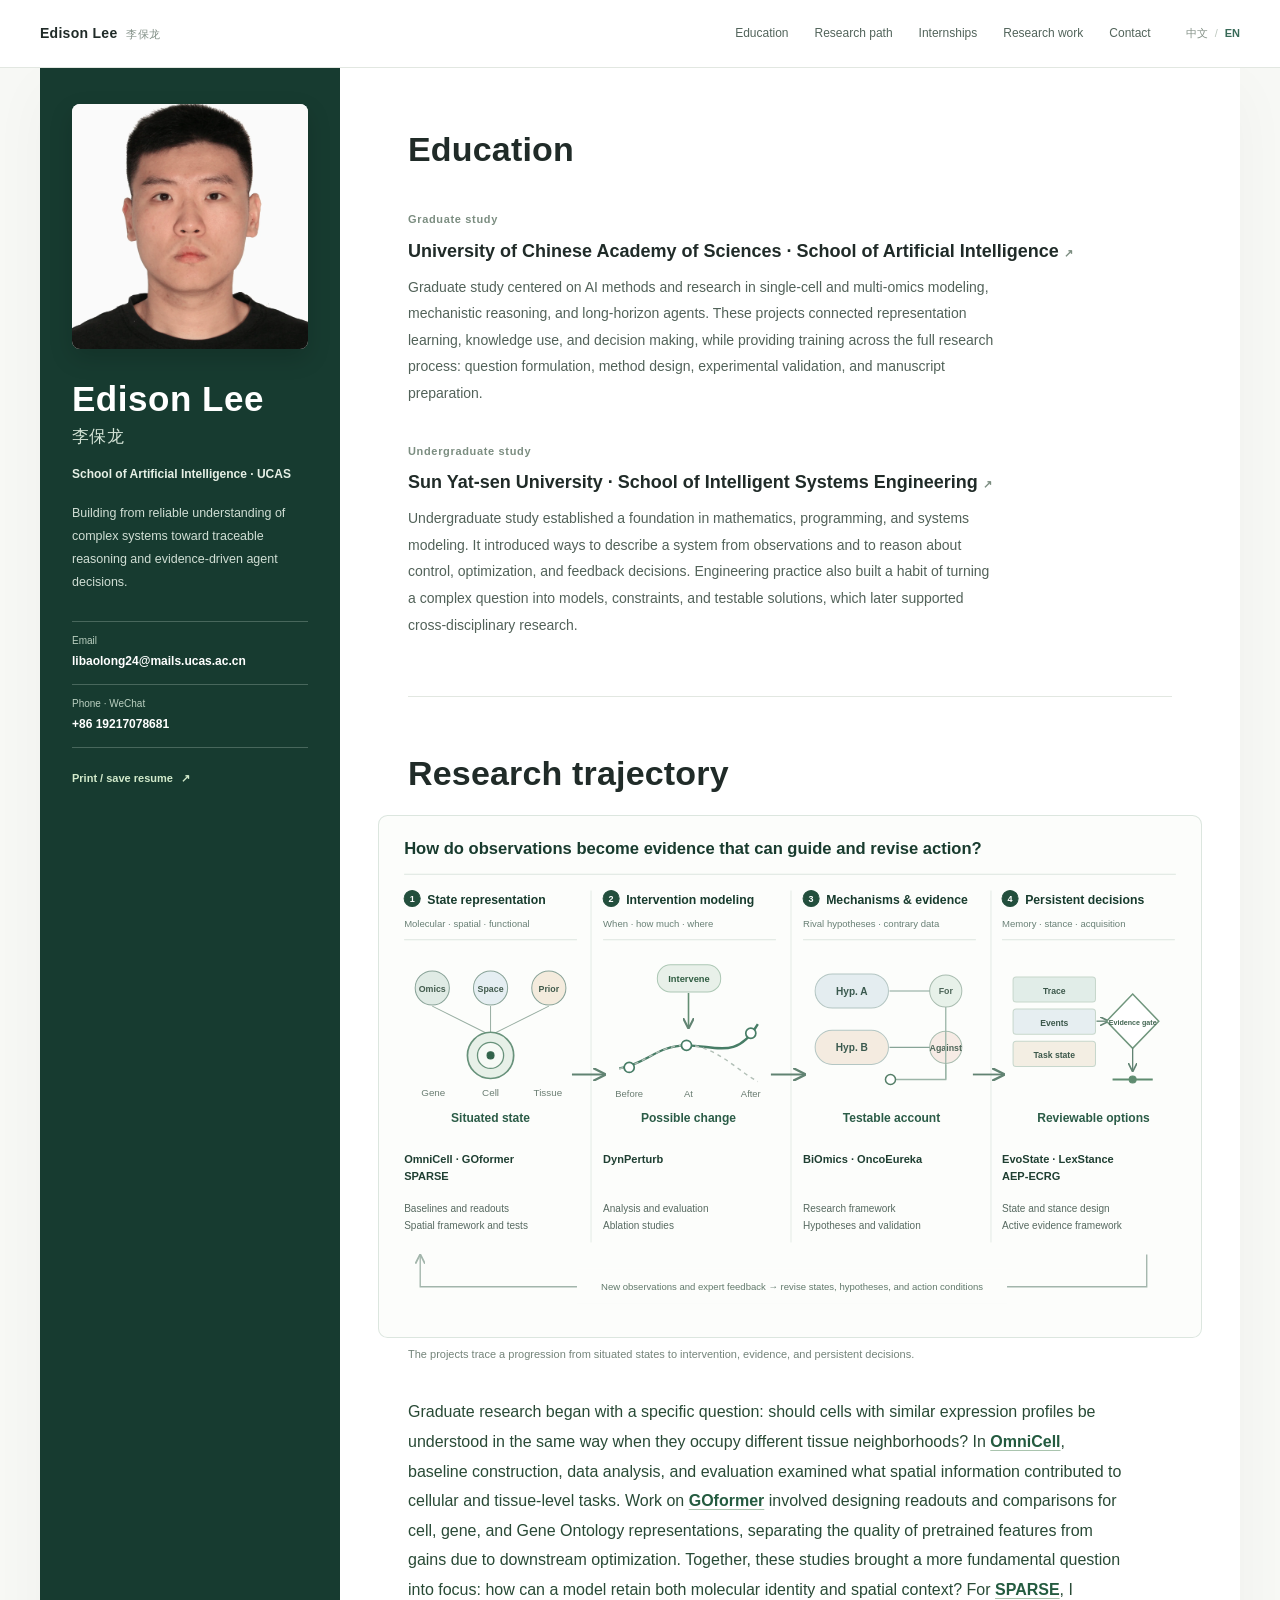
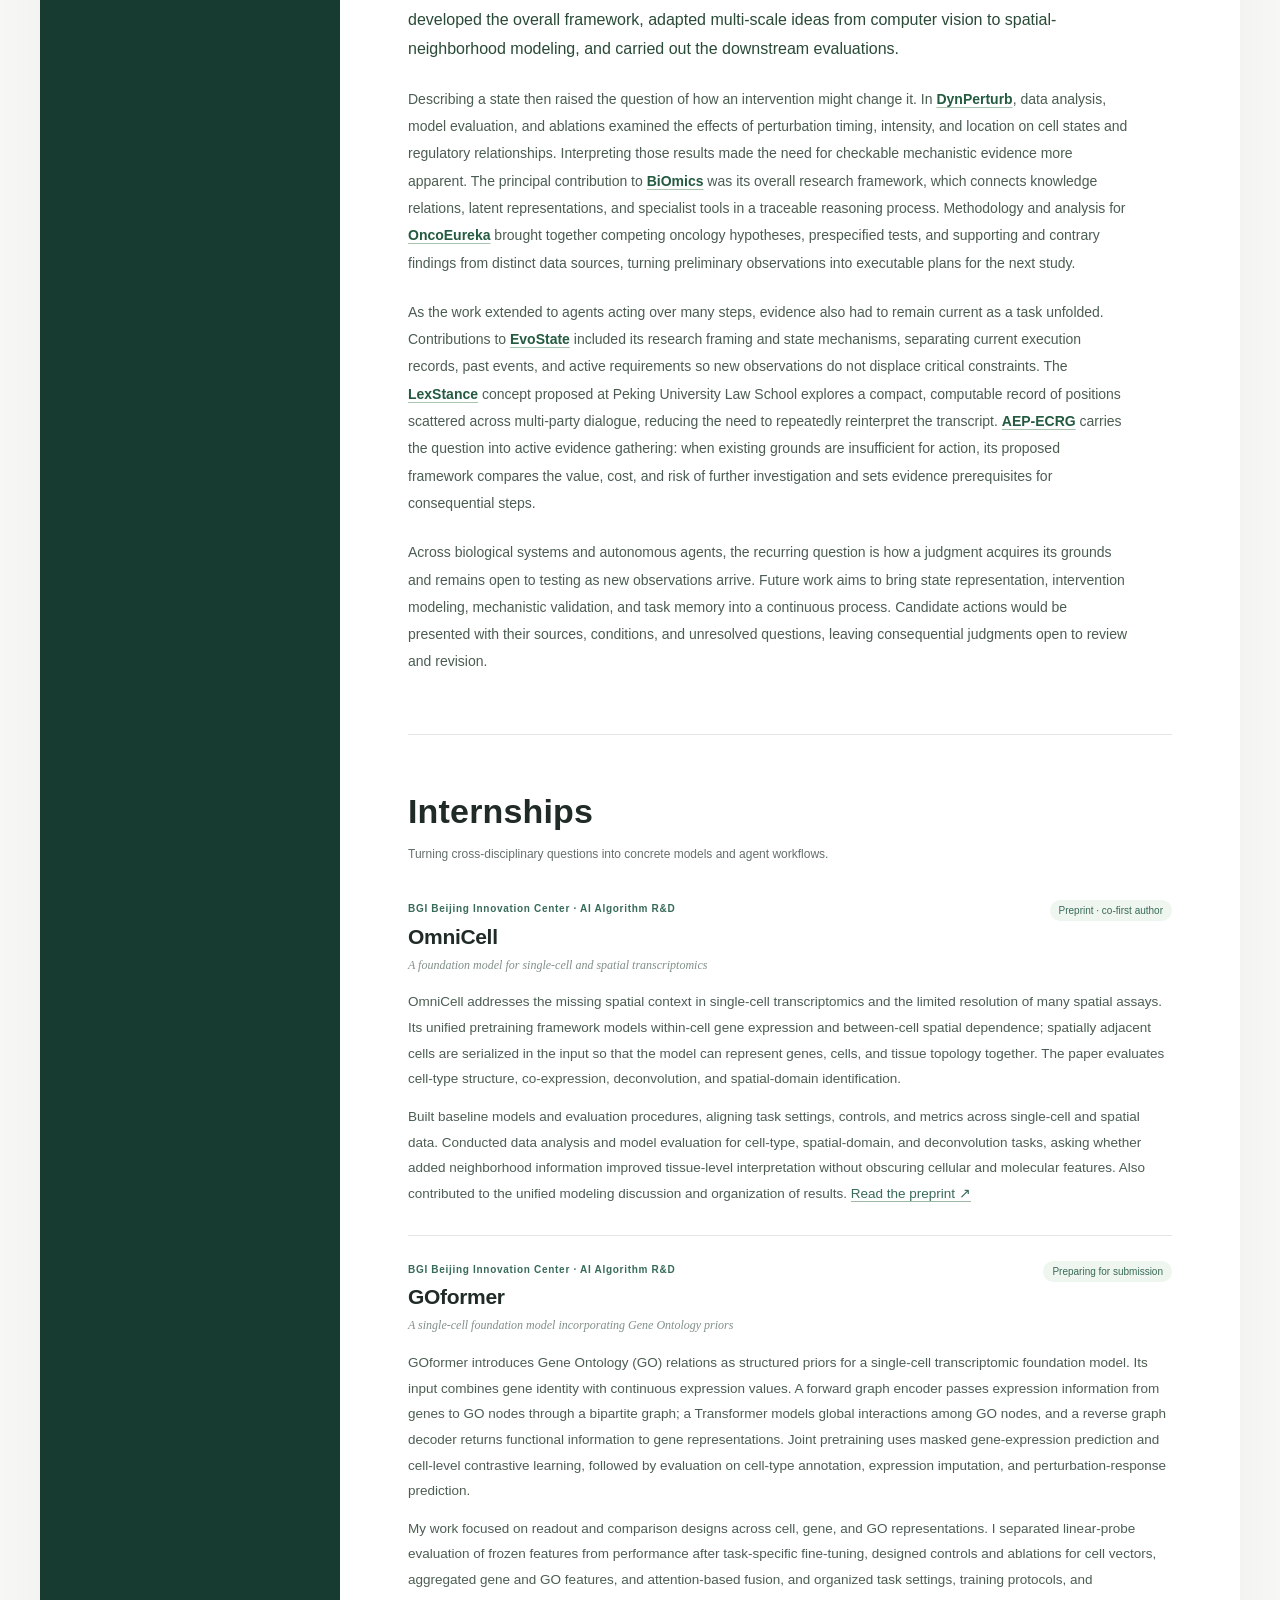
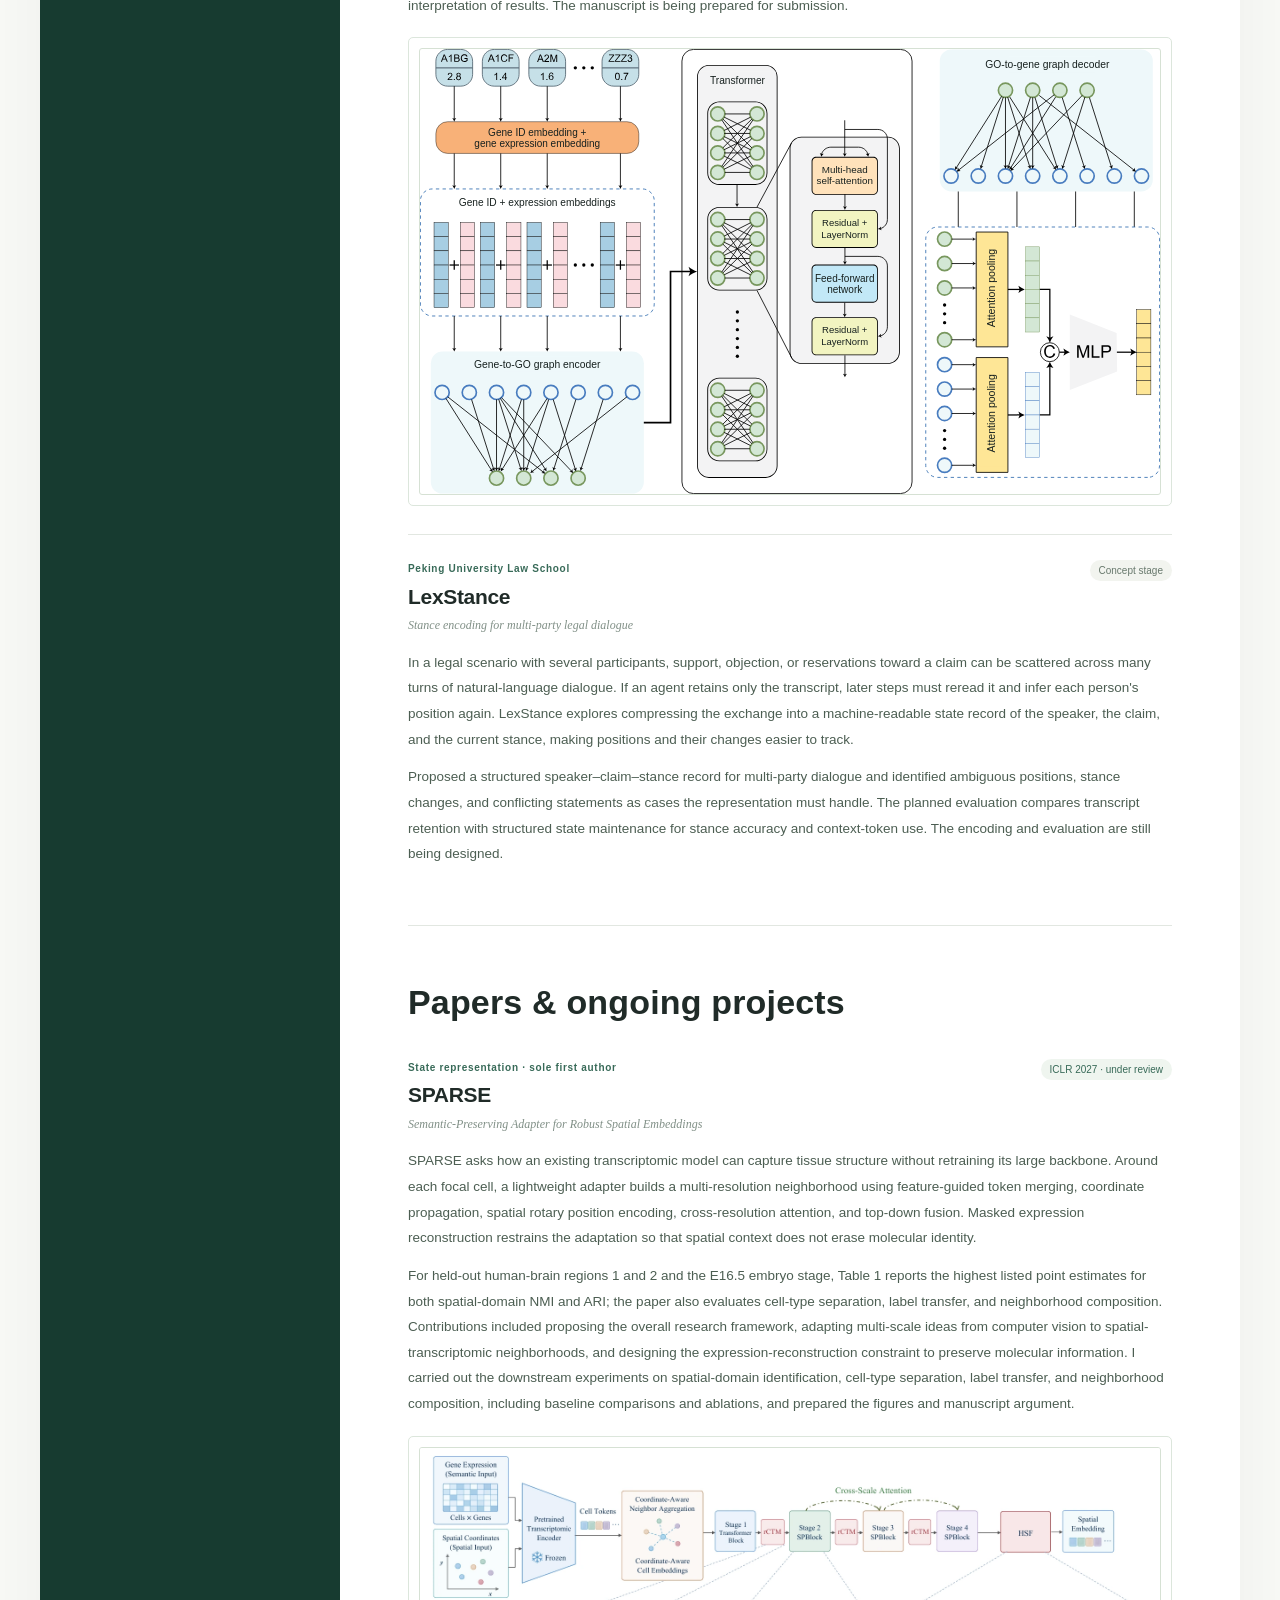
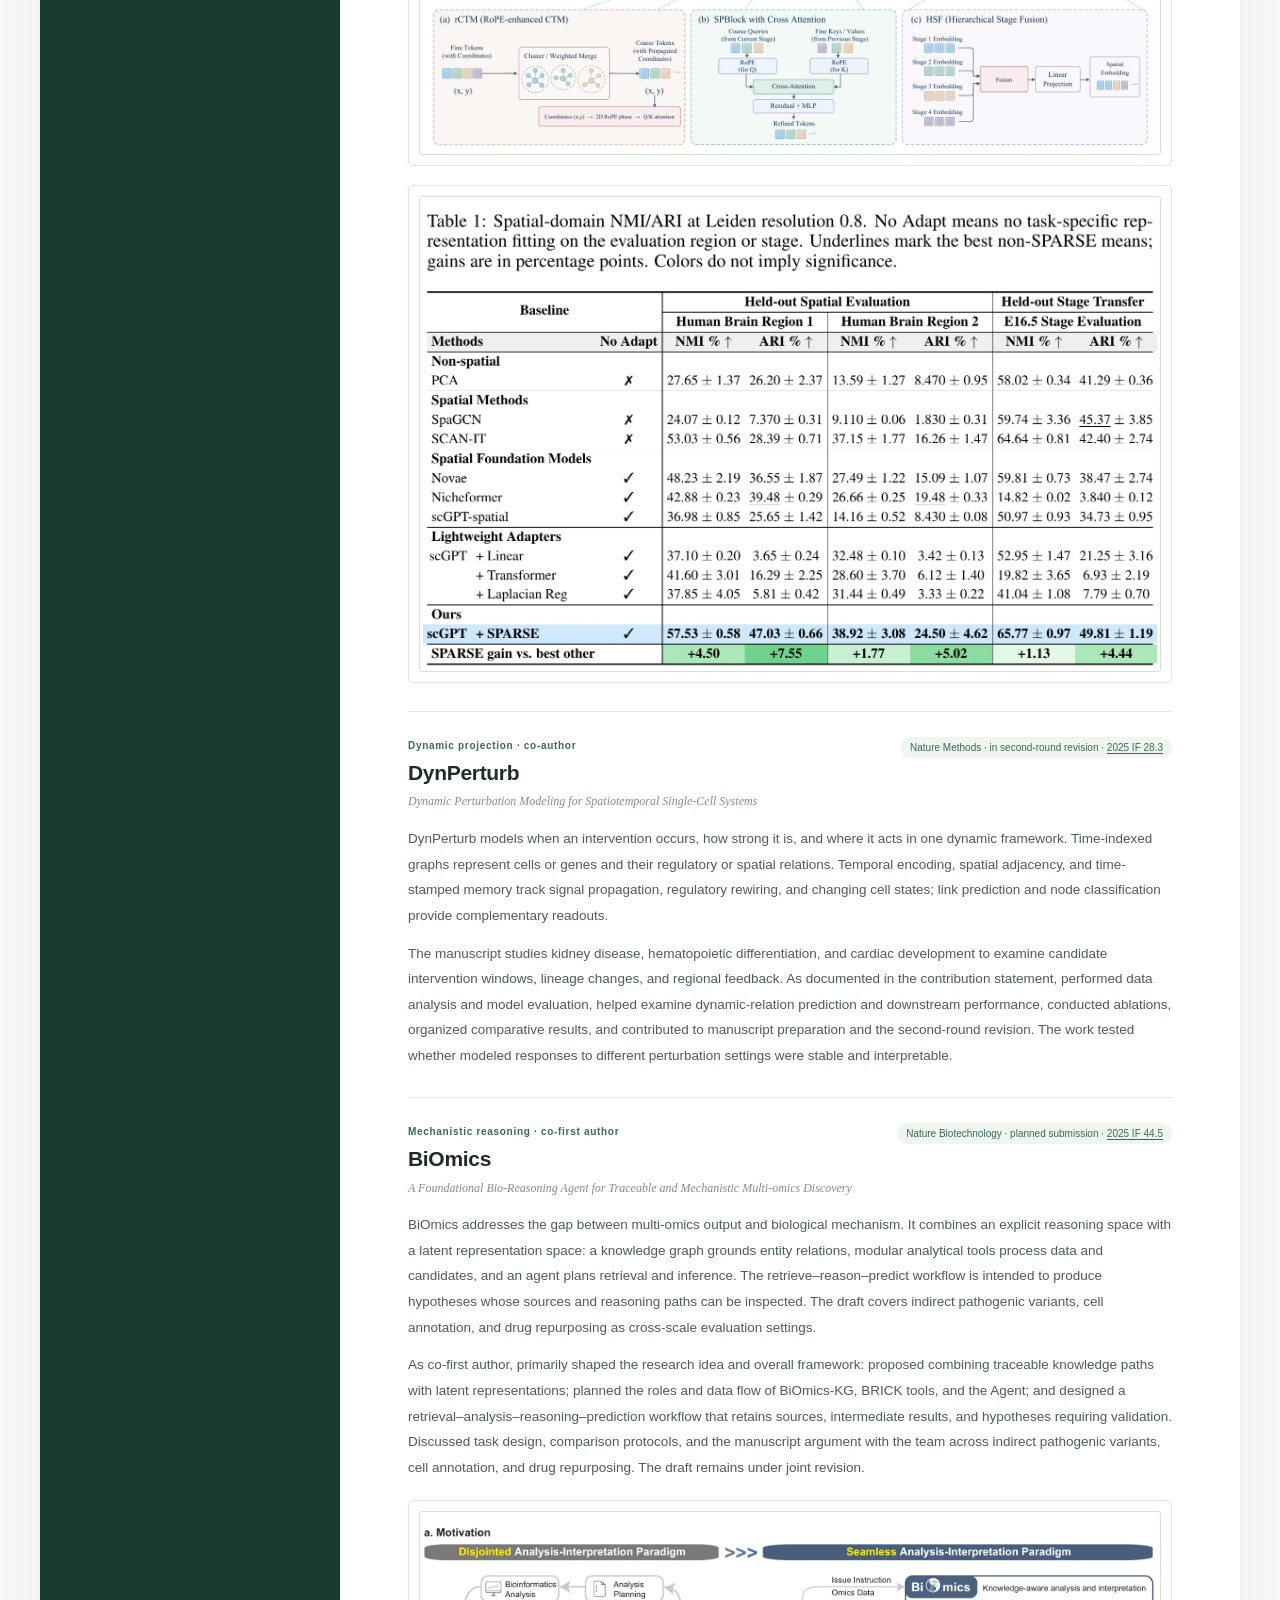
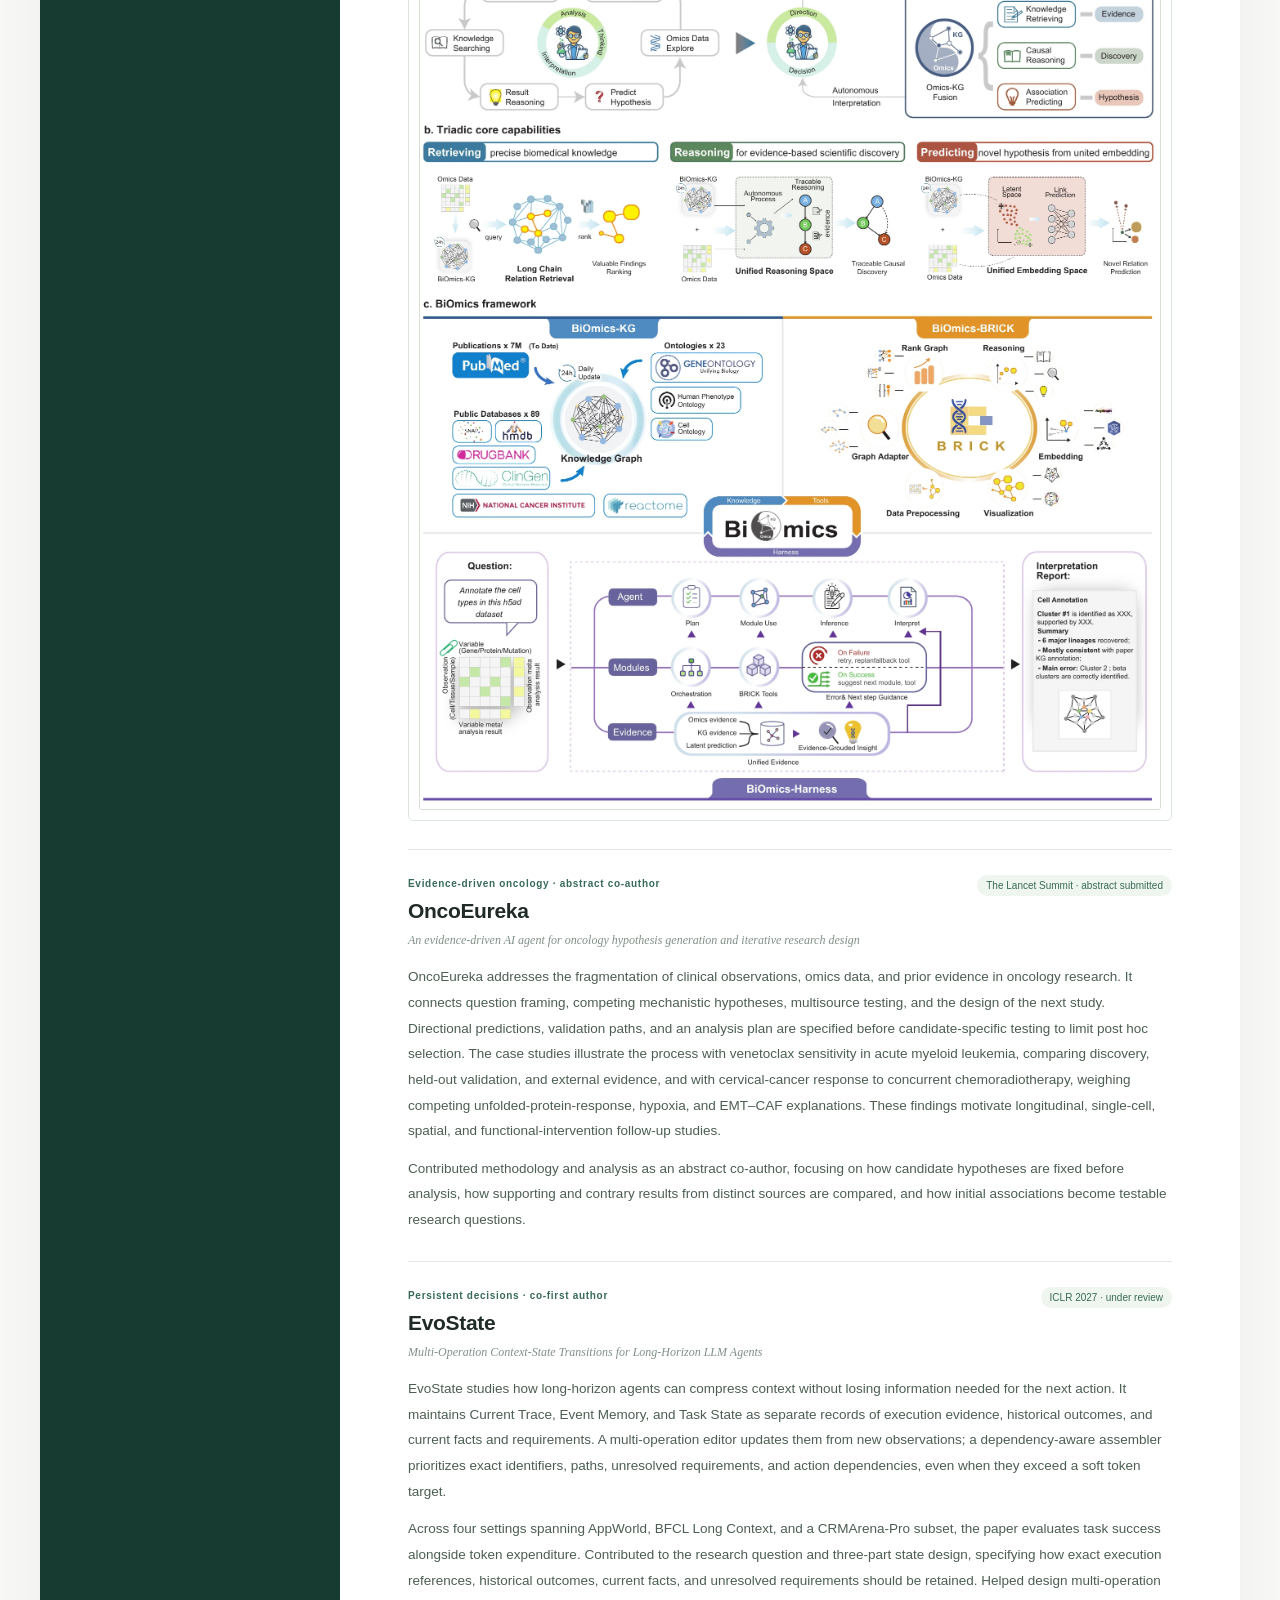
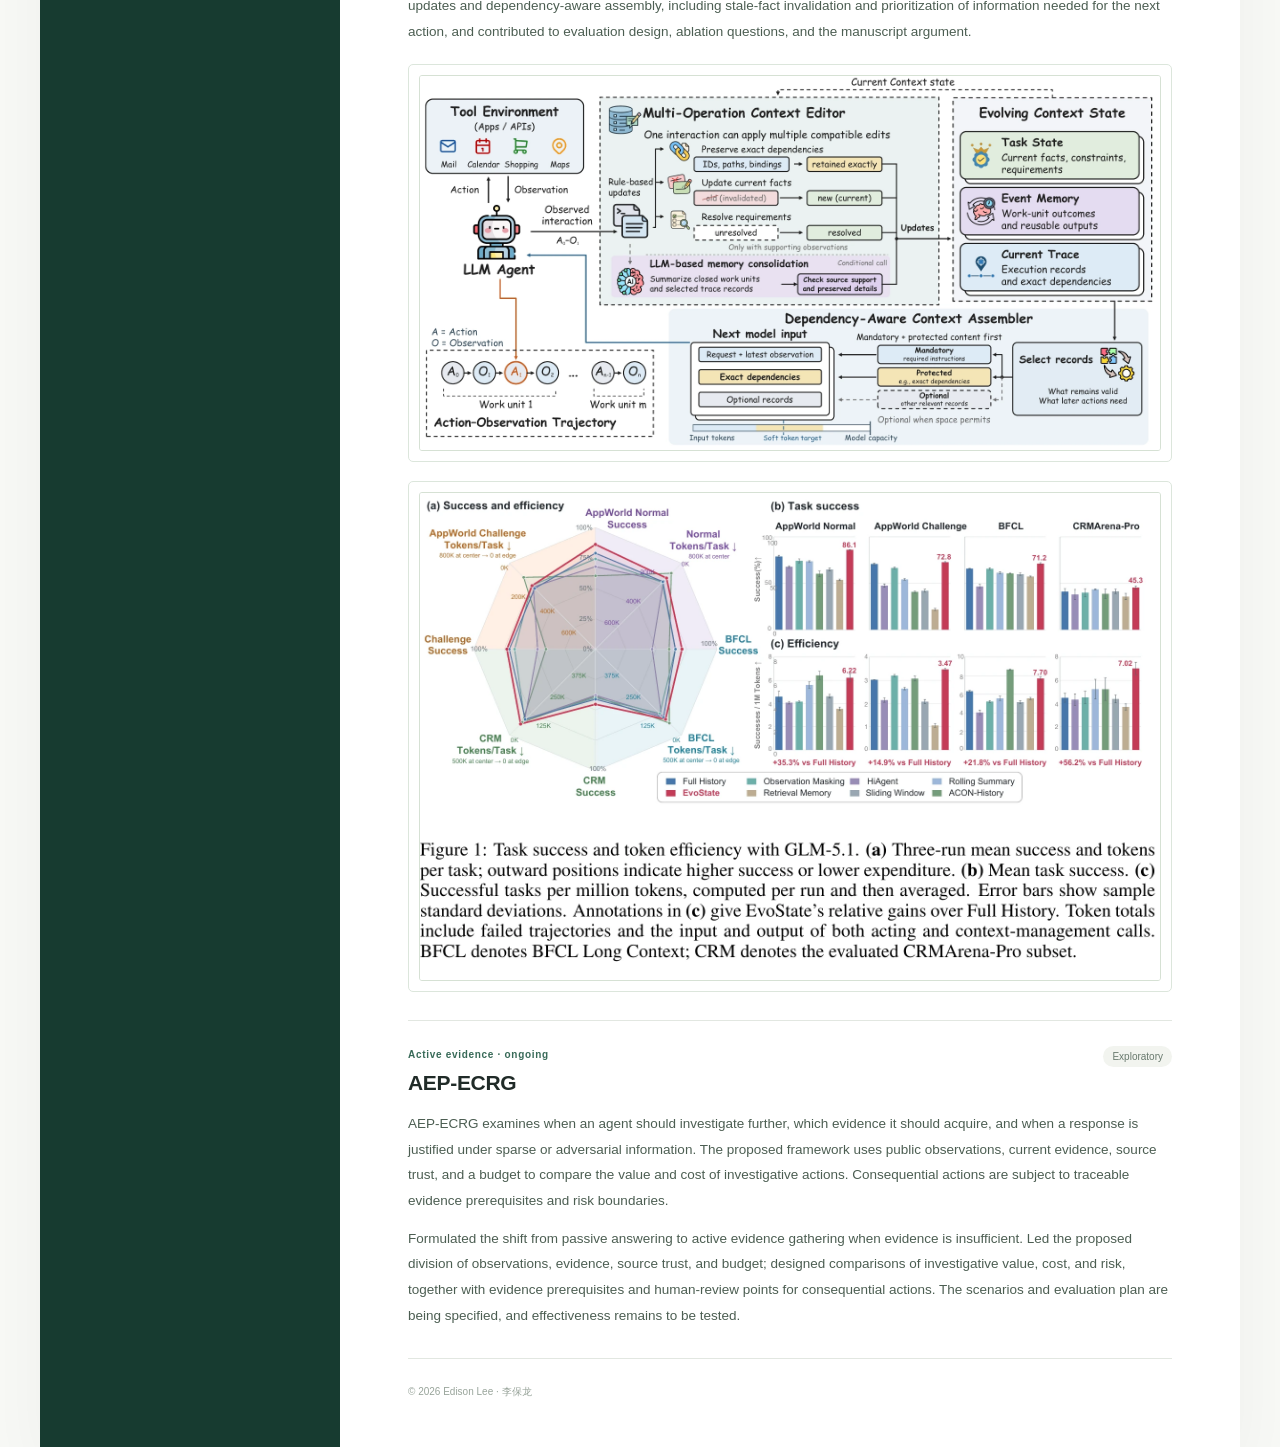
==== en.html @ dedc493e "Add bilingual research trajectory diagram" ====
<!doctype html>
<html lang="en">
<head>
  <meta charset="utf-8">
  <meta name="viewport" content="width=device-width, initial-scale=1">
  <meta name="theme-color" content="#f7f8f5">
  <meta name="description" content="Edison Lee's academic resume: research on complex-system representation, intervention modeling, mechanistic evidence, and decisions that remain open to review and revision.">
  <title>Edison Lee · Academic Resume</title>
  <link rel="alternate" hreflang="zh-CN" href="index.html">
  <link rel="alternate" hreflang="en" href="en.html">
  <link rel="stylesheet" href="site.css">
  <script src="script.js" defer></script>
</head>
<body>
  <a class="skip-link" href="#education">Skip to content</a>
  <header class="site-header" id="top">
    <div class="header-inner">
      <a class="wordmark" href="#top">Edison Lee <span>李保龙</span></a>
      <nav class="site-nav" id="site-nav" aria-label="Main navigation">
        <a href="#education">Education</a><a href="#route">Research path</a><a href="#experience">Internships</a><a href="#publications">Research work</a><a href="#contact">Contact</a>
      </nav>
      <div class="header-actions">
        <div class="lang-switch" aria-label="Choose language"><a href="index.html" lang="zh-CN" data-lang-link>中文</a><span class="lang-separator">/</span><span aria-current="page">EN</span></div>
        <button class="menu-toggle" id="menu-toggle" type="button" aria-controls="site-nav" aria-expanded="false" aria-label="Open navigation menu"><span></span><span></span></button>
      </div>
    </div>
  </header>

  <div class="page-shell">
    <aside class="profile-panel" id="contact" aria-labelledby="profile-title">
      <div class="profile-inner">
        <img class="portrait" src="edison-portrait.webp" alt="Color portrait of Edison Lee" width="1200" height="1600" fetchpriority="high">
        <div class="profile-identity">
          <h1 id="profile-title">Edison Lee</h1>
          <p class="profile-en">李保龙</p>
          <p class="profile-affiliation">School of Artificial Intelligence · UCAS</p>
        </div>
        <p class="profile-description">Building from reliable understanding of complex systems toward traceable reasoning and evidence-driven agent decisions.</p>
        <div class="contact-list">
          <a href="mailto:libaolong24@mails.ucas.ac.cn"><span>Email</span><strong>libaolong24@mails.ucas.ac.cn</strong></a>
          <a href="tel:+8619217078681"><span>Phone · WeChat</span><strong>+86 19217078681</strong></a>
        </div>
        <button class="print-link" id="print-button" type="button">Print / save resume <span aria-hidden="true">↗</span></button>
      </div>
    </aside>

    <main class="main-content">
      <section class="content-section" id="education" aria-labelledby="education-title">
        <div class="section-intro"><h2 id="education-title">Education</h2></div>
        <div class="education-list">
          <article class="education-card">
            <div class="education-side"><span class="education-stage">Graduate study</span></div>
            <div class="education-body"><h3><a href="https://ai.ucas.ac.cn/index.php/zh-cn/xykxs/5865-xueyuanjianjie-3" target="_blank" rel="noopener noreferrer">University of Chinese Academy of Sciences · School of Artificial Intelligence <span aria-hidden="true">↗</span></a></h3>
              <p>Graduate study centered on AI methods and research in single-cell and multi-omics modeling, mechanistic reasoning, and long-horizon agents. These projects connected representation learning, knowledge use, and decision making, while providing training across the full research process: question formulation, method design, experimental validation, and manuscript preparation.</p>
            </div>
          </article>
          <article class="education-card">
            <div class="education-side"><span class="education-stage">Undergraduate study</span></div>
            <div class="education-body"><h3><a href="https://ise.sysu.edu.cn/about/school" target="_blank" rel="noopener noreferrer">Sun Yat-sen University · School of Intelligent Systems Engineering <span aria-hidden="true">↗</span></a></h3>
              <p>Undergraduate study established a foundation in mathematics, programming, and systems modeling. It introduced ways to describe a system from observations and to reason about control, optimization, and feedback decisions. Engineering practice also built a habit of turning a complex question into models, constraints, and testable solutions, which later supported cross-disciplinary research.</p>
            </div>
          </article>
        </div>
      </section>

      <section class="content-section route-section" id="route" aria-labelledby="route-title">
        <div class="section-intro"><h2 id="route-title">Research trajectory</h2></div>
        <figure class="route-figure"><a href="research-route-en.svg" target="_blank" rel="noopener noreferrer" aria-label="Open the full research trajectory diagram"><img src="research-route-en.svg" alt="Research trajectory: OmniCell, GOformer, and SPARSE build state representations; DynPerturb models interventions; BiOmics and OncoEureka examine mechanisms and evidence; EvoState, LexStance, and AEP-ECRG support evolving, reviewable decisions." width="820" height="520" loading="lazy"></a><figcaption>The projects trace a progression from situated states to intervention, evidence, and persistent decisions.</figcaption></figure>
        <div class="route-essay">
          <p class="route-lead">Graduate research began with a specific question: should cells with similar expression profiles be understood in the same way when they occupy different tissue neighborhoods? In <a href="#work-omnicell">OmniCell</a>, baseline construction, data analysis, and evaluation examined what spatial information contributed to cellular and tissue-level tasks. Work on <a href="#work-goformer">GOformer</a> involved designing readouts and comparisons for cell, gene, and Gene Ontology representations, separating the quality of pretrained features from gains due to downstream optimization. Together, these studies brought a more fundamental question into focus: how can a model retain both molecular identity and spatial context? For <a href="#work-sparse">SPARSE</a>, I developed the overall framework, adapted multi-scale ideas from computer vision to spatial-neighborhood modeling, and carried out the downstream evaluations.</p>
          <p>Describing a state then raised the question of how an intervention might change it. In <a href="#work-dynperturb">DynPerturb</a>, data analysis, model evaluation, and ablations examined the effects of perturbation timing, intensity, and location on cell states and regulatory relationships. Interpreting those results made the need for checkable mechanistic evidence more apparent. The principal contribution to <a href="#work-biomics">BiOmics</a> was its overall research framework, which connects knowledge relations, latent representations, and specialist tools in a traceable reasoning process. Methodology and analysis for <a href="#work-discovery">OncoEureka</a> brought together competing oncology hypotheses, prespecified tests, and supporting and contrary findings from distinct data sources, turning preliminary observations into executable plans for the next study.</p>
          <p>As the work extended to agents acting over many steps, evidence also had to remain current as a task unfolded. Contributions to <a href="#work-evostate">EvoState</a> included its research framing and state mechanisms, separating current execution records, past events, and active requirements so new observations do not displace critical constraints. The <a href="#work-legal">LexStance</a> concept proposed at Peking University Law School explores a compact, computable record of positions scattered across multi-party dialogue, reducing the need to repeatedly reinterpret the transcript. <a href="#work-aep">AEP-ECRG</a> carries the question into active evidence gathering: when existing grounds are insufficient for action, its proposed framework compares the value, cost, and risk of further investigation and sets evidence prerequisites for consequential steps.</p>
          <p>Across biological systems and autonomous agents, the recurring question is how a judgment acquires its grounds and remains open to testing as new observations arrive. Future work aims to bring state representation, intervention modeling, mechanistic validation, and task memory into a continuous process. Candidate actions would be presented with their sources, conditions, and unresolved questions, leaving consequential judgments open to review and revision.</p>
        </div>
      </section>

      <section class="content-section" id="experience" aria-labelledby="experience-title">
        <div class="section-intro"><h2 id="experience-title">Internships</h2><p>Turning cross-disciplinary questions into concrete models and agent workflows.</p></div>
        <div class="experience-detail">
          <article class="project-detail" id="work-omnicell"><div class="project-heading"><div><p class="project-kicker">BGI Beijing Innovation Center · AI Algorithm R&amp;D</p><h3>OmniCell</h3></div><span class="status">Preprint · co-first author</span></div><p class="project-subtitle">A foundation model for single-cell and spatial transcriptomics</p><p>OmniCell addresses the missing spatial context in single-cell transcriptomics and the limited resolution of many spatial assays. Its unified pretraining framework models within-cell gene expression and between-cell spatial dependence; spatially adjacent cells are serialized in the input so that the model can represent genes, cells, and tissue topology together. The paper evaluates cell-type structure, co-expression, deconvolution, and spatial-domain identification.</p><p>Built baseline models and evaluation procedures, aligning task settings, controls, and metrics across single-cell and spatial data. Conducted data analysis and model evaluation for cell-type, spatial-domain, and deconvolution tasks, asking whether added neighborhood information improved tissue-level interpretation without obscuring cellular and molecular features. Also contributed to the unified modeling discussion and organization of results. <a class="inline-link" href="https://doi.org/10.64898/2025.12.29.696804" target="_blank" rel="noopener noreferrer">Read the preprint ↗</a></p></article>
          <article class="project-detail" id="work-goformer"><div class="project-heading"><div><p class="project-kicker">BGI Beijing Innovation Center · AI Algorithm R&amp;D</p><h3>GOformer</h3></div><span class="status">Preparing for submission</span></div><p class="project-subtitle">A single-cell foundation model incorporating Gene Ontology priors</p><p>GOformer introduces Gene Ontology (GO) relations as structured priors for a single-cell transcriptomic foundation model. Its input combines gene identity with continuous expression values. A forward graph encoder passes expression information from genes to GO nodes through a bipartite graph; a Transformer models global interactions among GO nodes, and a reverse graph decoder returns functional information to gene representations. Joint pretraining uses masked gene-expression prediction and cell-level contrastive learning, followed by evaluation on cell-type annotation, expression imputation, and perturbation-response prediction.</p><p>My work focused on readout and comparison designs across cell, gene, and GO representations. I separated linear-probe evaluation of frozen features from performance after task-specific fine-tuning, designed controls and ablations for cell vectors, aggregated gene and GO features, and attention-based fusion, and organized task settings, training protocols, and interpretation of results. The manuscript is being prepared for submission.</p><figure class="paper-figure"><a href="goformer-architecture.svg?v=3" target="_blank" rel="noopener noreferrer" aria-label="Open the GOformer architecture figure"><img src="goformer-architecture.svg?v=3" alt="GOformer architecture: gene expression embedding, gene-to-GO graph encoder, Transformer, GO-to-gene graph decoder, and attention pooling, with English labels" width="886" height="533" loading="lazy"></a></figure></article>
          <article class="project-detail" id="work-legal"><div class="project-heading"><div><p class="project-kicker">Peking University Law School</p><h3>LexStance</h3></div><span class="status subtle">Concept stage</span></div><p class="project-subtitle">Stance encoding for multi-party legal dialogue</p><p>In a legal scenario with several participants, support, objection, or reservations toward a claim can be scattered across many turns of natural-language dialogue. If an agent retains only the transcript, later steps must reread it and infer each person's position again. LexStance explores compressing the exchange into a machine-readable state record of the speaker, the claim, and the current stance, making positions and their changes easier to track.</p><p>Proposed a structured speaker–claim–stance record for multi-party dialogue and identified ambiguous positions, stance changes, and conflicting statements as cases the representation must handle. The planned evaluation compares transcript retention with structured state maintenance for stance accuracy and context-token use. The encoding and evaluation are still being designed.</p></article>
        </div>
      </section>

      <section class="content-section" id="publications" aria-labelledby="publications-title">
        <div class="section-intro"><h2 id="publications-title">Papers &amp; ongoing projects</h2></div>
        <div class="project-list">
          <article class="project-detail" id="work-sparse"><div class="project-heading"><div><p class="project-kicker">State representation · sole first author</p><h3>SPARSE</h3></div><span class="status">ICLR 2027 · under review</span></div><p class="project-subtitle">Semantic-Preserving Adapter for Robust Spatial Embeddings</p><p>SPARSE asks how an existing transcriptomic model can capture tissue structure without retraining its large backbone. Around each focal cell, a lightweight adapter builds a multi-resolution neighborhood using feature-guided token merging, coordinate propagation, spatial rotary position encoding, cross-resolution attention, and top-down fusion. Masked expression reconstruction restrains the adaptation so that spatial context does not erase molecular identity.</p><p>For held-out human-brain regions 1 and 2 and the E16.5 embryo stage, Table 1 reports the highest listed point estimates for both spatial-domain NMI and ARI; the paper also evaluates cell-type separation, label transfer, and neighborhood composition. Contributions included proposing the overall research framework, adapting multi-scale ideas from computer vision to spatial-transcriptomic neighborhoods, and designing the expression-reconstruction constraint to preserve molecular information. I carried out the downstream experiments on spatial-domain identification, cell-type separation, label transfer, and neighborhood composition, including baseline comparisons and ablations, and prepared the figures and manuscript argument.</p><figure class="paper-figure"><a href="sparse-paper-figure.webp" target="_blank" rel="noopener noreferrer" aria-label="Open full-resolution SPARSE main figure"><img src="sparse-paper-figure.webp" alt="SPARSE Figure 1: frozen transcriptomic encoder, coordinate-aware aggregation, multi-scale spatial adapter, and hierarchical feature fusion" width="1668" height="690" loading="lazy"></a></figure><figure class="paper-figure"><a href="sparse-table-1.webp" target="_blank" rel="noopener noreferrer" aria-label="Open the full-resolution SPARSE Table 1"><img src="sparse-table-1.webp" alt="SPARSE Table 1: spatial-domain NMI and ARI on held-out brain regions and the E16.5 embryo stage" width="1570" height="1005" loading="lazy"></a></figure></article>
          <article class="project-detail" id="work-dynperturb"><div class="project-heading"><div><p class="project-kicker">Dynamic projection · co-author</p><h3>DynPerturb</h3></div><span class="status">Nature Methods · in second-round revision · <a href="https://www.nature.com/nature-portfolio/about-journals/journal-metrics" target="_blank" rel="noopener noreferrer">2025 IF 28.3</a></span></div><p class="project-subtitle">Dynamic Perturbation Modeling for Spatiotemporal Single-Cell Systems</p><p>DynPerturb models when an intervention occurs, how strong it is, and where it acts in one dynamic framework. Time-indexed graphs represent cells or genes and their regulatory or spatial relations. Temporal encoding, spatial adjacency, and time-stamped memory track signal propagation, regulatory rewiring, and changing cell states; link prediction and node classification provide complementary readouts.</p><p>The manuscript studies kidney disease, hematopoietic differentiation, and cardiac development to examine candidate intervention windows, lineage changes, and regional feedback. As documented in the contribution statement, performed data analysis and model evaluation, helped examine dynamic-relation prediction and downstream performance, conducted ablations, organized comparative results, and contributed to manuscript preparation and the second-round revision. The work tested whether modeled responses to different perturbation settings were stable and interpretable.</p></article>
          <article class="project-detail" id="work-biomics"><div class="project-heading"><div><p class="project-kicker">Mechanistic reasoning · co-first author</p><h3>BiOmics</h3></div><span class="status">Nature Biotechnology · planned submission · <a href="https://www.nature.com/nature-portfolio/about-journals/journal-metrics" target="_blank" rel="noopener noreferrer">2025 IF 44.5</a></span></div><p class="project-subtitle">A Foundational Bio-Reasoning Agent for Traceable and Mechanistic Multi-omics Discovery</p><p>BiOmics addresses the gap between multi-omics output and biological mechanism. It combines an explicit reasoning space with a latent representation space: a knowledge graph grounds entity relations, modular analytical tools process data and candidates, and an agent plans retrieval and inference. The retrieve–reason–predict workflow is intended to produce hypotheses whose sources and reasoning paths can be inspected. The draft covers indirect pathogenic variants, cell annotation, and drug repurposing as cross-scale evaluation settings.</p><p>As co-first author, primarily shaped the research idea and overall framework: proposed combining traceable knowledge paths with latent representations; planned the roles and data flow of BiOmics-KG, BRICK tools, and the Agent; and designed a retrieval–analysis–reasoning–prediction workflow that retains sources, intermediate results, and hypotheses requiring validation. Discussed task design, comparison protocols, and the manuscript argument with the team across indirect pathogenic variants, cell annotation, and drug repurposing. The draft remains under joint revision.</p><figure class="paper-figure"><a href="biomics-main-figure.webp" target="_blank" rel="noopener noreferrer" aria-label="Open the BiOmics main paper figure"><img src="biomics-main-figure.webp" alt="BiOmics Figure 1: motivation, retrieval–reasoning–prediction capabilities, knowledge graph, BRICK tools, and agent framework" width="1810" height="2195" loading="lazy"></a></figure></article>
          <article class="project-detail" id="work-discovery"><div class="project-heading"><div><p class="project-kicker">Evidence-driven oncology · abstract co-author</p><h3>OncoEureka</h3></div><span class="status">The Lancet Summit · abstract submitted</span></div><p class="project-subtitle">An evidence-driven AI agent for oncology hypothesis generation and iterative research design</p><p>OncoEureka addresses the fragmentation of clinical observations, omics data, and prior evidence in oncology research. It connects question framing, competing mechanistic hypotheses, multisource testing, and the design of the next study. Directional predictions, validation paths, and an analysis plan are specified before candidate-specific testing to limit post hoc selection. The case studies illustrate the process with venetoclax sensitivity in acute myeloid leukemia, comparing discovery, held-out validation, and external evidence, and with cervical-cancer response to concurrent chemoradiotherapy, weighing competing unfolded-protein-response, hypoxia, and EMT–CAF explanations. These findings motivate longitudinal, single-cell, spatial, and functional-intervention follow-up studies.</p><p>Contributed methodology and analysis as an abstract co-author, focusing on how candidate hypotheses are fixed before analysis, how supporting and contrary results from distinct sources are compared, and how initial associations become testable research questions.</p></article>
          <article class="project-detail" id="work-evostate"><div class="project-heading"><div><p class="project-kicker">Persistent decisions · co-first author</p><h3>EvoState</h3></div><span class="status">ICLR 2027 · under review</span></div><p class="project-subtitle">Multi-Operation Context-State Transitions for Long-Horizon LLM Agents</p><p>EvoState studies how long-horizon agents can compress context without losing information needed for the next action. It maintains Current Trace, Event Memory, and Task State as separate records of execution evidence, historical outcomes, and current facts and requirements. A multi-operation editor updates them from new observations; a dependency-aware assembler prioritizes exact identifiers, paths, unresolved requirements, and action dependencies, even when they exceed a soft token target.</p><p>Across four settings spanning AppWorld, BFCL Long Context, and a CRMArena-Pro subset, the paper evaluates task success alongside token expenditure. Contributed to the research question and three-part state design, specifying how exact execution references, historical outcomes, current facts, and unresolved requirements should be retained. Helped design multi-operation updates and dependency-aware assembly, including stale-fact invalidation and prioritization of information needed for the next action, and contributed to evaluation design, ablation questions, and the manuscript argument.</p><figure class="paper-figure"><a href="evostate-paper-figure.webp" target="_blank" rel="noopener noreferrer" aria-label="Open the full-resolution EvoState main method figure"><img src="evostate-paper-figure.webp" alt="EvoState main method figure: multi-operation editor, three evolving context states, and dependency-aware context assembly" width="1662" height="842" loading="lazy"></a></figure><figure class="paper-figure"><a href="evostate-figure-1.webp" target="_blank" rel="noopener noreferrer" aria-label="Open the full-resolution EvoState Figure 1 with its full caption"><img src="evostate-figure-1.webp" alt="EvoState Figure 1: GLM-5.1 task success and token efficiency on AppWorld, BFCL, and CRMArena-Pro, with full caption" width="1550" height="1020" loading="lazy"></a></figure></article>
          <article class="project-detail" id="work-aep"><div class="project-heading"><div><p class="project-kicker">Active evidence · ongoing</p><h3>AEP-ECRG</h3></div><span class="status subtle">Exploratory</span></div><p>AEP-ECRG examines when an agent should investigate further, which evidence it should acquire, and when a response is justified under sparse or adversarial information. The proposed framework uses public observations, current evidence, source trust, and a budget to compare the value and cost of investigative actions. Consequential actions are subject to traceable evidence prerequisites and risk boundaries.</p><p>Formulated the shift from passive answering to active evidence gathering when evidence is insufficient. Led the proposed division of observations, evidence, source trust, and budget; designed comparisons of investigative value, cost, and risk, together with evidence prerequisites and human-review points for consequential actions. The scenarios and evaluation plan are being specified, and effectiveness remains to be tested.</p></article>
        </div>
      </section>
      <footer class="site-footer">© 2026 Edison Lee · 李保龙</footer>
    </main>
  </div>
</body>
</html>
---- site.css ----
:root{--ink:#202b28;--muted:#65706a;--accent:#386a58;--line:#e2e7e1;--wash:#edf2ec;--page:#f7f8f5}
*{box-sizing:border-box}
html{scroll-behavior:smooth;scroll-padding-top:88px}
body{margin:0;background:var(--page);color:var(--ink);font-family:-apple-system,BlinkMacSystemFont,'PingFang SC','Hiragino Sans GB','Microsoft YaHei',Arial,sans-serif;font-size:14px;line-height:1.75;-webkit-font-smoothing:antialiased}
a{color:inherit;text-decoration:none}
button{font:inherit}
img{display:block;max-width:100%}
.skip-link{position:absolute;top:-60px;left:14px;z-index:30;padding:8px 13px;background:#fff;border:1px solid var(--line)}.skip-link:focus{top:10px}

.site-header{height:68px;background:rgba(255,255,255,.96);border-bottom:1px solid var(--line);position:sticky;top:0;z-index:20;backdrop-filter:blur(8px)}
.header-inner{height:100%;width:min(1200px,calc(100% - 70px));margin:auto;display:flex;align-items:center;gap:35px}
.wordmark{display:flex;align-items:baseline;gap:9px;font-size:14px;font-weight:700;white-space:nowrap;letter-spacing:.02em}.wordmark span{font-size:11px;font-weight:400;color:#829087;letter-spacing:.04em}
.site-nav{display:flex;gap:26px;align-items:center;margin-left:auto;font-size:12px;color:#52645b}.site-nav a:hover{color:var(--accent)}
.header-actions{display:flex;align-items:center;gap:18px}.lang-switch{display:flex;align-items:center;gap:7px;font-size:11px;color:#849187;white-space:nowrap}.lang-switch [aria-current]{font-weight:700;color:var(--accent)}.lang-switch a:hover{color:var(--accent)}.lang-separator{color:#bdc8bf}.menu-toggle{display:none}

.page-shell{max-width:1200px;min-height:calc(100vh - 68px);margin:0 auto;display:grid;grid-template-columns:300px minmax(0,1fr);background:#fff;box-shadow:0 20px 55px rgba(25,45,31,.035)}
.profile-panel{background:#173b30;color:#f6f8f4;padding:36px 32px 55px}.profile-inner{position:sticky;top:104px}
.portrait{width:100%;height:245px;object-fit:cover;object-position:center 32%;border-radius:8px;background:#fff;box-shadow:0 9px 23px rgba(0,0,0,.16)}
.profile-identity{margin-top:28px}.profile-overline,.section-overline{font-size:10px;letter-spacing:.15em;font-weight:700;color:var(--accent);margin:0}.profile-identity h1{font-size:35px;line-height:1.25;letter-spacing:.015em;font-weight:650;margin:8px 0 0}.profile-en{font-family:Georgia,serif;font-size:17px;color:#64756b;letter-spacing:.02em;margin:1px 0 13px}.profile-affiliation{font-size:12px;color:#4d6156;font-weight:600;line-height:1.55;margin:0}.profile-description{font-size:12.5px;line-height:1.85;color:#5a6c60;margin:19px 0 0}.profile-facts{display:flex;gap:8px;margin:19px 0 26px}.profile-facts span{font-size:11px;color:#4d6558;padding:3px 10px;border:1px solid #cbd8cc;border-radius:20px;background:rgba(255,255,255,.35)}
.contact-list{border-top:1px solid #d4ded3}.contact-list a{display:block;padding:12px 0;border-bottom:1px solid #d4ded3}.contact-list a span{display:block;color:#788a7d;font-size:10px;line-height:1.3}.contact-list a strong{display:block;margin-top:4px;font-size:12px;font-weight:600;overflow-wrap:anywhere}.contact-list a:hover strong{color:var(--accent)}.print-link{border:0;background:none;padding:0;color:var(--accent);font-size:11px;font-weight:700;cursor:pointer;margin-top:21px}.print-link span{margin-left:5px}.print-link:hover{text-decoration:underline;text-underline-offset:4px}

.main-content{min-width:0;padding:53px 68px 42px}.content-section{padding:0 0 58px;margin:0 0 54px;border-bottom:1px solid var(--line);scroll-margin-top:94px}.content-section:last-of-type{margin-bottom:24px;padding-bottom:30px}.section-intro{margin-bottom:35px}.section-intro h2{font-size:34px;line-height:1.3;letter-spacing:.005em;font-weight:650;margin:6px 0 10px}.section-intro>p:last-child{font-size:12px;line-height:1.85;color:var(--muted);margin:0;max-width:630px}
.group-heading{font-size:12px;font-weight:700;letter-spacing:.06em;color:var(--accent);margin:0;padding:0 0 10px;border-bottom:1px solid #cdd9ce}.exploration-heading{margin-top:44px}
.research-entry,.experience-entry{padding:22px 0 23px;border-bottom:1px solid var(--line)}.entry-list>article:last-child{border-bottom:0}
.entry-heading{display:flex;align-items:baseline;justify-content:space-between;gap:10px 20px;flex-wrap:wrap}.entry-heading h4,.entry-heading h3{font-size:20px;font-weight:650;line-height:1.35;margin:0;letter-spacing:-.018em}.entry-heading h3{font-size:18px}.status{font-size:10px;color:var(--accent);background:#eff5ef;padding:4px 9px;border-radius:20px;white-space:nowrap;line-height:1.3}.status.subtle{background:#f2f4ef;color:#68796d}.entry-subtitle{font-family:Georgia,serif;font-style:italic;font-size:12px;line-height:1.55;color:#879189;margin:5px 0 10px}.entry-summary{font-size:13px;line-height:1.8;color:#4b5b51;margin:0;max-width:660px}.entry-role{font-size:11px;font-weight:700;color:var(--accent);margin:10px 0 0}.research-entry.compact{padding:18px 0 19px}.research-entry.compact .entry-heading h4{font-size:17px}.research-entry.compact .entry-summary{margin-top:8px}
.experience-type{font-size:11px;color:var(--accent);font-weight:600}.experience-entry>p,.experience-entry li{font-size:12.5px;color:#4d5c52;line-height:1.85}.experience-entry>p{margin:8px 0 0}.experience-entry ul{margin:8px 0 0;padding-left:20px}.experience-entry li+li{margin-top:5px}.experience-entry li strong{color:#273f31;font-weight:700}.experience-entry li a{color:var(--accent);margin-left:4px;border-bottom:1px solid #92b29a}.experience-entry li a:hover{border-color:var(--accent)}
.education-list{border-top:1px solid var(--line)}.education-list>div{display:grid;grid-template-columns:100px minmax(0,1fr);gap:0 14px;padding:17px 0;border-bottom:1px solid var(--line)}.education-list span{font-size:11px;color:#7b8d80;grid-row:1/3;padding-top:2px}.education-list strong{font-size:15px;font-weight:650;line-height:1.4}.education-list p{font-size:12px;color:var(--muted);margin:3px 0 0}
.site-footer{font-size:10px;color:#98a49a;padding-bottom:4px}

.profile-overline{color:#bad7c5}.profile-identity h1{color:#fff}.profile-en{color:#d2e2d5}.profile-affiliation{color:#e6f0e6}.profile-description{color:#d0ded4}.profile-facts span{color:#e9f2e9;border-color:rgba(231,246,232,.3);background:rgba(255,255,255,.07)}.contact-list,.contact-list a{border-color:rgba(231,246,232,.24)}.contact-list a span{color:#bbd0c1}.contact-list a strong{color:#fff}.contact-list a:hover strong,.print-link{color:#d2eacb}
.research-section .section-intro{margin-bottom:25px}.research-thesis{border-top:1px solid var(--line);border-bottom:1px solid var(--line);padding:17px 0 19px}.research-thesis span,.path-label{font-size:10px;letter-spacing:.12em;font-weight:700;color:var(--accent)}.research-thesis p{font-size:15px;line-height:1.8;color:#34463b;margin:7px 0 0}.research-thesis strong{color:#20533e}.research-path{list-style:none;margin:34px 0 0 18px;padding:0 0 0 35px;border-left:1px solid #bdd0c0}.path-step{position:relative;padding:0 0 34px}.path-step:last-child{padding-bottom:0}.path-index{position:absolute;left:-53px;top:1px;display:grid;place-items:center;width:35px;height:35px;border:1px solid #b6cbb9;border-radius:50%;background:#fff;color:#316b4d;font-family:Georgia,serif;font-size:14px}.path-label{margin:0 0 5px}.path-content h3{font-size:20px;line-height:1.4;font-weight:650;margin:0 0 9px}.path-content>p:not(.path-label){font-size:12.5px;line-height:1.85;color:#526259;margin:0}.path-content>p strong{color:#244b35;font-weight:700}.path-content .path-evidence{font-size:10.5px;line-height:1.75;color:#718076;border-top:1px solid var(--line);padding-top:9px;margin-top:13px}.path-destination .path-index{background:#23543e;color:#fff;border-color:#23543e}.path-destination .path-content{background:#f1f5ef;border:1px solid #dce7da;border-radius:4px;padding:20px 22px}.path-destination .path-content>p:not(.path-label){color:#3b5444}
.education-list>div{padding:20px 0}.education-list strong{font-size:14px}.education-list strong a:hover{color:var(--accent);text-decoration:underline;text-underline-offset:3px}.education-list p{font-size:12px;line-height:1.8;max-width:590px;margin-top:7px}
.route-section .section-intro{margin-bottom:25px}.path-content a{color:#23593f;text-decoration:underline;text-decoration-color:#b4cbb8;text-underline-offset:3px;font-weight:650}.path-content a:hover{text-decoration-color:#23593f}
.project-detail{padding:25px 0 28px;border-bottom:1px solid var(--line);scroll-margin-top:92px}.project-list>.project-detail:first-child,.experience-detail>.project-detail:first-child{padding-top:0}.project-list>.project-detail:last-child,.experience-detail>.project-detail:last-child{border-bottom:0;padding-bottom:0}.project-heading{display:flex;align-items:flex-start;justify-content:space-between;gap:10px 20px;flex-wrap:wrap}.project-kicker{font-size:10px;font-weight:700;letter-spacing:.07em;color:var(--accent);margin:0 0 5px}.project-heading h3{font-size:21px;line-height:1.3;font-weight:650;letter-spacing:-.015em;margin:0}.project-subtitle{font-family:Georgia,serif;font-style:italic;color:#819087;font-size:12px;line-height:1.55;margin:6px 0 13px}.project-detail>p:not(.project-subtitle){font-size:12.5px;line-height:1.8;color:#4c5e52;margin:12px 0 0}.project-detail>p strong{color:#274734;font-weight:700}.inline-link{color:var(--accent);border-bottom:1px solid #9db8a2}.inline-link:hover{border-color:var(--accent)}
.paper-figure{margin:19px 0 0;padding:10px;border:1px solid #dce6dc;background:#fff;border-radius:5px}.paper-figure a{display:block;overflow:hidden;border:1px solid #d6e1d4;background:#fff;border-radius:3px;cursor:zoom-in}.paper-figure img{display:block;width:100%;height:auto}

.education-card{display:grid;grid-template-columns:96px minmax(0,1fr);gap:22px;padding:25px 0 27px;border-bottom:1px solid var(--line)}.education-card:last-child{border-bottom:0}.education-side{display:flex;flex-direction:column;align-items:flex-start;gap:7px;padding-top:3px}.education-stage{font-size:11px;font-weight:700;color:var(--accent)}.education-mark{font-family:Georgia,serif;font-size:22px;letter-spacing:.04em;line-height:1;color:#a6bbab}.education-body h3{font-size:16px;line-height:1.5;font-weight:650;margin:0 0 10px}.education-body h3 a:hover{color:var(--accent);text-decoration:underline;text-underline-offset:4px}.education-body>p{font-size:12.5px;line-height:1.85;color:#55645a;margin:0 0 10px}.education-body .education-connection{border-left:2px solid #9fbaa2;padding-left:12px;color:#405547}.education-connection strong{color:#27583e}.education-topics{display:flex;flex-wrap:wrap;gap:6px;margin-top:13px}.education-topics span{font-size:10px;line-height:1.4;color:#45664d;background:#f0f5ef;border:1px solid #e1eae0;padding:4px 8px;border-radius:3px}
.research-path{margin-top:39px}.path-step{padding-bottom:42px}.path-step:not(:last-child) .path-content{padding-bottom:8px;border-bottom:1px solid #e7ece5}.path-content h3{margin-bottom:13px}.path-content .path-question{background:#f5f8f3;border-left:3px solid #83a58a;color:#344c3b;padding:11px 14px;margin-bottom:15px}.path-content .path-projects{margin-top:0}.path-content .path-role{color:#304b39;margin-top:14px;padding:10px 13px;background:#fafcf9;border-left:2px solid #b0c9b3}.path-content .path-role strong{color:#245d3e}.path-content .path-bridge{color:#6d7a70;font-size:11.5px;margin-top:12px;border-top:1px solid #e7ece5;padding-top:10px}.path-destination .path-content{padding:23px 25px}.path-destination .path-content .path-question{background:#fff;border-color:#23543e}.path-destination .path-content .path-projects,.path-destination .path-content .path-role{margin-top:13px}.path-destination .path-content .path-bridge{margin-top:14px}

@media(max-width:1000px){.page-shell{grid-template-columns:265px 1fr}.profile-panel{padding:30px 25px}.main-content{padding:47px 45px 35px}.header-inner{width:calc(100% - 54px)}}
@media(max-width:750px){.site-header{height:60px}.header-inner{width:calc(100% - 38px);gap:12px}.site-nav{display:none;position:absolute;top:60px;left:0;right:0;padding:12px 20px 18px;background:#fff;border-bottom:1px solid var(--line);margin:0;flex-direction:column;align-items:stretch;gap:0;box-shadow:0 12px 18px rgba(34,50,37,.04)}.site-nav.is-open{display:flex}.site-nav a{padding:8px 0}.header-actions{margin-left:auto}.menu-toggle{display:flex;flex-direction:column;justify-content:center;gap:5px;width:30px;height:30px;background:none;border:0;padding:4px;cursor:pointer}.menu-toggle span{display:block;height:2px;width:20px;background:#485b4f}.page-shell{grid-template-columns:1fr}.profile-panel{padding:28px 26px 32px}.profile-inner{position:static;display:grid;grid-template-columns:120px 1fr;gap:0 21px}.portrait{width:120px;height:150px;aspect-ratio:auto;grid-row:1/5}.profile-identity{margin:0}.profile-identity h1{font-size:27px;margin-top:4px}.profile-en{font-size:14px;margin-bottom:5px}.profile-description{grid-column:2;margin:8px 0 0;font-size:11px;line-height:1.7}.profile-facts{grid-column:2;margin:9px 0 0}.contact-list{grid-column:1/-1;margin-top:25px;display:grid;grid-template-columns:1fr 1fr;gap:18px}.contact-list a{border-bottom:1px solid #d4ded3}.print-link{grid-column:1/-1;margin-top:17px;justify-self:start}.main-content{padding:38px 26px 34px}.content-section{scroll-margin-top:78px}}
@media(max-width:520px){.wordmark span{display:none}.profile-panel{padding:23px 19px 28px}.profile-inner{grid-template-columns:102px 1fr;gap:0 16px}.portrait{width:102px;height:132px}.profile-identity h1{font-size:25px}.profile-affiliation{font-size:11px}.profile-description{grid-column:1/-1;margin-top:18px;font-size:12px}.profile-facts{grid-column:1/-1;margin-top:11px}.contact-list{margin-top:17px}.main-content{padding:32px 19px}.section-intro h2{font-size:29px}.content-section{padding-bottom:43px;margin-bottom:43px}.entry-heading h4{font-size:19px}.status{white-space:normal}.education-list>div{grid-template-columns:75px 1fr}.education-list strong{font-size:13px}}
@media(max-width:350px){.header-inner{width:calc(100% - 28px)}.lang-switch{font-size:10px}.contact-list{grid-template-columns:1fr;gap:0}.contact-list a{padding:9px 0}.profile-identity h1{font-size:23px}}
@media(max-width:520px){.research-thesis p{font-size:14px}.research-path{margin-left:12px;padding-left:25px}.path-index{left:-43px;width:31px;height:31px;font-size:12px}.path-content h3{font-size:18px}.path-destination .path-content{padding:17px 16px}.education-list strong{font-size:13px}}
@media(max-width:750px){.project-detail{scroll-margin-top:75px}}
@media(max-width:520px){.project-heading h3{font-size:20px}.project-detail{padding:21px 0 23px}.paper-figure{padding:12px 10px 10px}}
@media(max-width:620px){.education-card{grid-template-columns:1fr;gap:10px;padding:22px 0}.education-side{flex-direction:row;align-items:baseline;gap:12px}.education-mark{font-size:15px}.education-body h3{font-size:15px}.education-body>p{font-size:13px}.path-content .path-question{padding:10px 11px}.path-content .path-role{padding:10px 11px}.path-destination .path-content{padding:18px 16px}}
@media(prefers-reduced-motion:reduce){html{scroll-behavior:auto}}

/* Editorial research trajectory: a sequence of sections rather than a boxed diagram. */
.route-section .research-thesis{border:0;padding:0;margin:0 0 12px}.route-section .research-thesis span{display:block;margin-bottom:6px}.route-section .research-thesis p{margin:0;font-size:15px;line-height:1.8}.route-section .research-path{border:0;margin:34px 0 0;padding:0}.route-section .path-step{display:grid;grid-template-columns:36px minmax(0,1fr);gap:18px;position:static;padding:27px 0 29px;border-top:1px solid var(--line)}.route-section .path-step:last-child{padding-bottom:0}.route-section .path-index,.route-section .path-destination .path-index{position:static;display:block;width:auto;height:auto;border:0;border-radius:0;background:none;color:#8ba193;font-family:Georgia,serif;font-size:17px;line-height:1.4}.route-section .path-step:not(:last-child) .path-content{padding:0;border:0}.route-section .path-content h3{margin:1px 0 12px;font-size:19px}.route-section .path-content>p:not(.path-label){font-size:12.5px;line-height:1.85}.route-section .path-content .path-question,.route-section .path-content .path-projects,.route-section .path-content .path-role,.route-section .path-content .path-bridge,.route-section .path-destination .path-content .path-question,.route-section .path-destination .path-content .path-projects,.route-section .path-destination .path-content .path-role,.route-section .path-destination .path-content .path-bridge{background:none;border:0;border-radius:0;padding:0;margin:0 0 9px;color:#526259}.route-section .path-content .path-bridge{color:#6d7a70}.route-section .path-destination .path-content{background:none;border:0;border-radius:0;padding:0}.route-section .path-destination .path-content h3{color:#23543e}.route-section .path-destination .path-content>p:not(.path-label){color:#526259}
@media(max-width:620px){.route-section .research-path{margin-top:27px}.route-section .path-step{grid-template-columns:1fr;gap:3px;padding:25px 0}.route-section .path-index,.route-section .path-destination .path-index{font-size:14px}.route-section .path-content h3{font-size:18px;margin:2px 0 11px}}

@media print{@page{size:A4;margin:14mm}html{scroll-behavior:auto}body{background:#fff;font-size:9pt}.site-header,.skip-link,.print-link,.site-footer{display:none!important}.page-shell{display:grid;grid-template-columns:155px 1fr;box-shadow:none;min-height:0}.profile-panel{padding:0 16px 0 0;background:#fff}.profile-inner{position:static;display:block}.portrait{width:135px;height:165px;box-shadow:none;border-radius:2px}.profile-identity{margin-top:9px}.profile-identity h1{font-size:18pt}.profile-overline{font-size:7pt}.profile-en{font-size:10pt;margin-bottom:4px}.profile-affiliation,.profile-description{font-size:8pt;line-height:1.45}.profile-description{margin-top:9px}.profile-facts{margin:8px 0}.profile-facts span{font-size:7pt;padding:1px 6px}.contact-list{margin-top:7px}.contact-list a{padding:5px 0}.contact-list a span{font-size:7pt}.contact-list a strong{font-size:8pt}.main-content{padding:0 0 0 15px}.section-intro{margin-bottom:12px}.section-intro h2{font-size:17pt;margin:3px 0}.section-intro>p:last-child{font-size:7.5pt}.content-section{padding-bottom:13px;margin-bottom:13px}.group-heading{font-size:8pt;padding-bottom:3px}.research-entry,.experience-entry{padding:8px 0;break-inside:avoid}.entry-heading h4,.entry-heading h3{font-size:10pt}.status,.entry-role,.experience-type{font-size:7pt}.entry-subtitle{font-size:7pt;margin:2px 0}.entry-summary,.experience-entry>p,.experience-entry li{font-size:7.5pt;line-height:1.45}.entry-role{margin-top:2px}.exploration-heading{margin-top:10px}.research-entry.compact{padding:6px 0}.research-entry.compact .entry-heading h4{font-size:9pt}.education-list>div{padding:6px 0}.education-list span,.education-list p{font-size:7pt}.education-list strong{font-size:8pt}}
@media print{.profile-overline,.profile-identity h1,.profile-en,.profile-affiliation,.profile-description,.profile-facts span,.contact-list a span,.contact-list a strong{color:#202b28}.profile-facts span,.contact-list,.contact-list a{border-color:#d5ddd3}.research-section .section-intro{margin-bottom:8px}.research-thesis{padding:7px 0}.research-thesis span,.path-label{font-size:7pt}.research-thesis p{font-size:8pt;line-height:1.4;margin-top:3px}.research-path{margin-top:14px;padding-left:24px}.path-step{padding-bottom:12px;break-inside:avoid}.path-index{left:-41px;width:28px;height:28px;font-size:9pt}.path-content h3{font-size:10pt;margin-bottom:3px}.path-content>p:not(.path-label){font-size:7.5pt;line-height:1.45}.path-content .path-evidence{font-size:7pt;margin-top:5px;padding-top:4px}.path-destination .path-content{padding:8px 10px}.education-list p{line-height:1.4;margin-top:2px}}
@media print{.project-detail{padding:9px 0;break-inside:avoid}.project-heading h3{font-size:11pt}.project-kicker,.project-subtitle{font-size:7pt}.project-detail>p:not(.project-subtitle){font-size:7.5pt;line-height:1.45;margin-top:4px}.paper-figure{display:none}.route-section .section-intro{margin-bottom:8px}}
@media print{.education-card{grid-template-columns:55px 1fr;gap:9px;padding:7px 0;break-inside:avoid}.education-stage,.education-mark,.education-topics span{font-size:7pt}.education-body h3{font-size:8pt;margin-bottom:2px}.education-body>p{font-size:7pt;line-height:1.4;margin-bottom:3px}.education-topics{margin-top:4px;gap:3px}.education-topics span{padding:1px 4px}.path-step{padding-bottom:14px}.path-content .path-question{padding:4px 6px;margin-bottom:5px}.path-content .path-role,.path-content .path-bridge,.path-destination .path-content .path-projects,.path-destination .path-content .path-role{margin-top:5px}.path-content .path-bridge{font-size:7pt;padding-top:4px}.path-destination .path-content{padding:8px 10px}}

/* A continuous research narrative replaces the segmented trajectory. */
.route-section .section-intro{margin-bottom:20px}
.route-essay{max-width:720px}
.route-essay p{margin:0;color:#4b5d51;font-size:14px;line-height:1.95}
.route-essay p+p{margin-top:22px}
.route-essay .route-lead{font-size:16px;line-height:1.85;color:#294a36}
.route-essay strong{color:#1f533a;font-weight:700}
.route-essay a{color:#245b40;text-decoration:underline;text-decoration-color:#a9c4ae;text-underline-offset:3px;font-weight:600}
.route-essay a:hover{text-decoration-color:#245b40}
.project-detail>p:not(.project-subtitle){font-size:13.5px;line-height:1.9;margin-top:15px}
.project-detail>p:not(.project-subtitle)+p:not(.project-subtitle){margin-top:12px}
@media screen{.profile-panel .contact-list{margin-top:26px}}
@media(max-width:620px){.route-essay p{font-size:13.5px;line-height:1.85}.route-essay .route-lead{font-size:15px}.route-essay p+p{margin-top:18px}.project-detail>p:not(.project-subtitle){font-size:13px}}
@media print{.route-essay p,.route-essay .route-lead{font-size:7.5pt;line-height:1.45;color:#293b30}.route-essay p+p{margin-top:5px}.project-detail>p:not(.project-subtitle){font-size:7.5pt;line-height:1.45;margin-top:4px}.project-detail{break-inside:auto}}

/* Education reads as two short entries, without tags or framed callouts. */
.education-list{border:0}
.education-card,.education-card:last-child{display:block;border:0;padding:0;margin:0 0 31px}
.education-card:last-child{margin-bottom:0}
.education-side{display:block;margin:0 0 7px;padding:0}
.education-stage{font-size:11px;letter-spacing:.06em}
.education-body h3{font-size:18px;line-height:1.5;margin:0 0 9px}
.education-body>p{font-size:14px;line-height:1.9;margin:0;color:#526259}
@media(max-width:620px){.education-card,.education-card:last-child{padding:0;margin-bottom:27px}.education-card:last-child{margin-bottom:0}.education-body h3{font-size:16px}.education-body>p{font-size:13.5px;line-height:1.85}}
@media print{.education-card,.education-card:last-child{margin-bottom:10px;padding:0;break-inside:avoid}.education-body h3{font-size:8pt;margin:0 0 2px}.education-body>p{font-size:7.5pt;line-height:1.45}}

.route-figure{margin:0 -30px 34px;overflow-x:auto;overscroll-behavior-inline:contain}
.route-figure a{display:block;min-width:820px}
.route-figure img{width:100%;height:auto;max-width:none}
.route-figure figcaption{font-size:11px;line-height:1.6;color:#74847a;margin:8px 30px 0}
@media(max-width:1000px){.route-figure{margin-inline:-15px}.route-figure figcaption{margin-inline:15px}}
@media(max-width:750px){.route-figure{margin-inline:0}.route-figure figcaption{margin-inline:0}}
@media print{.route-figure{display:none}}

.status a{text-decoration:underline;text-decoration-color:currentColor;text-underline-offset:2px}
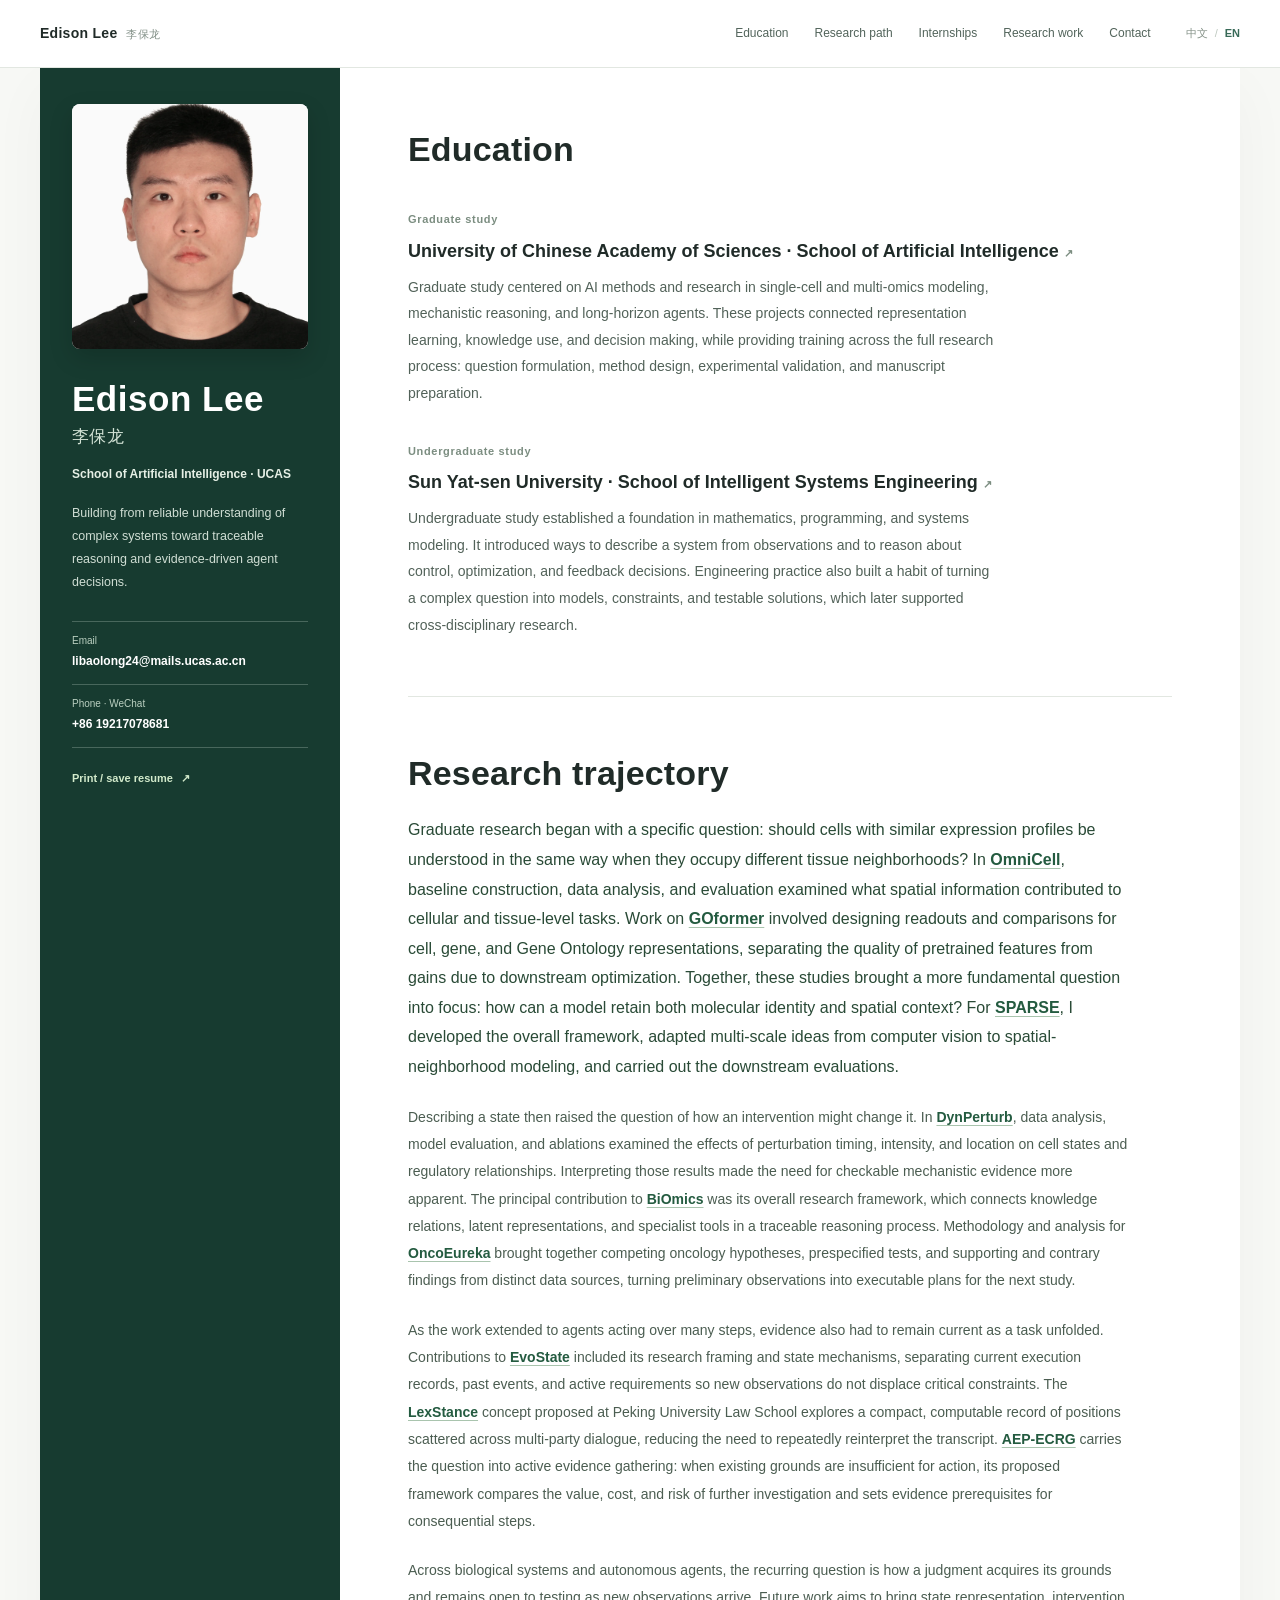
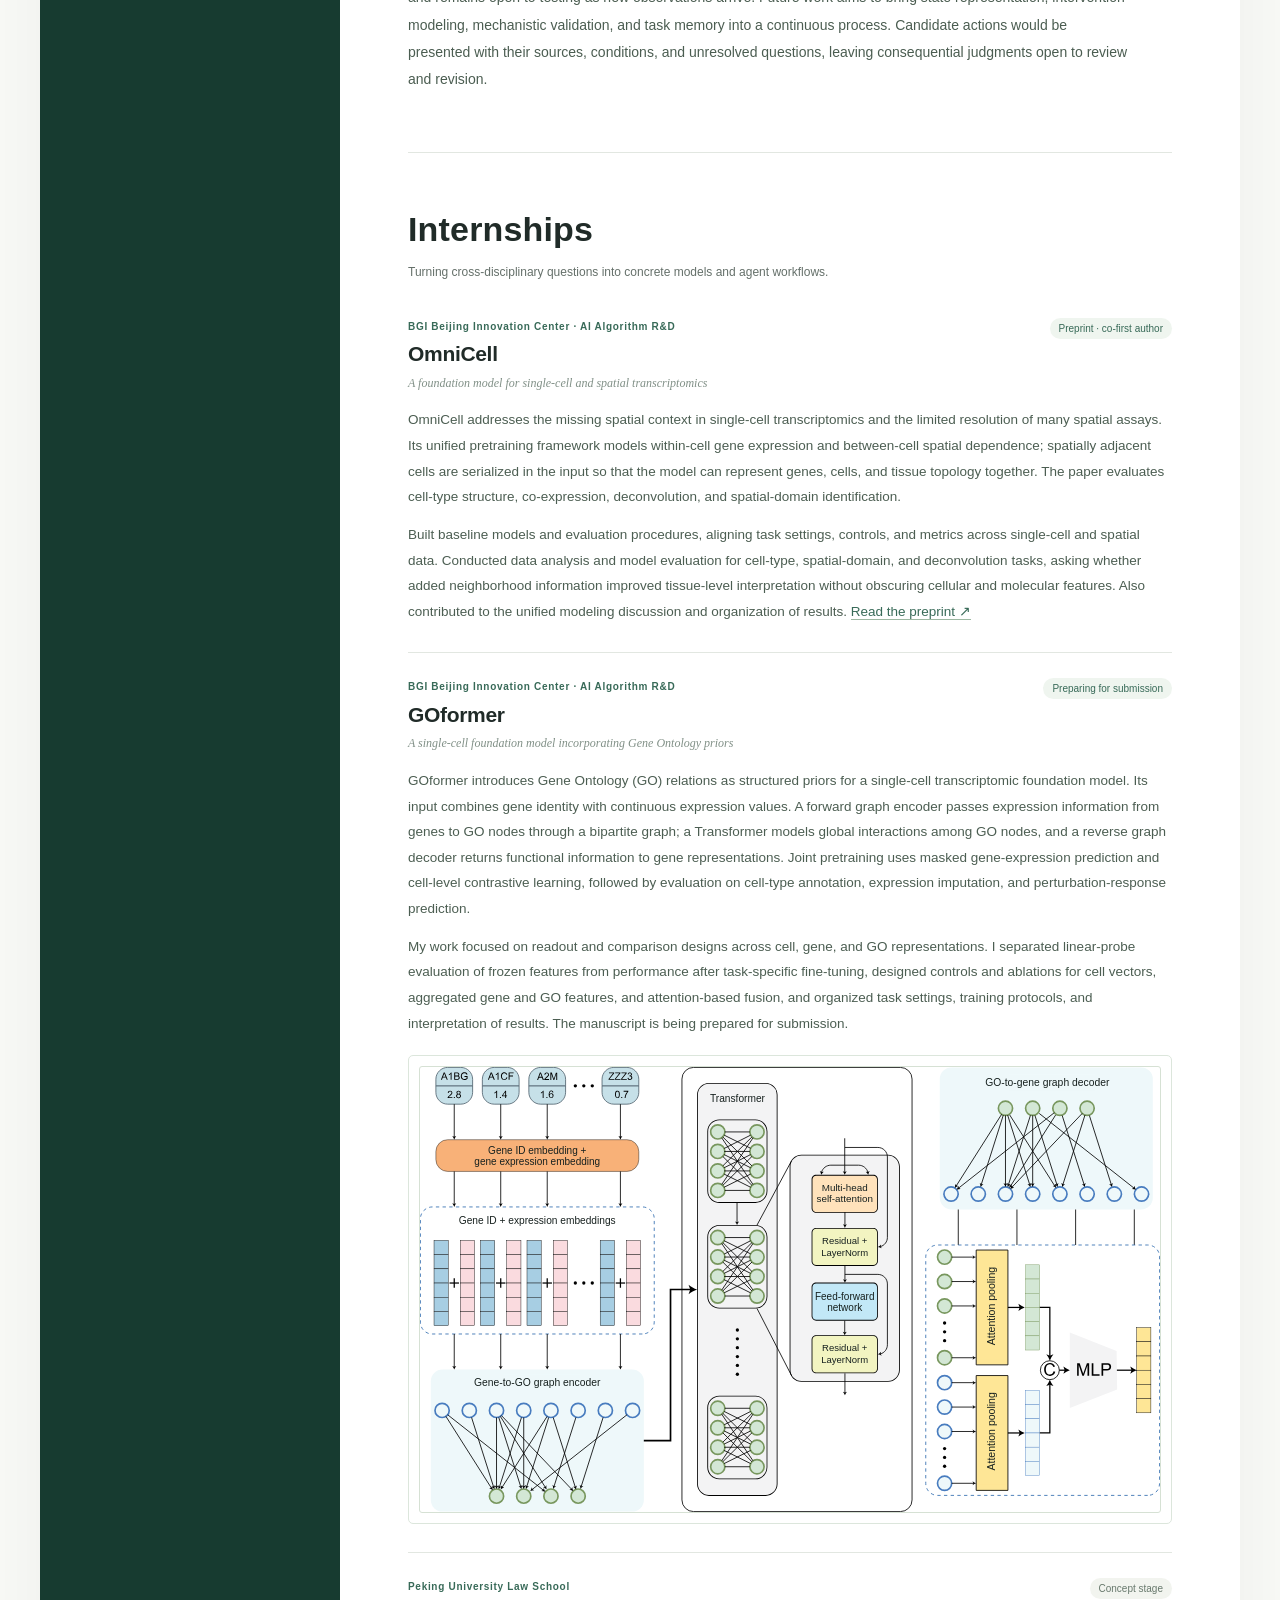
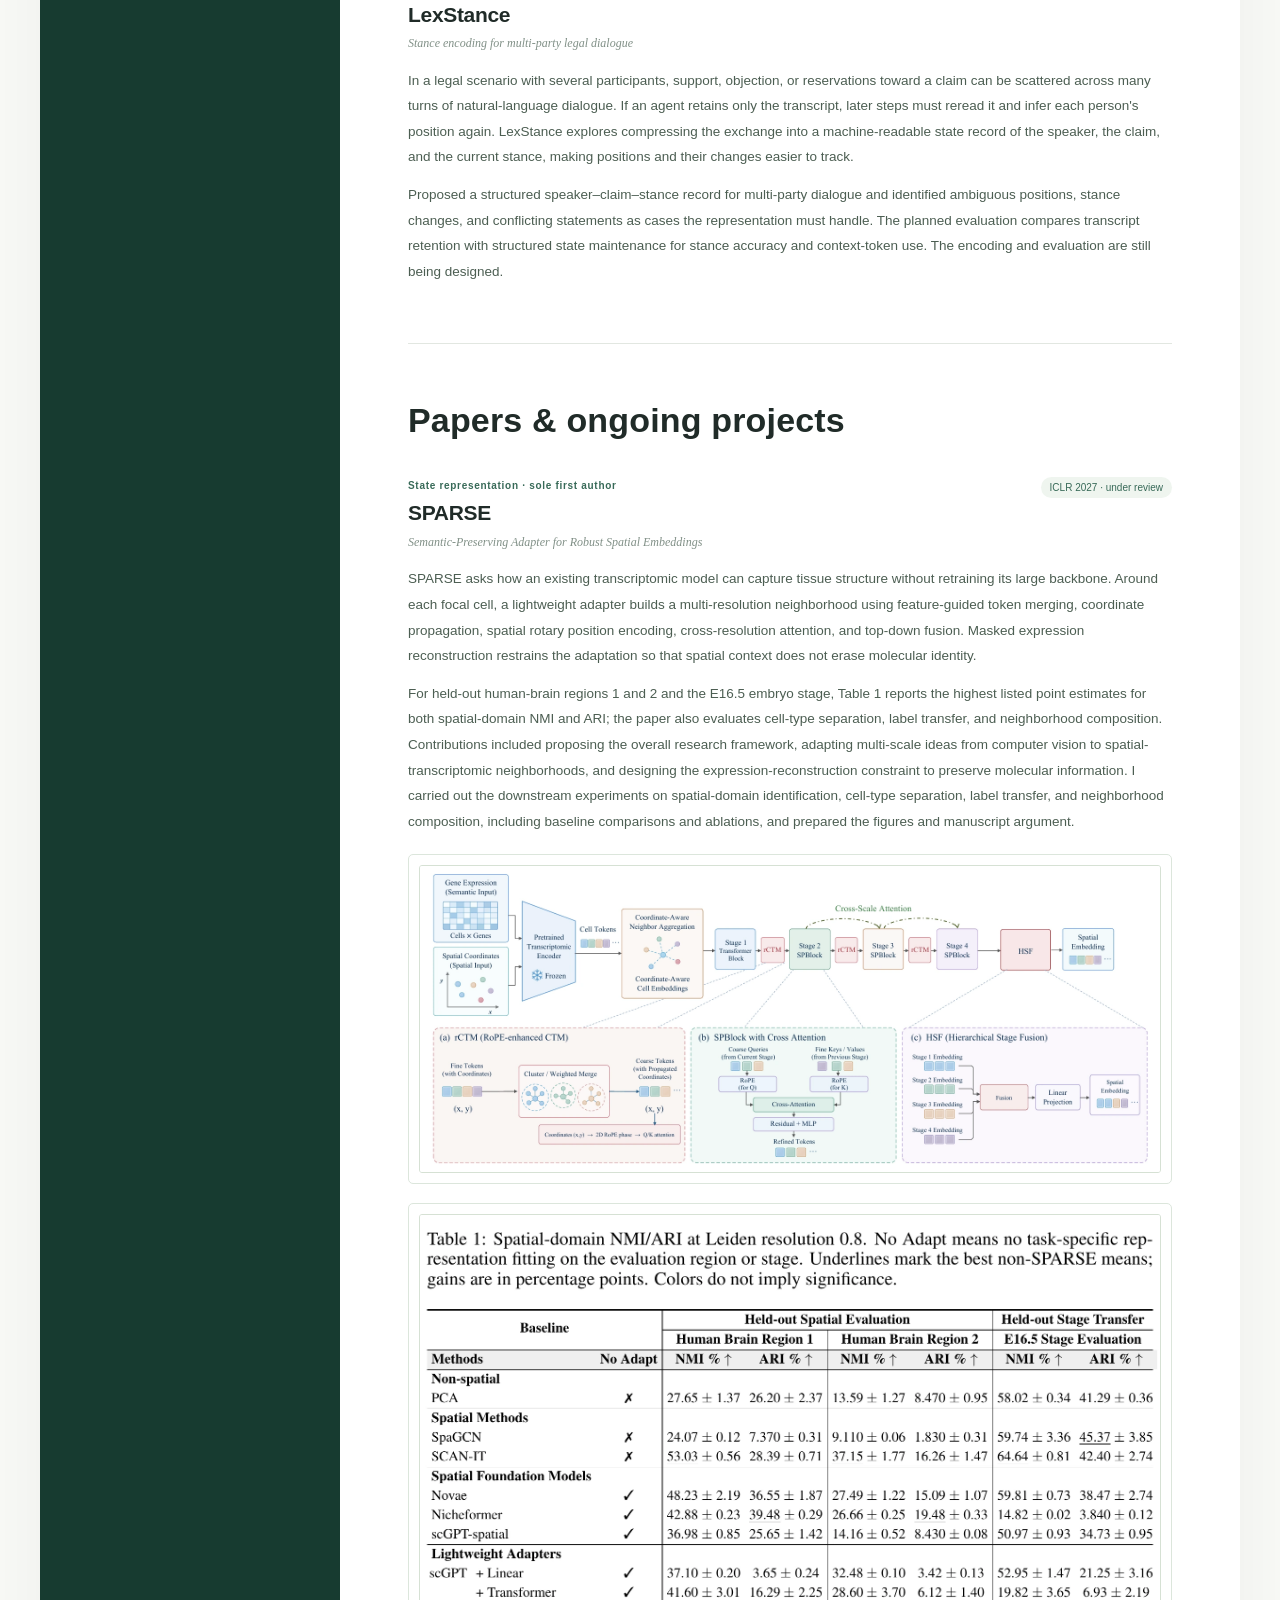
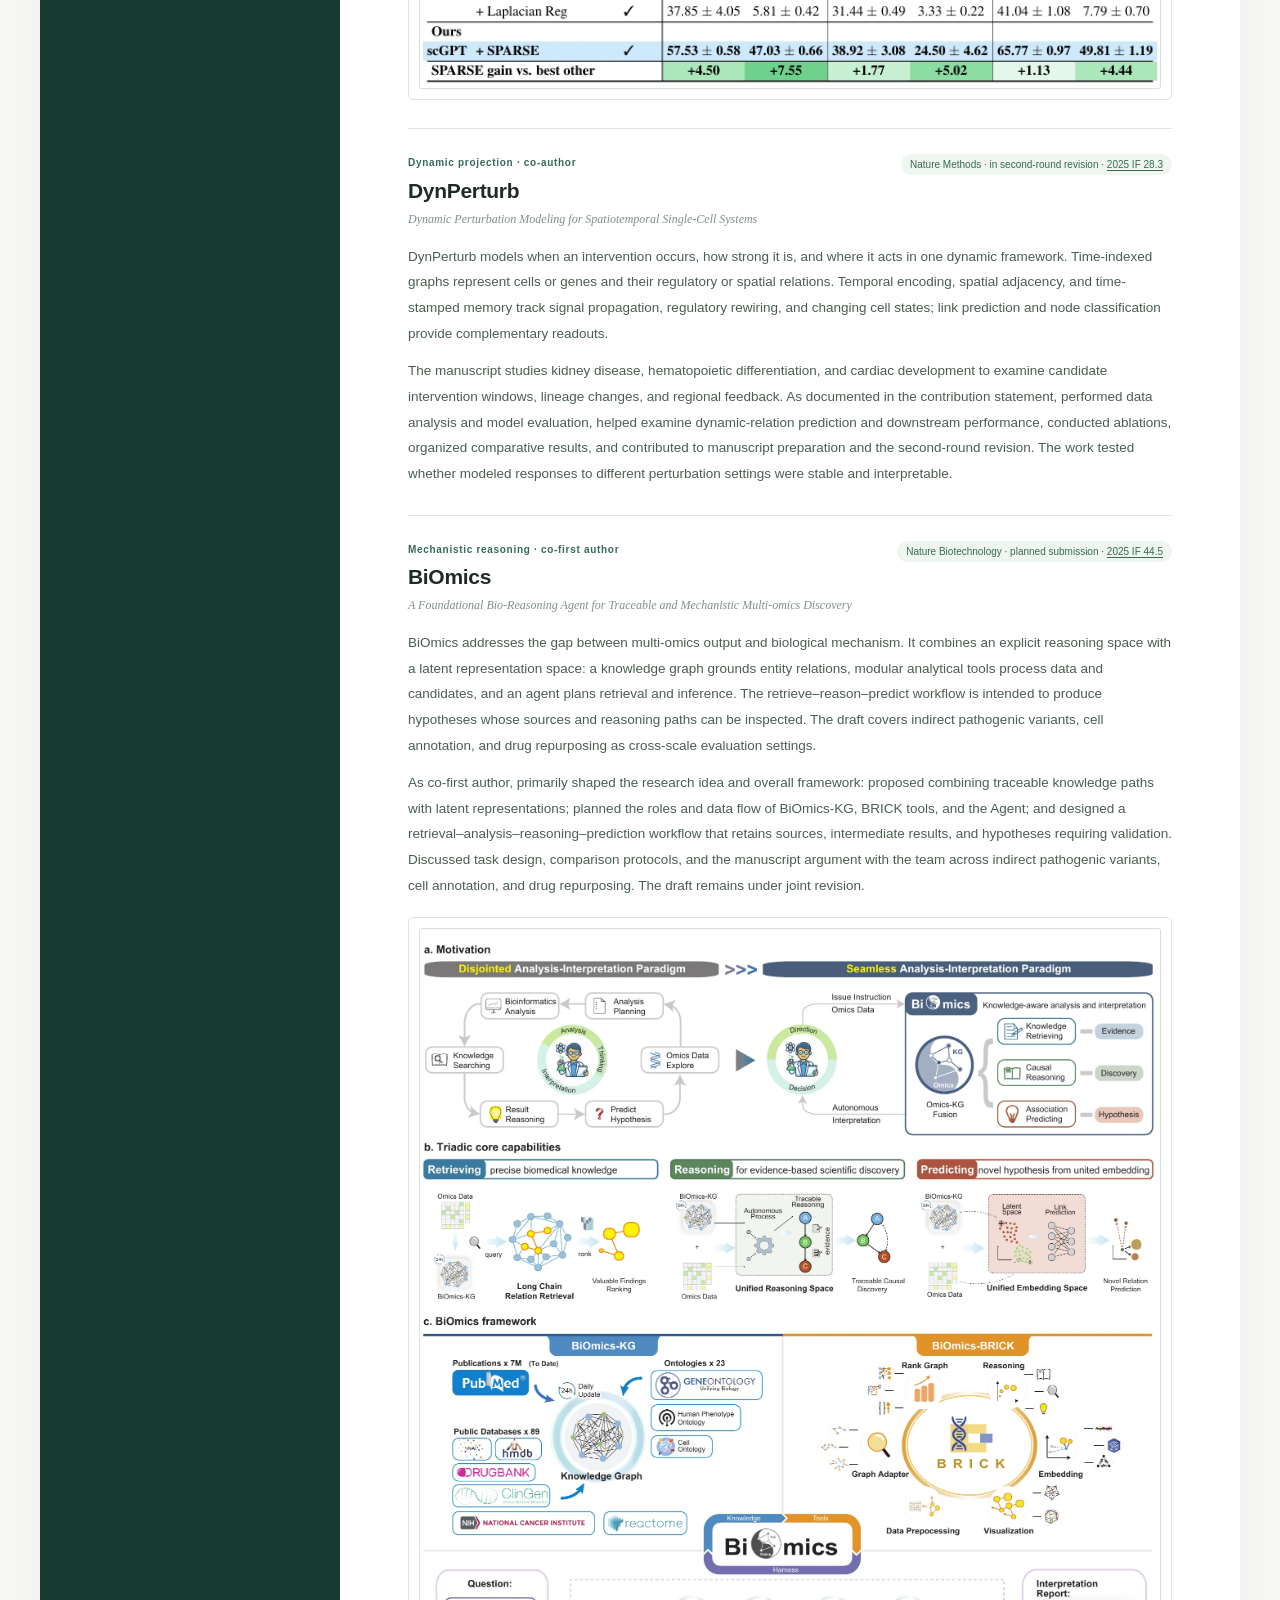
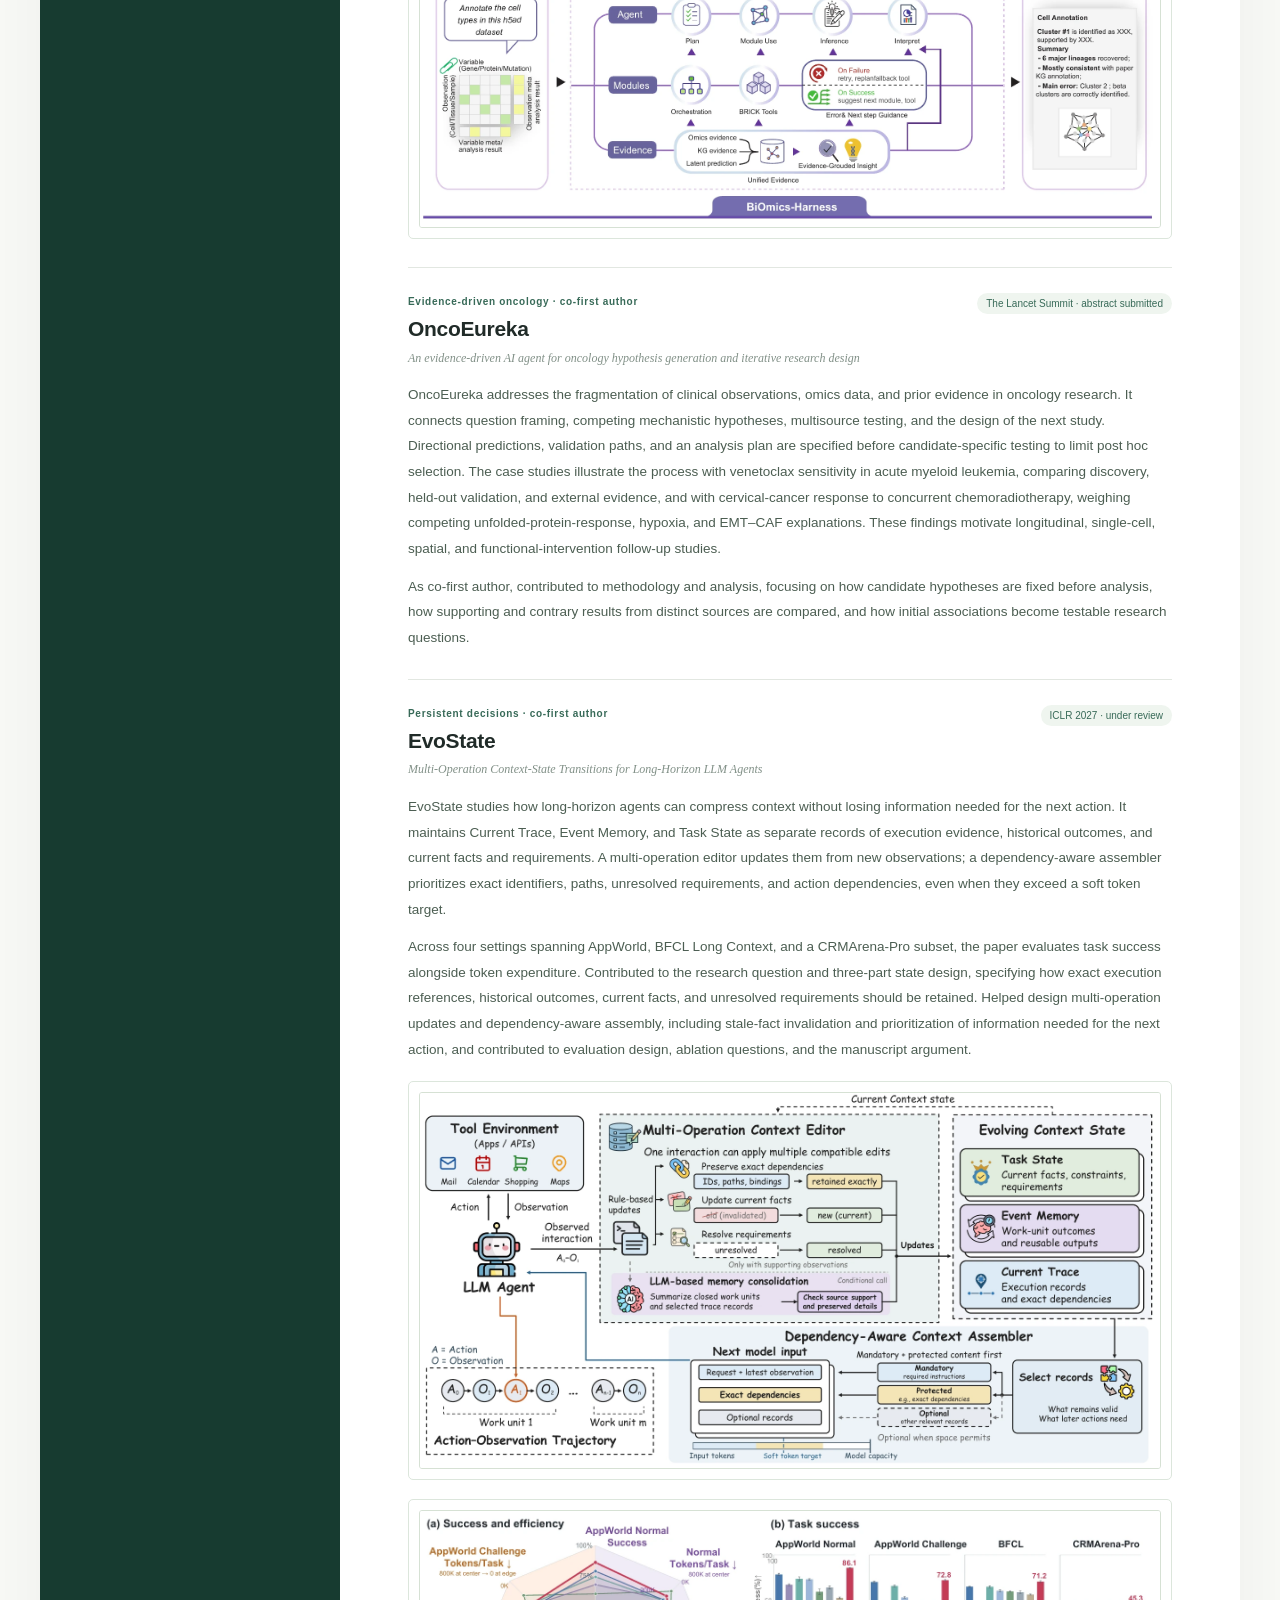
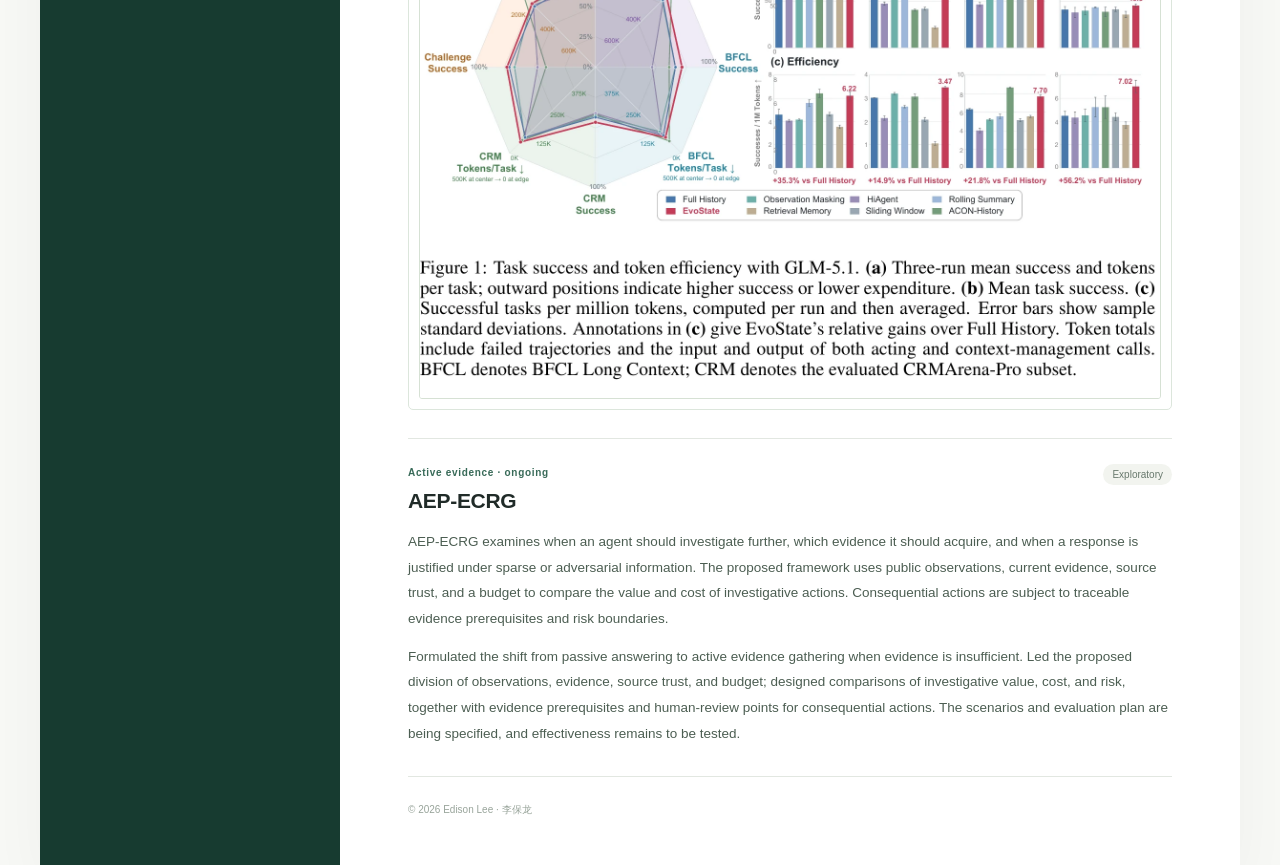
==== commit a8666e07: "Remove research diagram and update OncoEureka authorship" ====
--- a/en.html
+++ b/en.html
@@ -65,7 +65,6 @@
 
       <section class="content-section route-section" id="route" aria-labelledby="route-title">
         <div class="section-intro"><h2 id="route-title">Research trajectory</h2></div>
-        <figure class="route-figure"><a href="research-route-en.svg" target="_blank" rel="noopener noreferrer" aria-label="Open the full research trajectory diagram"><img src="research-route-en.svg" alt="Research trajectory: OmniCell, GOformer, and SPARSE build state representations; DynPerturb models interventions; BiOmics and OncoEureka examine mechanisms and evidence; EvoState, LexStance, and AEP-ECRG support evolving, reviewable decisions." width="820" height="520" loading="lazy"></a><figcaption>The projects trace a progression from situated states to intervention, evidence, and persistent decisions.</figcaption></figure>
         <div class="route-essay">
           <p class="route-lead">Graduate research began with a specific question: should cells with similar expression profiles be understood in the same way when they occupy different tissue neighborhoods? In <a href="#work-omnicell">OmniCell</a>, baseline construction, data analysis, and evaluation examined what spatial information contributed to cellular and tissue-level tasks. Work on <a href="#work-goformer">GOformer</a> involved designing readouts and comparisons for cell, gene, and Gene Ontology representations, separating the quality of pretrained features from gains due to downstream optimization. Together, these studies brought a more fundamental question into focus: how can a model retain both molecular identity and spatial context? For <a href="#work-sparse">SPARSE</a>, I developed the overall framework, adapted multi-scale ideas from computer vision to spatial-neighborhood modeling, and carried out the downstream evaluations.</p>
           <p>Describing a state then raised the question of how an intervention might change it. In <a href="#work-dynperturb">DynPerturb</a>, data analysis, model evaluation, and ablations examined the effects of perturbation timing, intensity, and location on cell states and regulatory relationships. Interpreting those results made the need for checkable mechanistic evidence more apparent. The principal contribution to <a href="#work-biomics">BiOmics</a> was its overall research framework, which connects knowledge relations, latent representations, and specialist tools in a traceable reasoning process. Methodology and analysis for <a href="#work-discovery">OncoEureka</a> brought together competing oncology hypotheses, prespecified tests, and supporting and contrary findings from distinct data sources, turning preliminary observations into executable plans for the next study.</p>
@@ -89,7 +88,7 @@
           <article class="project-detail" id="work-sparse"><div class="project-heading"><div><p class="project-kicker">State representation · sole first author</p><h3>SPARSE</h3></div><span class="status">ICLR 2027 · under review</span></div><p class="project-subtitle">Semantic-Preserving Adapter for Robust Spatial Embeddings</p><p>SPARSE asks how an existing transcriptomic model can capture tissue structure without retraining its large backbone. Around each focal cell, a lightweight adapter builds a multi-resolution neighborhood using feature-guided token merging, coordinate propagation, spatial rotary position encoding, cross-resolution attention, and top-down fusion. Masked expression reconstruction restrains the adaptation so that spatial context does not erase molecular identity.</p><p>For held-out human-brain regions 1 and 2 and the E16.5 embryo stage, Table 1 reports the highest listed point estimates for both spatial-domain NMI and ARI; the paper also evaluates cell-type separation, label transfer, and neighborhood composition. Contributions included proposing the overall research framework, adapting multi-scale ideas from computer vision to spatial-transcriptomic neighborhoods, and designing the expression-reconstruction constraint to preserve molecular information. I carried out the downstream experiments on spatial-domain identification, cell-type separation, label transfer, and neighborhood composition, including baseline comparisons and ablations, and prepared the figures and manuscript argument.</p><figure class="paper-figure"><a href="sparse-paper-figure.webp" target="_blank" rel="noopener noreferrer" aria-label="Open full-resolution SPARSE main figure"><img src="sparse-paper-figure.webp" alt="SPARSE Figure 1: frozen transcriptomic encoder, coordinate-aware aggregation, multi-scale spatial adapter, and hierarchical feature fusion" width="1668" height="690" loading="lazy"></a></figure><figure class="paper-figure"><a href="sparse-table-1.webp" target="_blank" rel="noopener noreferrer" aria-label="Open the full-resolution SPARSE Table 1"><img src="sparse-table-1.webp" alt="SPARSE Table 1: spatial-domain NMI and ARI on held-out brain regions and the E16.5 embryo stage" width="1570" height="1005" loading="lazy"></a></figure></article>
           <article class="project-detail" id="work-dynperturb"><div class="project-heading"><div><p class="project-kicker">Dynamic projection · co-author</p><h3>DynPerturb</h3></div><span class="status">Nature Methods · in second-round revision · <a href="https://www.nature.com/nature-portfolio/about-journals/journal-metrics" target="_blank" rel="noopener noreferrer">2025 IF 28.3</a></span></div><p class="project-subtitle">Dynamic Perturbation Modeling for Spatiotemporal Single-Cell Systems</p><p>DynPerturb models when an intervention occurs, how strong it is, and where it acts in one dynamic framework. Time-indexed graphs represent cells or genes and their regulatory or spatial relations. Temporal encoding, spatial adjacency, and time-stamped memory track signal propagation, regulatory rewiring, and changing cell states; link prediction and node classification provide complementary readouts.</p><p>The manuscript studies kidney disease, hematopoietic differentiation, and cardiac development to examine candidate intervention windows, lineage changes, and regional feedback. As documented in the contribution statement, performed data analysis and model evaluation, helped examine dynamic-relation prediction and downstream performance, conducted ablations, organized comparative results, and contributed to manuscript preparation and the second-round revision. The work tested whether modeled responses to different perturbation settings were stable and interpretable.</p></article>
           <article class="project-detail" id="work-biomics"><div class="project-heading"><div><p class="project-kicker">Mechanistic reasoning · co-first author</p><h3>BiOmics</h3></div><span class="status">Nature Biotechnology · planned submission · <a href="https://www.nature.com/nature-portfolio/about-journals/journal-metrics" target="_blank" rel="noopener noreferrer">2025 IF 44.5</a></span></div><p class="project-subtitle">A Foundational Bio-Reasoning Agent for Traceable and Mechanistic Multi-omics Discovery</p><p>BiOmics addresses the gap between multi-omics output and biological mechanism. It combines an explicit reasoning space with a latent representation space: a knowledge graph grounds entity relations, modular analytical tools process data and candidates, and an agent plans retrieval and inference. The retrieve–reason–predict workflow is intended to produce hypotheses whose sources and reasoning paths can be inspected. The draft covers indirect pathogenic variants, cell annotation, and drug repurposing as cross-scale evaluation settings.</p><p>As co-first author, primarily shaped the research idea and overall framework: proposed combining traceable knowledge paths with latent representations; planned the roles and data flow of BiOmics-KG, BRICK tools, and the Agent; and designed a retrieval–analysis–reasoning–prediction workflow that retains sources, intermediate results, and hypotheses requiring validation. Discussed task design, comparison protocols, and the manuscript argument with the team across indirect pathogenic variants, cell annotation, and drug repurposing. The draft remains under joint revision.</p><figure class="paper-figure"><a href="biomics-main-figure.webp" target="_blank" rel="noopener noreferrer" aria-label="Open the BiOmics main paper figure"><img src="biomics-main-figure.webp" alt="BiOmics Figure 1: motivation, retrieval–reasoning–prediction capabilities, knowledge graph, BRICK tools, and agent framework" width="1810" height="2195" loading="lazy"></a></figure></article>
-          <article class="project-detail" id="work-discovery"><div class="project-heading"><div><p class="project-kicker">Evidence-driven oncology · abstract co-author</p><h3>OncoEureka</h3></div><span class="status">The Lancet Summit · abstract submitted</span></div><p class="project-subtitle">An evidence-driven AI agent for oncology hypothesis generation and iterative research design</p><p>OncoEureka addresses the fragmentation of clinical observations, omics data, and prior evidence in oncology research. It connects question framing, competing mechanistic hypotheses, multisource testing, and the design of the next study. Directional predictions, validation paths, and an analysis plan are specified before candidate-specific testing to limit post hoc selection. The case studies illustrate the process with venetoclax sensitivity in acute myeloid leukemia, comparing discovery, held-out validation, and external evidence, and with cervical-cancer response to concurrent chemoradiotherapy, weighing competing unfolded-protein-response, hypoxia, and EMT–CAF explanations. These findings motivate longitudinal, single-cell, spatial, and functional-intervention follow-up studies.</p><p>Contributed methodology and analysis as an abstract co-author, focusing on how candidate hypotheses are fixed before analysis, how supporting and contrary results from distinct sources are compared, and how initial associations become testable research questions.</p></article>
+          <article class="project-detail" id="work-discovery"><div class="project-heading"><div><p class="project-kicker">Evidence-driven oncology · co-first author</p><h3>OncoEureka</h3></div><span class="status">The Lancet Summit · abstract submitted</span></div><p class="project-subtitle">An evidence-driven AI agent for oncology hypothesis generation and iterative research design</p><p>OncoEureka addresses the fragmentation of clinical observations, omics data, and prior evidence in oncology research. It connects question framing, competing mechanistic hypotheses, multisource testing, and the design of the next study. Directional predictions, validation paths, and an analysis plan are specified before candidate-specific testing to limit post hoc selection. The case studies illustrate the process with venetoclax sensitivity in acute myeloid leukemia, comparing discovery, held-out validation, and external evidence, and with cervical-cancer response to concurrent chemoradiotherapy, weighing competing unfolded-protein-response, hypoxia, and EMT–CAF explanations. These findings motivate longitudinal, single-cell, spatial, and functional-intervention follow-up studies.</p><p>As co-first author, contributed to methodology and analysis, focusing on how candidate hypotheses are fixed before analysis, how supporting and contrary results from distinct sources are compared, and how initial associations become testable research questions.</p></article>
           <article class="project-detail" id="work-evostate"><div class="project-heading"><div><p class="project-kicker">Persistent decisions · co-first author</p><h3>EvoState</h3></div><span class="status">ICLR 2027 · under review</span></div><p class="project-subtitle">Multi-Operation Context-State Transitions for Long-Horizon LLM Agents</p><p>EvoState studies how long-horizon agents can compress context without losing information needed for the next action. It maintains Current Trace, Event Memory, and Task State as separate records of execution evidence, historical outcomes, and current facts and requirements. A multi-operation editor updates them from new observations; a dependency-aware assembler prioritizes exact identifiers, paths, unresolved requirements, and action dependencies, even when they exceed a soft token target.</p><p>Across four settings spanning AppWorld, BFCL Long Context, and a CRMArena-Pro subset, the paper evaluates task success alongside token expenditure. Contributed to the research question and three-part state design, specifying how exact execution references, historical outcomes, current facts, and unresolved requirements should be retained. Helped design multi-operation updates and dependency-aware assembly, including stale-fact invalidation and prioritization of information needed for the next action, and contributed to evaluation design, ablation questions, and the manuscript argument.</p><figure class="paper-figure"><a href="evostate-paper-figure.webp" target="_blank" rel="noopener noreferrer" aria-label="Open the full-resolution EvoState main method figure"><img src="evostate-paper-figure.webp" alt="EvoState main method figure: multi-operation editor, three evolving context states, and dependency-aware context assembly" width="1662" height="842" loading="lazy"></a></figure><figure class="paper-figure"><a href="evostate-figure-1.webp" target="_blank" rel="noopener noreferrer" aria-label="Open the full-resolution EvoState Figure 1 with its full caption"><img src="evostate-figure-1.webp" alt="EvoState Figure 1: GLM-5.1 task success and token efficiency on AppWorld, BFCL, and CRMArena-Pro, with full caption" width="1550" height="1020" loading="lazy"></a></figure></article>
           <article class="project-detail" id="work-aep"><div class="project-heading"><div><p class="project-kicker">Active evidence · ongoing</p><h3>AEP-ECRG</h3></div><span class="status subtle">Exploratory</span></div><p>AEP-ECRG examines when an agent should investigate further, which evidence it should acquire, and when a response is justified under sparse or adversarial information. The proposed framework uses public observations, current evidence, source trust, and a budget to compare the value and cost of investigative actions. Consequential actions are subject to traceable evidence prerequisites and risk boundaries.</p><p>Formulated the shift from passive answering to active evidence gathering when evidence is insufficient. Led the proposed division of observations, evidence, source trust, and budget; designed comparisons of investigative value, cost, and risk, together with evidence prerequisites and human-review points for consequential actions. The scenarios and evaluation plan are being specified, and effectiveness remains to be tested.</p></article>
         </div>
--- a/site.css
+++ b/site.css
@@ -82,12 +82,5 @@
 @media(max-width:620px){.education-card,.education-card:last-child{padding:0;margin-bottom:27px}.education-card:last-child{margin-bottom:0}.education-body h3{font-size:16px}.education-body>p{font-size:13.5px;line-height:1.85}}
 @media print{.education-card,.education-card:last-child{margin-bottom:10px;padding:0;break-inside:avoid}.education-body h3{font-size:8pt;margin:0 0 2px}.education-body>p{font-size:7.5pt;line-height:1.45}}
 
-.route-figure{margin:0 -30px 34px;overflow-x:auto;overscroll-behavior-inline:contain}
-.route-figure a{display:block;min-width:820px}
-.route-figure img{width:100%;height:auto;max-width:none}
-.route-figure figcaption{font-size:11px;line-height:1.6;color:#74847a;margin:8px 30px 0}
-@media(max-width:1000px){.route-figure{margin-inline:-15px}.route-figure figcaption{margin-inline:15px}}
-@media(max-width:750px){.route-figure{margin-inline:0}.route-figure figcaption{margin-inline:0}}
-@media print{.route-figure{display:none}}
 
 .status a{text-decoration:underline;text-decoration-color:currentColor;text-underline-offset:2px}
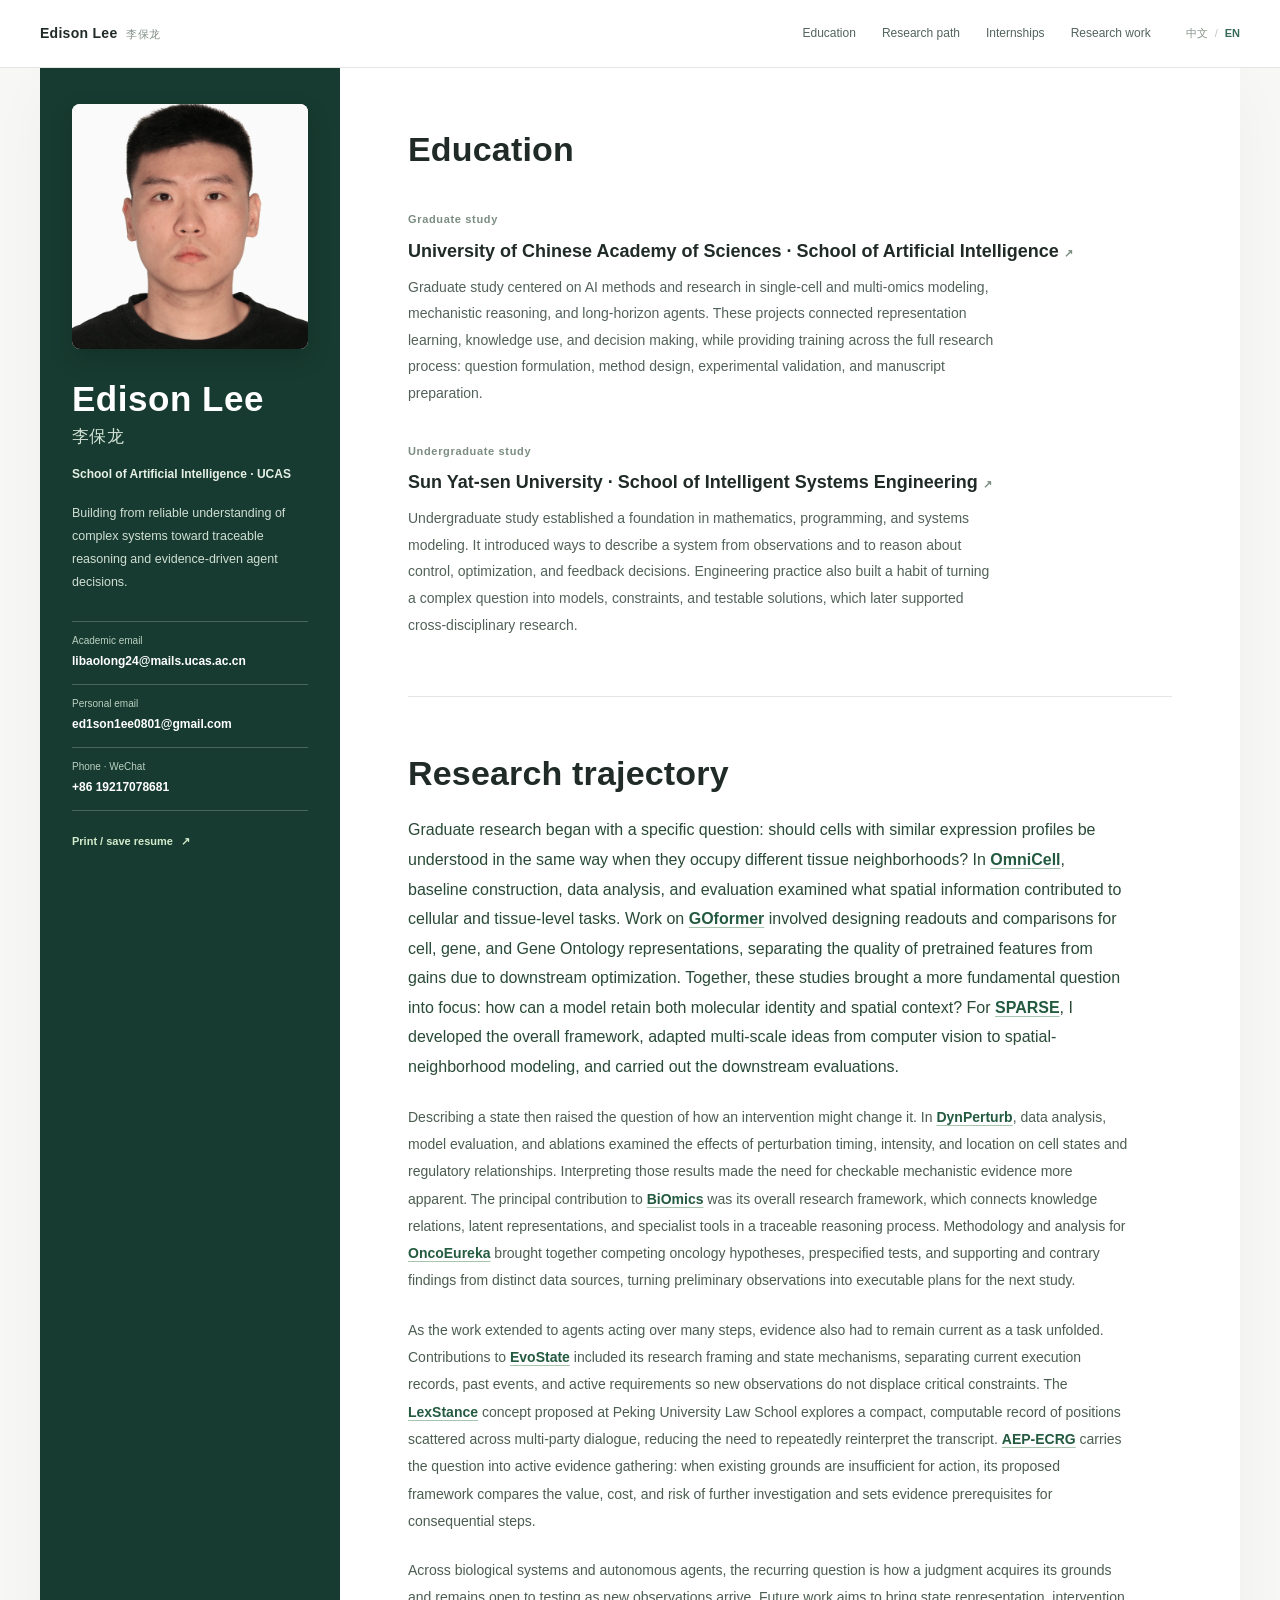
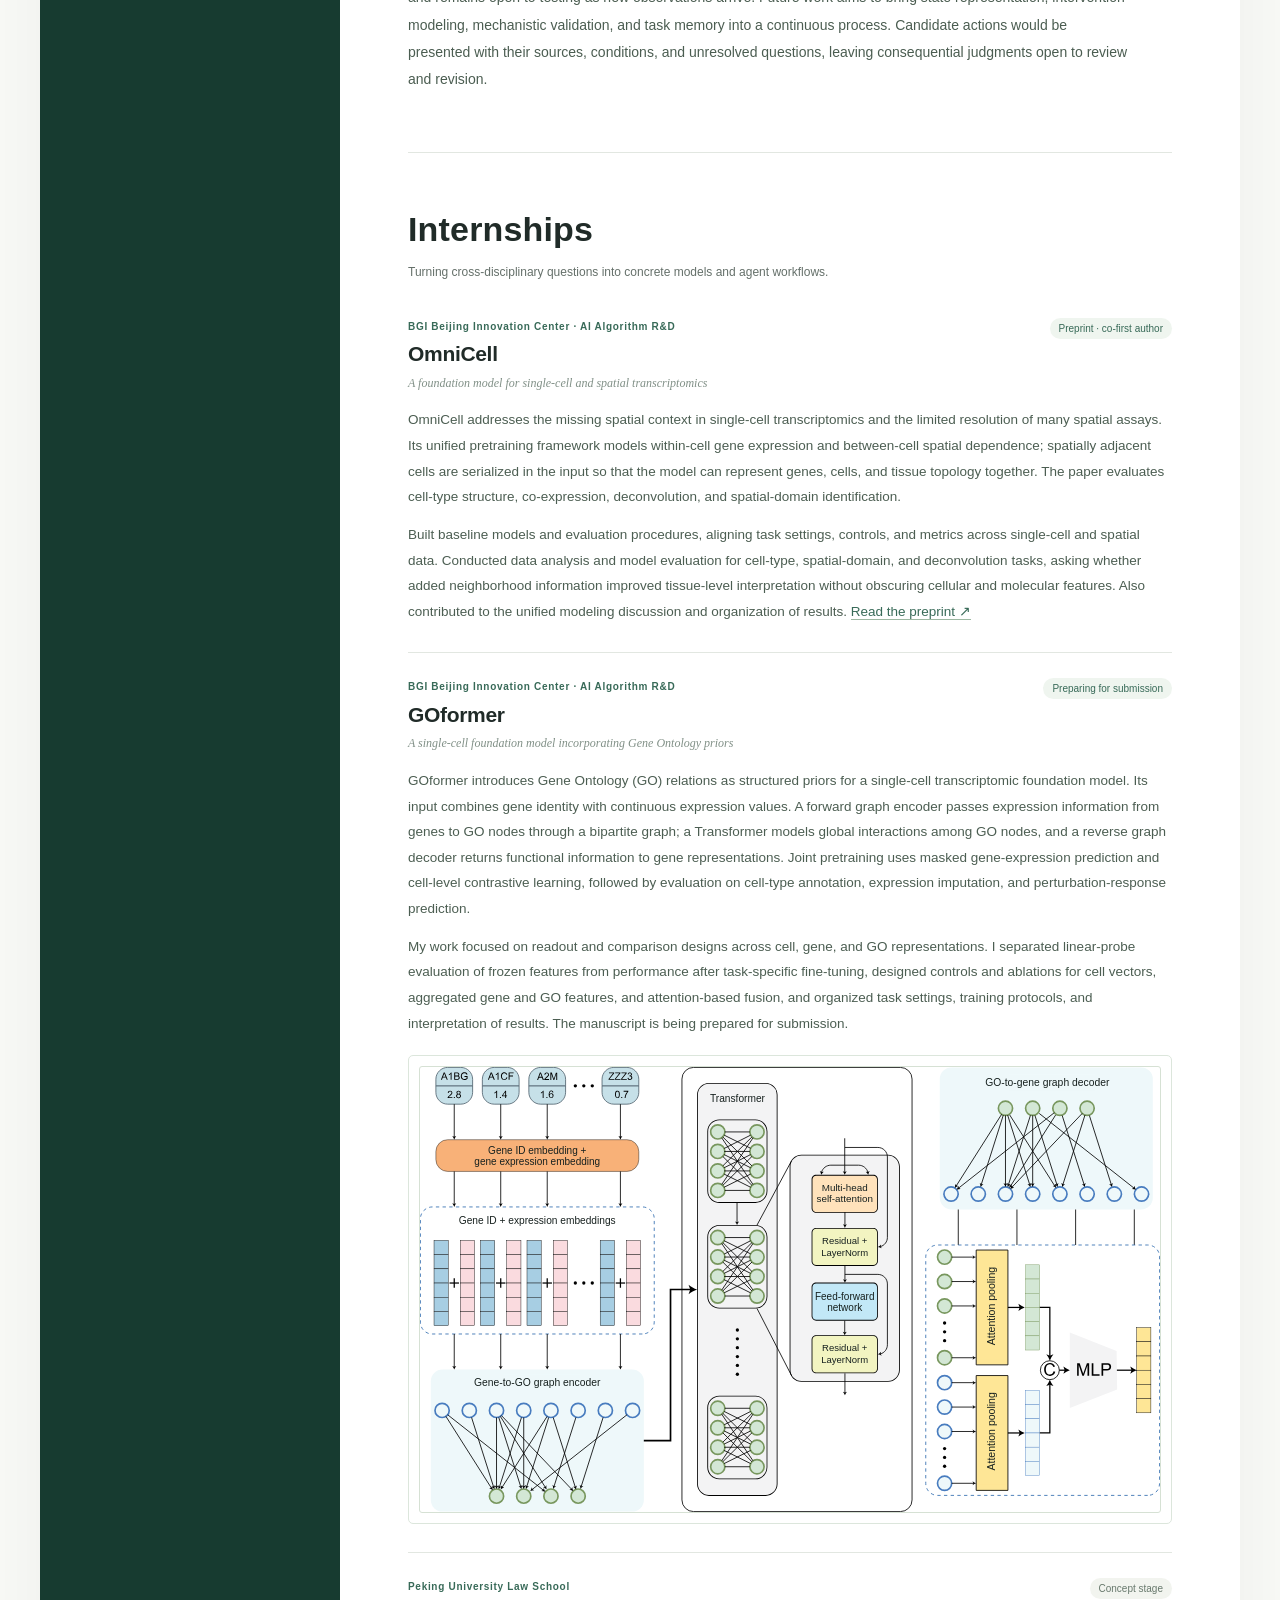
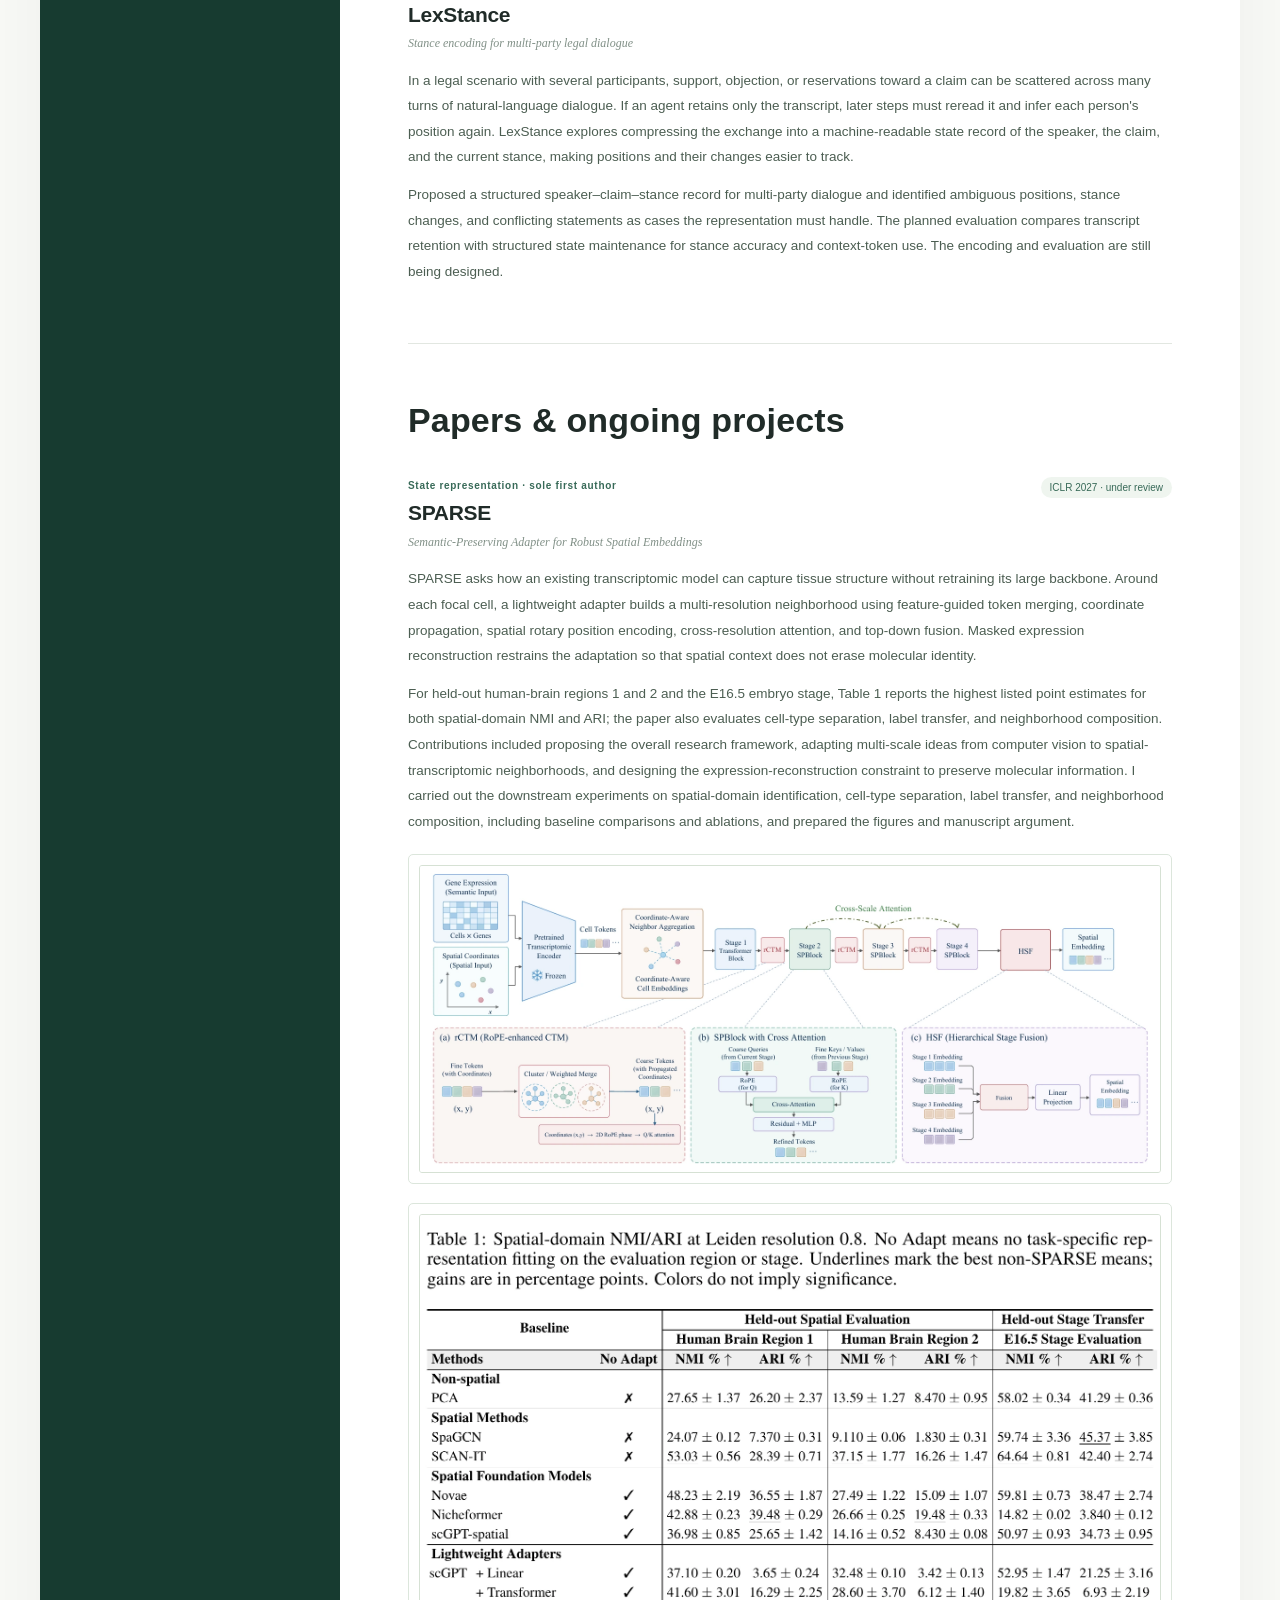
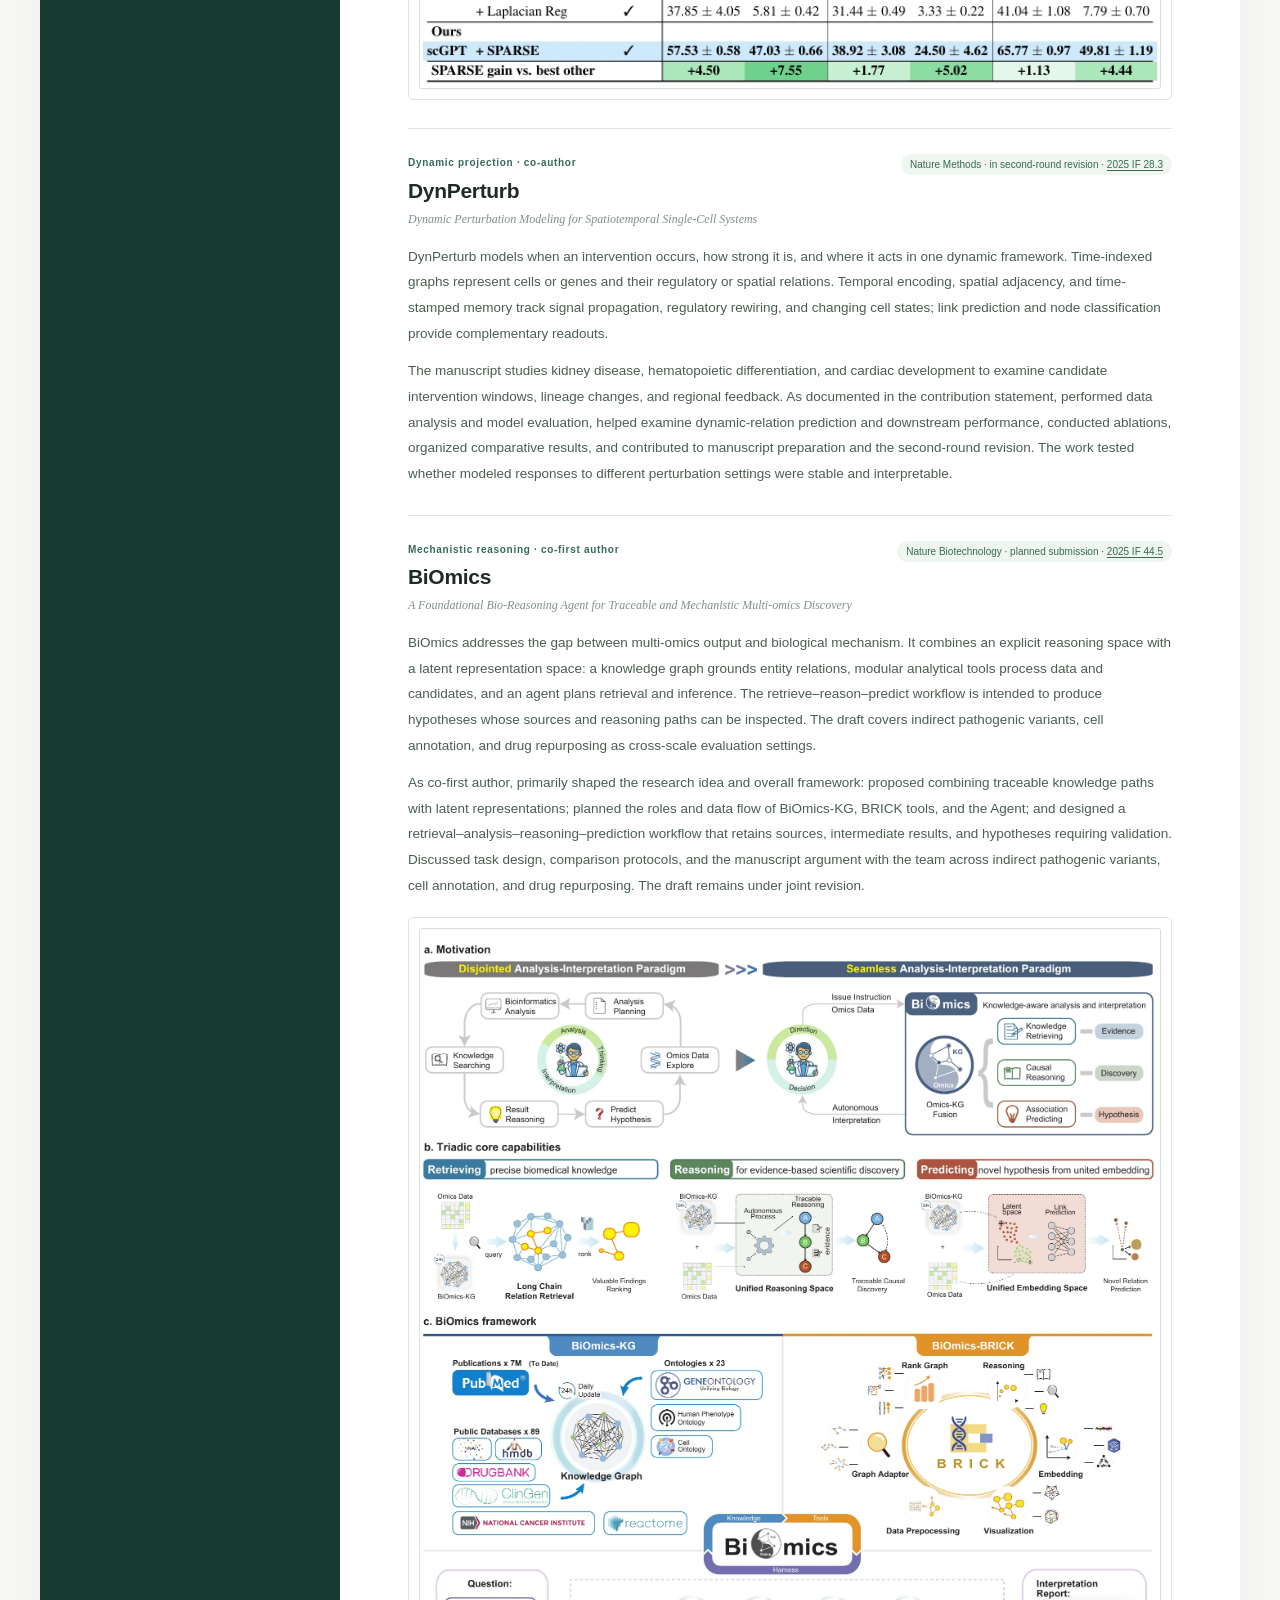
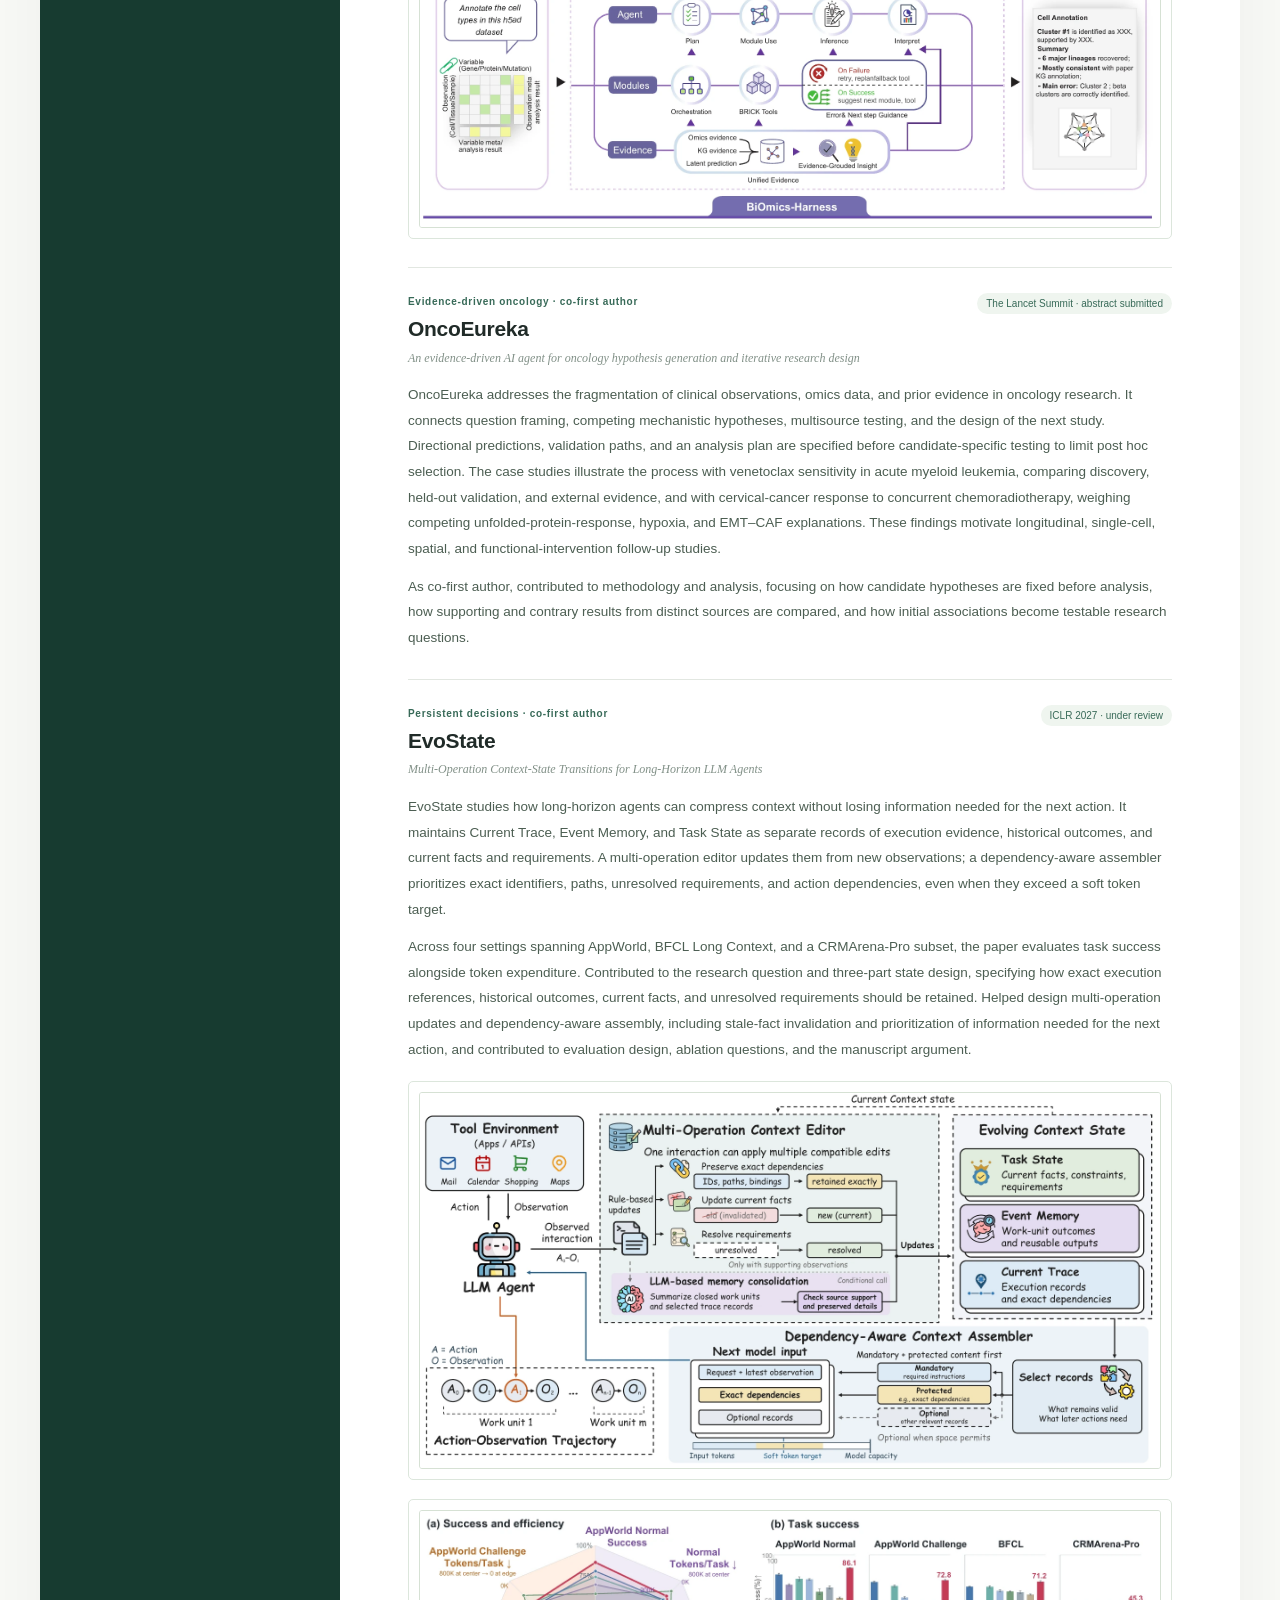
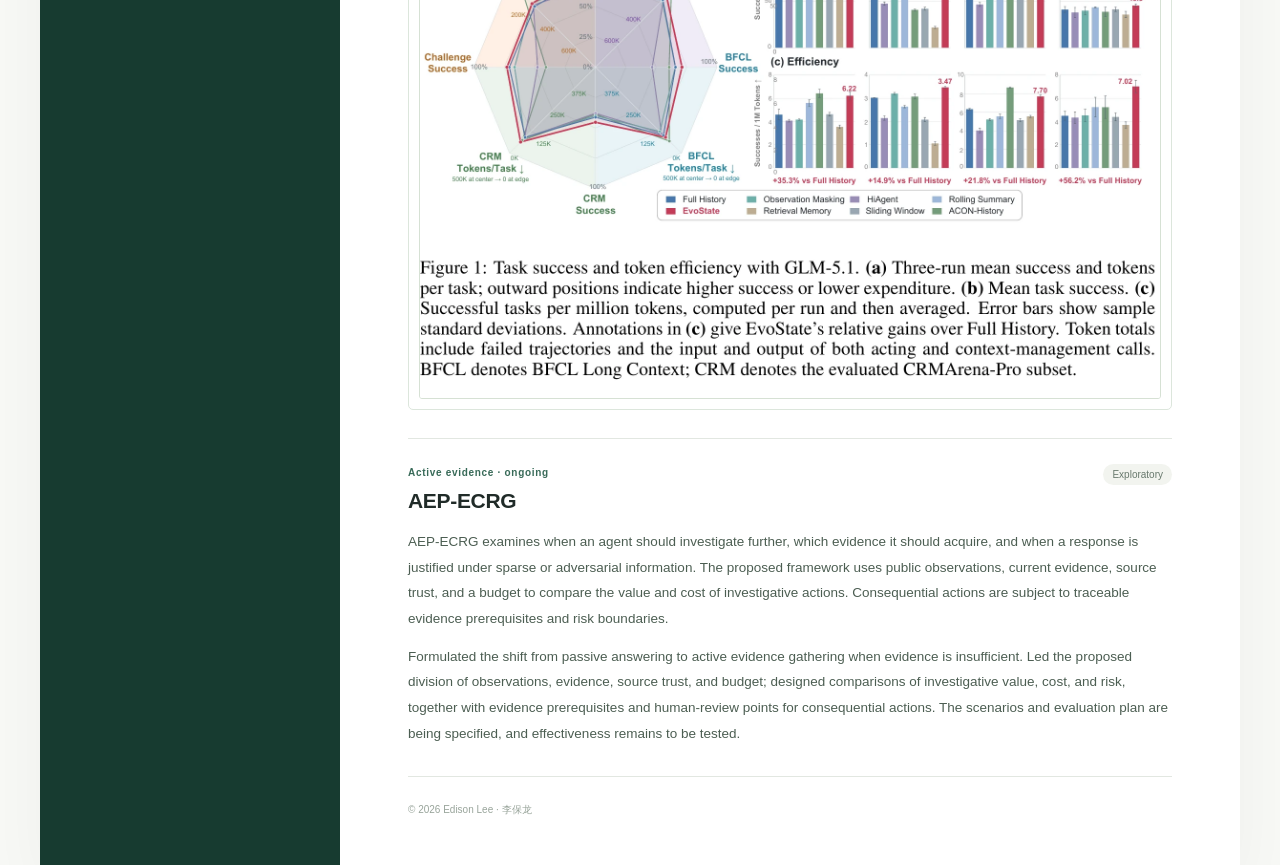
==== commit 91b630b6: "Remove contact nav and add personal email (English)" ====
--- a/en.html
+++ b/en.html
@@ -17,7 +17,7 @@
     <div class="header-inner">
       <a class="wordmark" href="#top">Edison Lee <span>李保龙</span></a>
       <nav class="site-nav" id="site-nav" aria-label="Main navigation">
-        <a href="#education">Education</a><a href="#route">Research path</a><a href="#experience">Internships</a><a href="#publications">Research work</a><a href="#contact">Contact</a>
+        <a href="#education">Education</a><a href="#route">Research path</a><a href="#experience">Internships</a><a href="#publications">Research work</a>
       </nav>
       <div class="header-actions">
         <div class="lang-switch" aria-label="Choose language"><a href="index.html" lang="zh-CN" data-lang-link>中文</a><span class="lang-separator">/</span><span aria-current="page">EN</span></div>
@@ -37,7 +37,8 @@
         </div>
         <p class="profile-description">Building from reliable understanding of complex systems toward traceable reasoning and evidence-driven agent decisions.</p>
         <div class="contact-list">
-          <a href="mailto:libaolong24@mails.ucas.ac.cn"><span>Email</span><strong>libaolong24@mails.ucas.ac.cn</strong></a>
+          <a href="mailto:libaolong24@mails.ucas.ac.cn"><span>Academic email</span><strong>libaolong24@mails.ucas.ac.cn</strong></a>
+          <a href="mailto:ed1son1ee0801@gmail.com"><span>Personal email</span><strong>ed1son1ee0801@gmail.com</strong></a>
           <a href="tel:+8619217078681"><span>Phone · WeChat</span><strong>+86 19217078681</strong></a>
         </div>
         <button class="print-link" id="print-button" type="button">Print / save resume <span aria-hidden="true">↗</span></button>
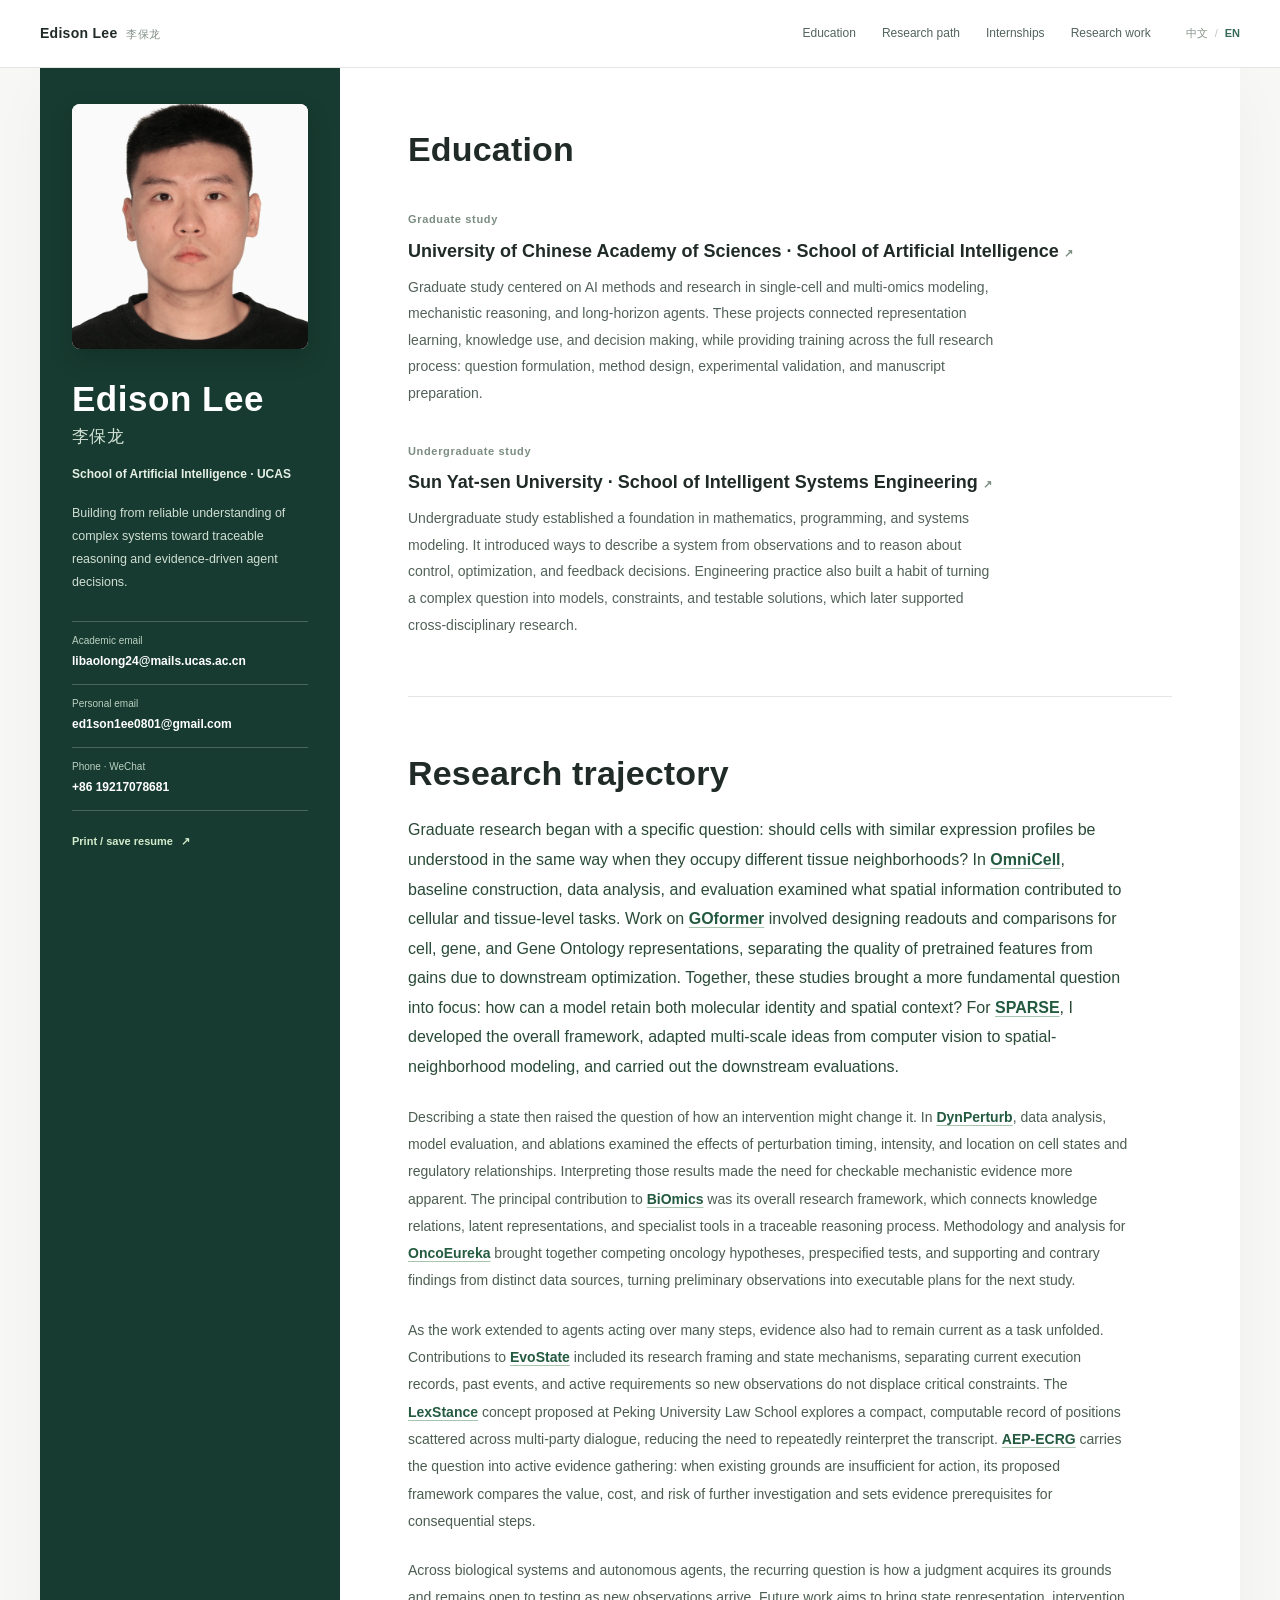
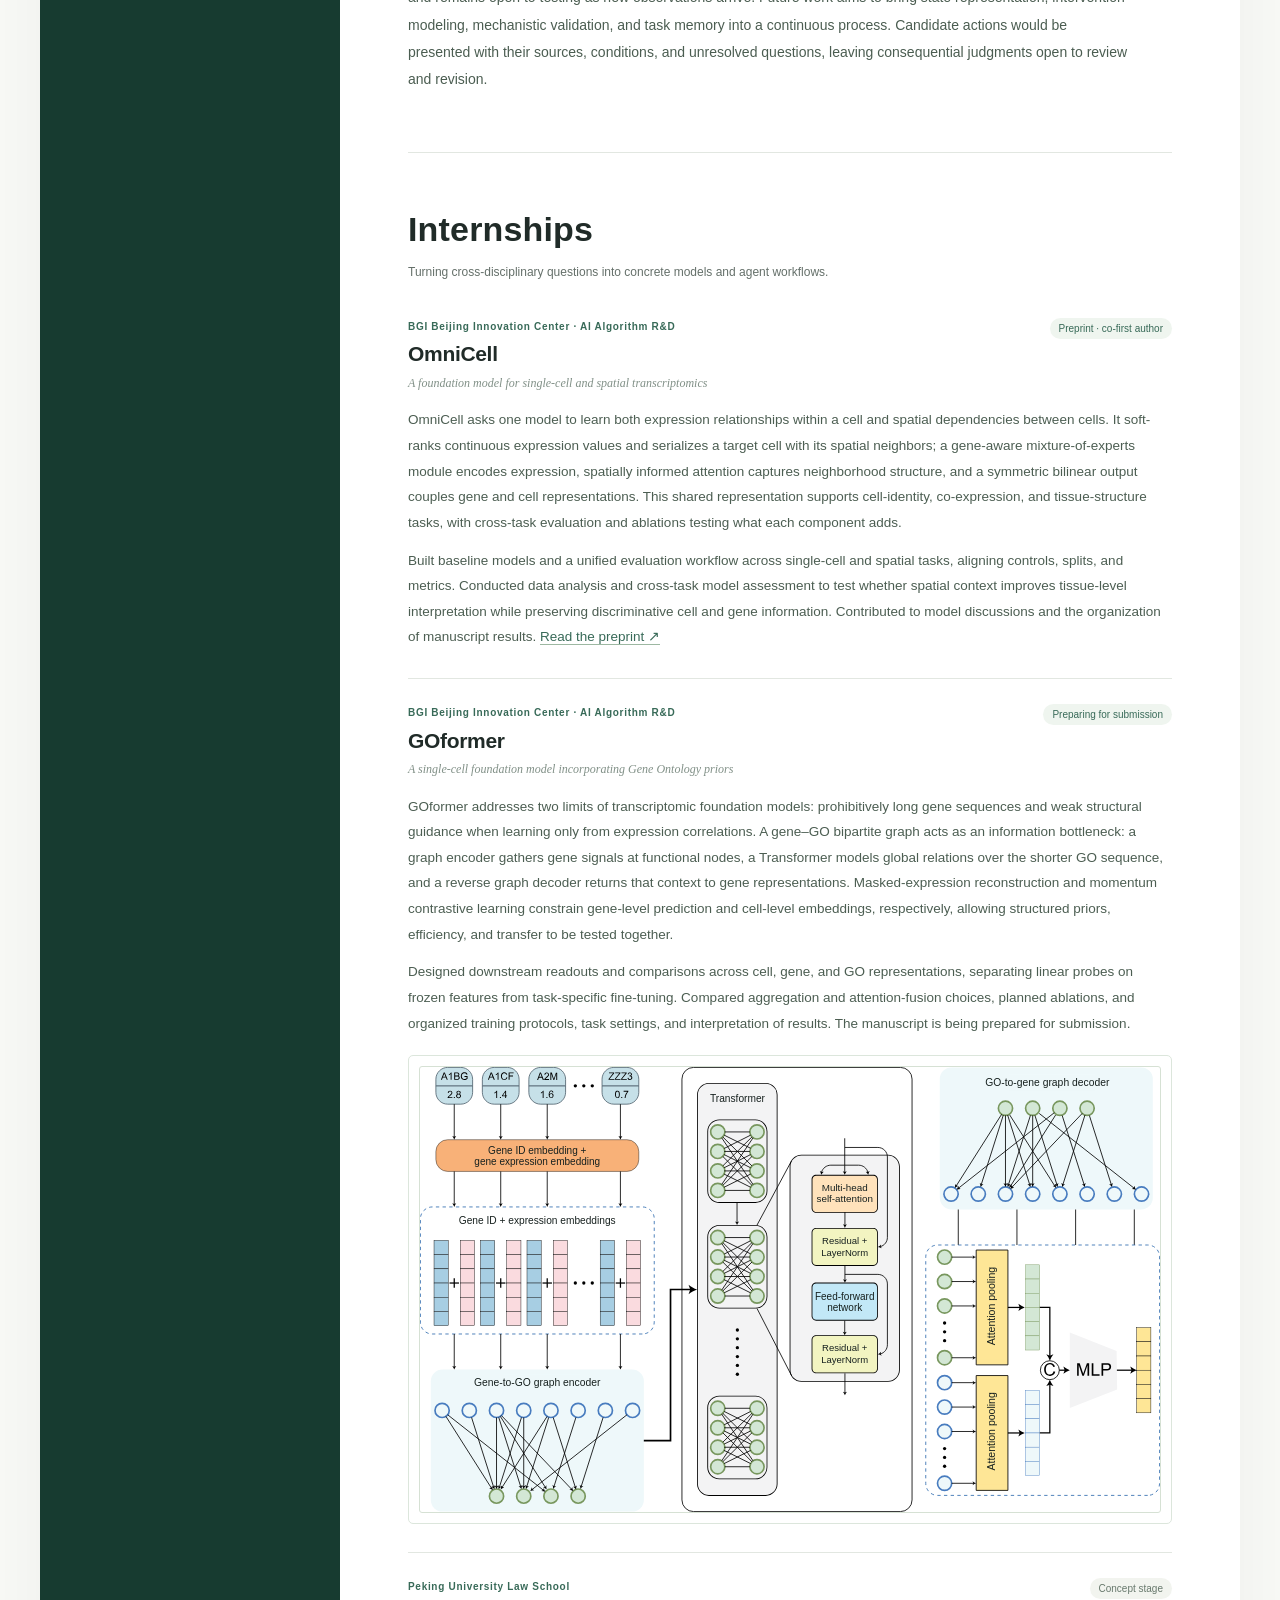
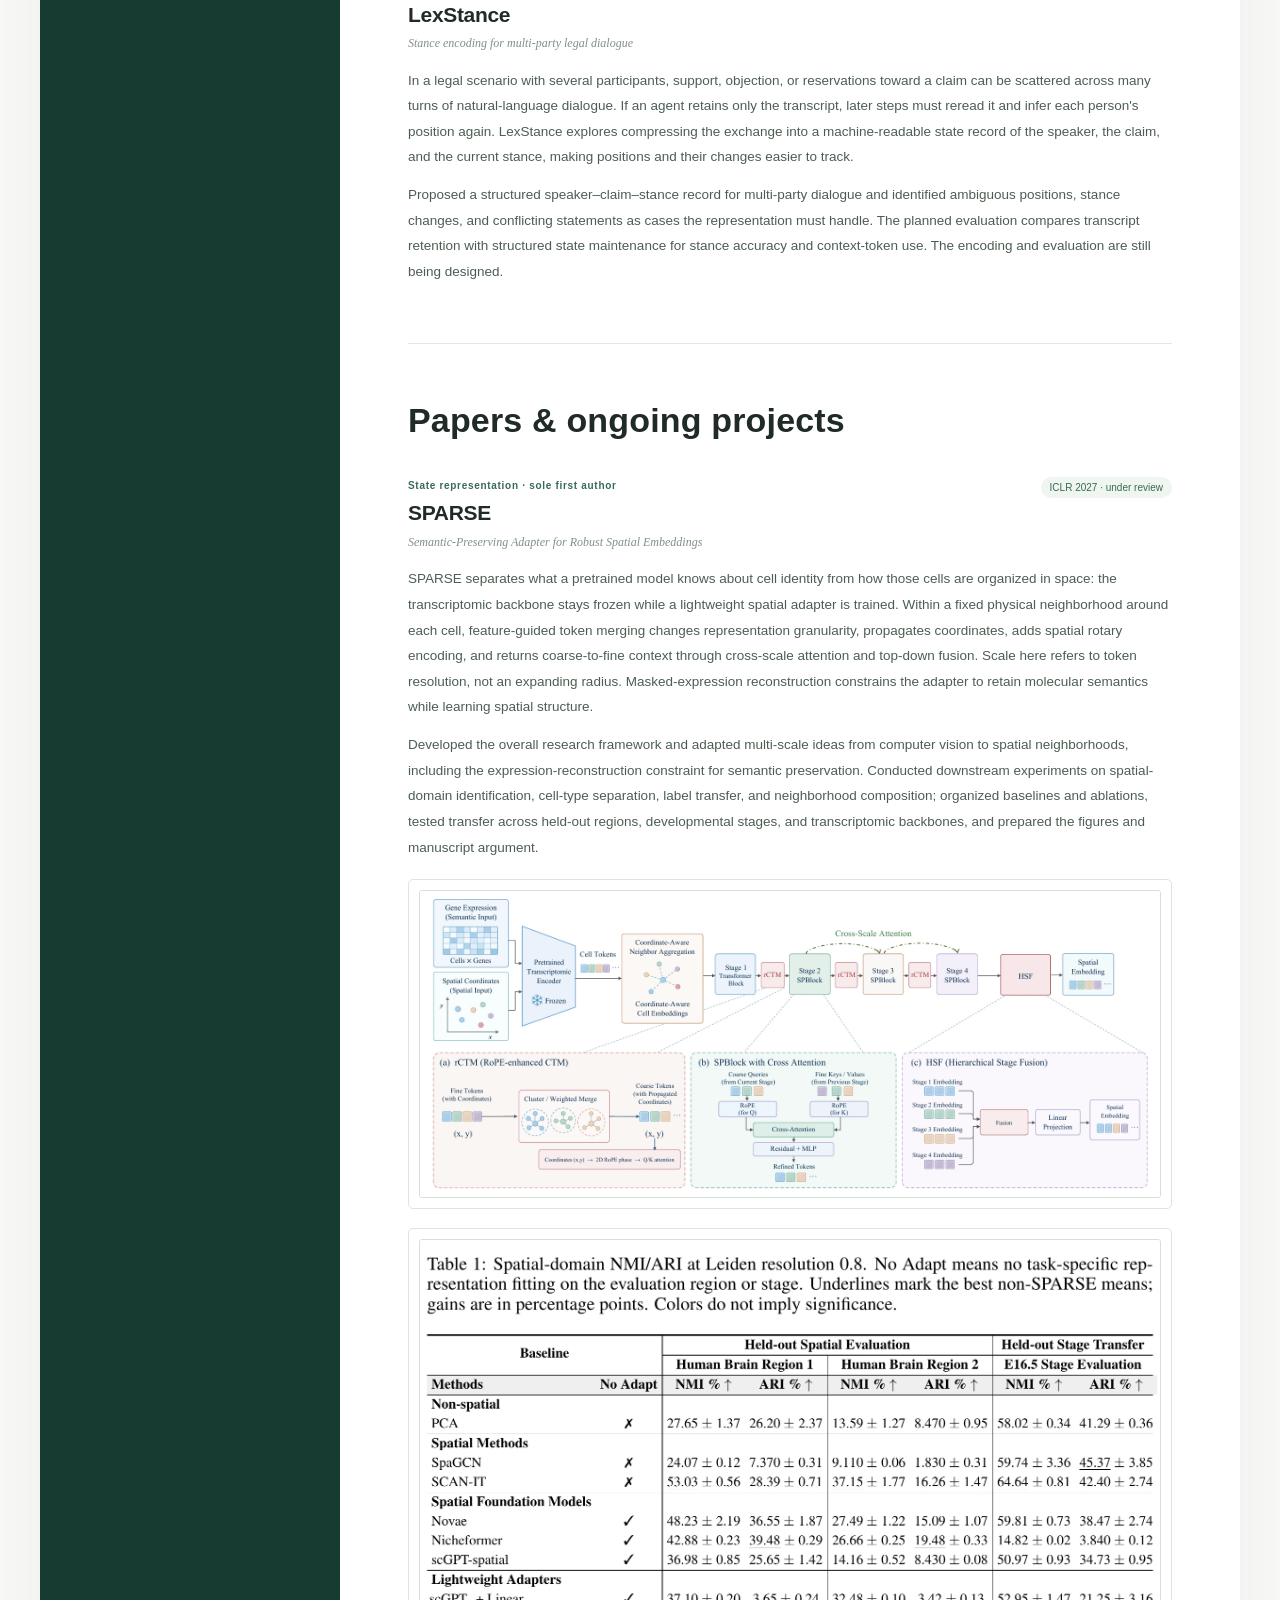
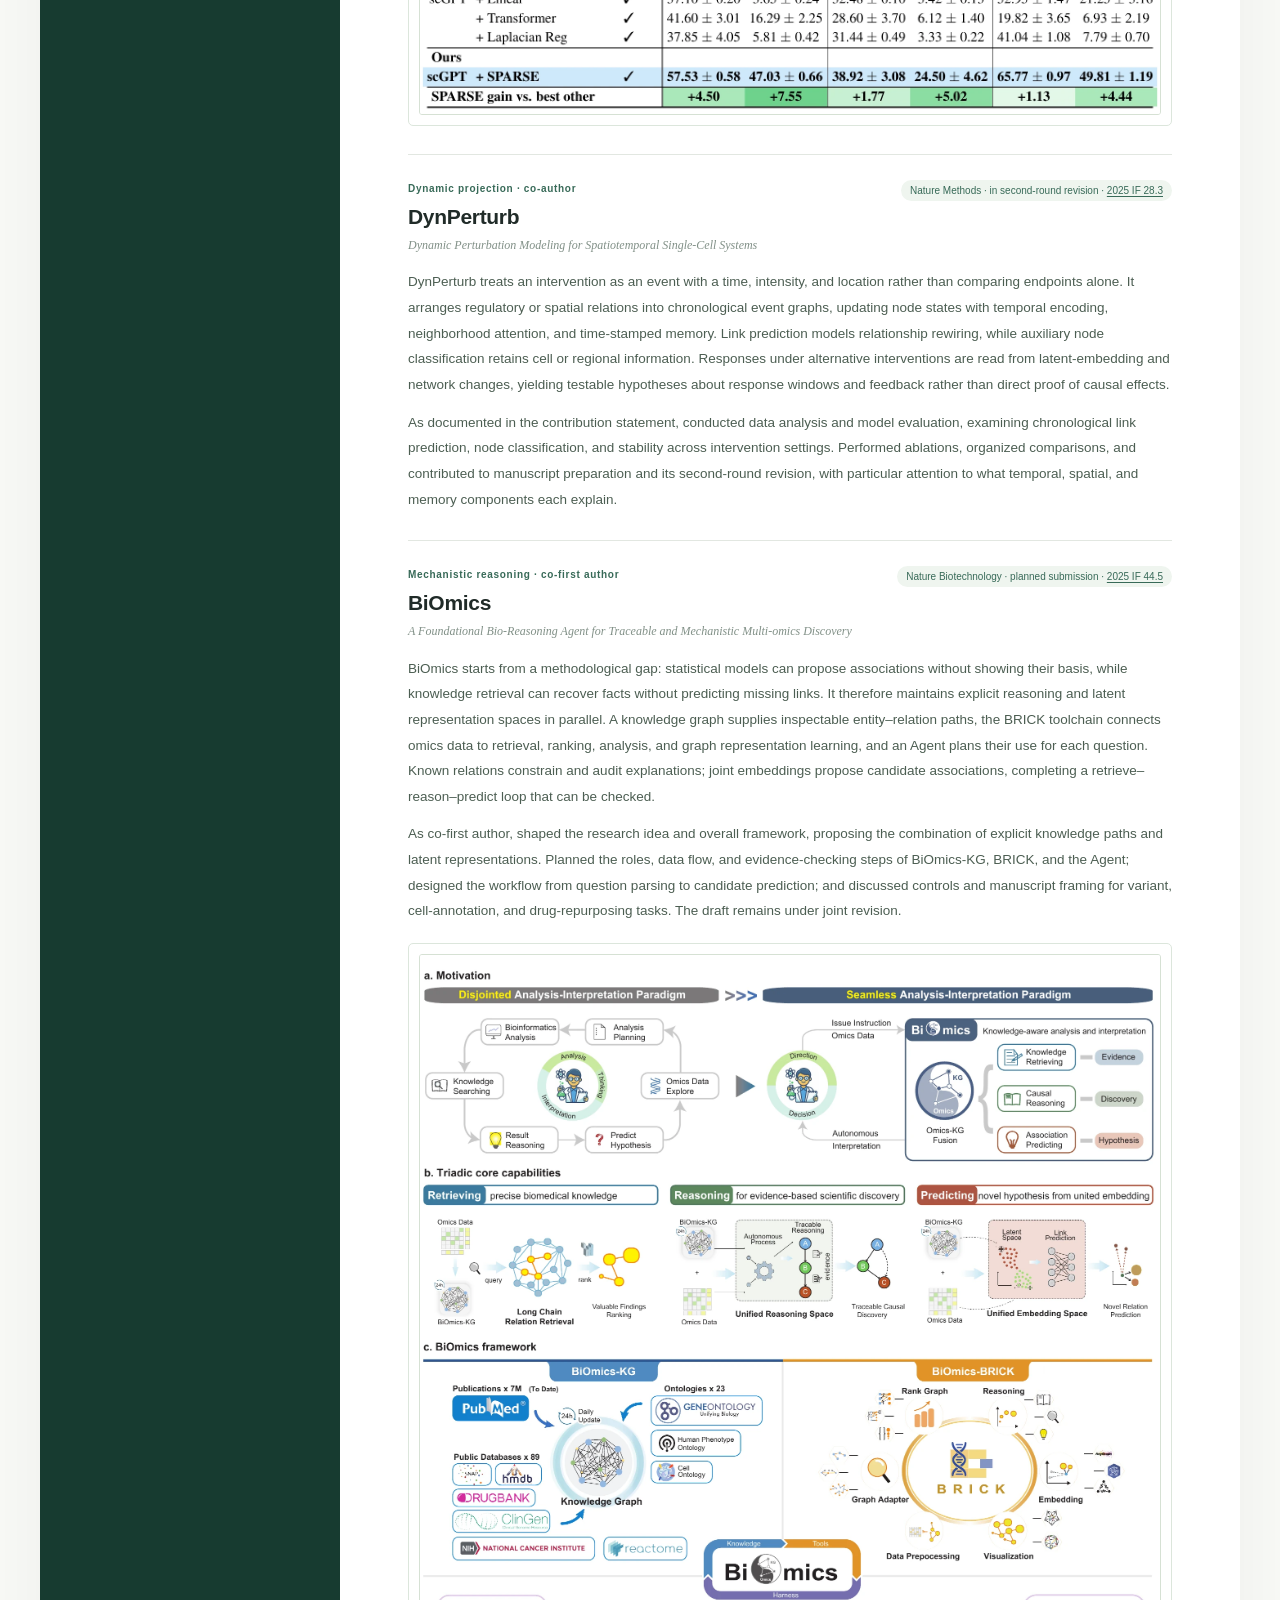
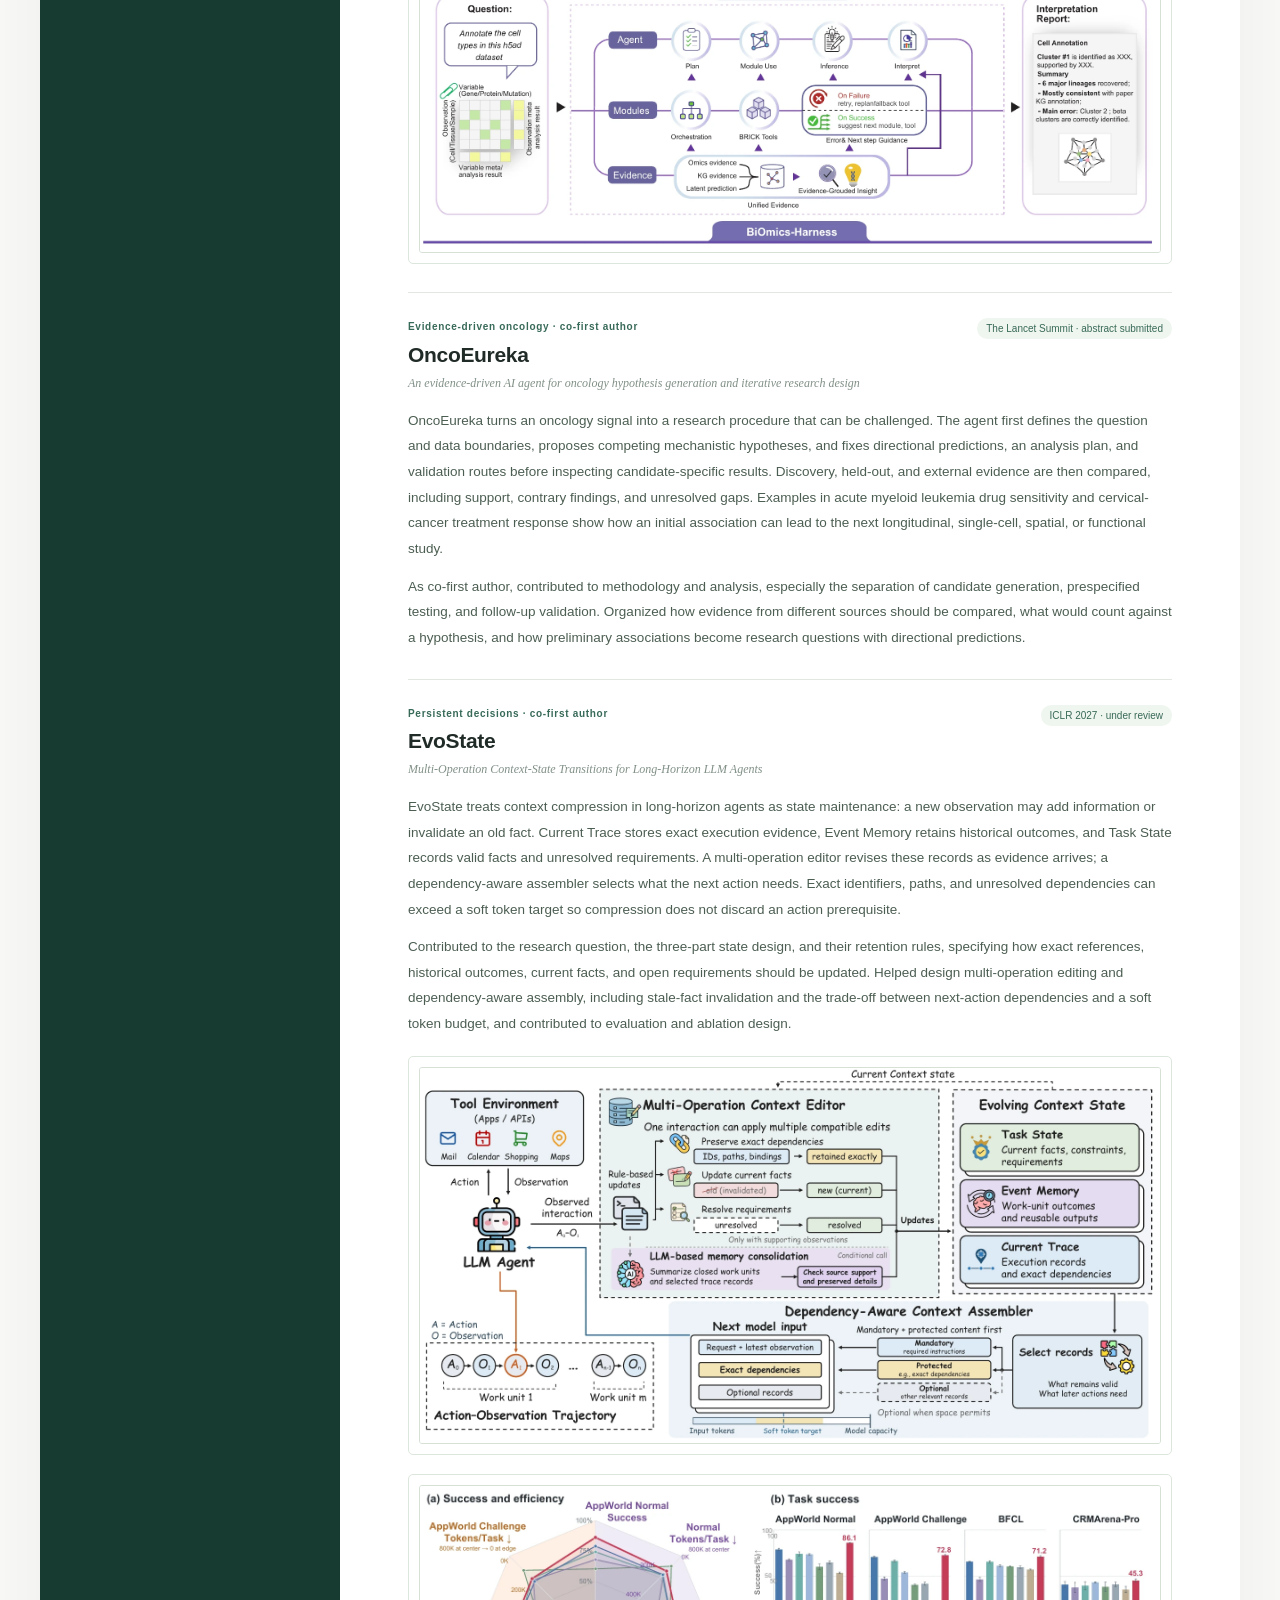
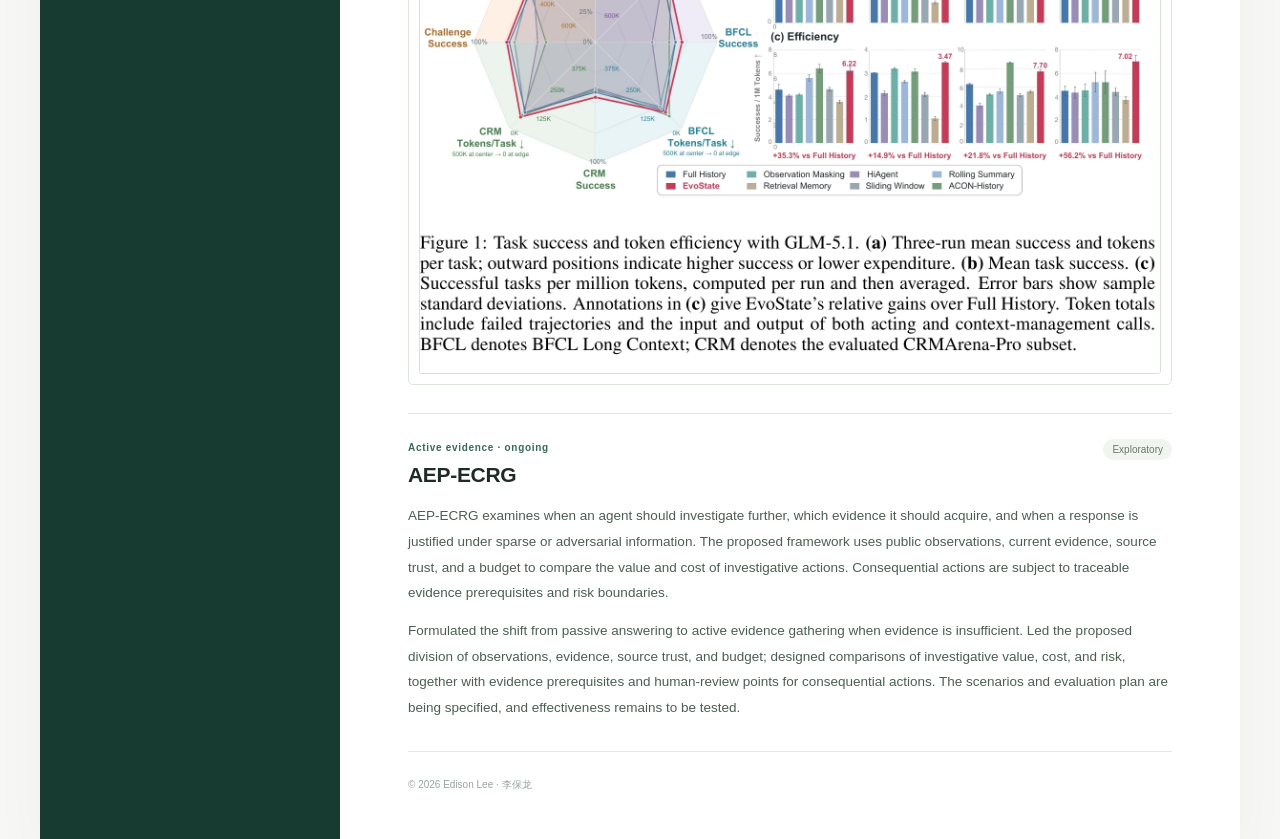
==== commit a8b634f6: "Refocus English project descriptions on methods" ====
--- a/en.html
+++ b/en.html
@@ -77,8 +77,8 @@
       <section class="content-section" id="experience" aria-labelledby="experience-title">
         <div class="section-intro"><h2 id="experience-title">Internships</h2><p>Turning cross-disciplinary questions into concrete models and agent workflows.</p></div>
         <div class="experience-detail">
-          <article class="project-detail" id="work-omnicell"><div class="project-heading"><div><p class="project-kicker">BGI Beijing Innovation Center · AI Algorithm R&amp;D</p><h3>OmniCell</h3></div><span class="status">Preprint · co-first author</span></div><p class="project-subtitle">A foundation model for single-cell and spatial transcriptomics</p><p>OmniCell addresses the missing spatial context in single-cell transcriptomics and the limited resolution of many spatial assays. Its unified pretraining framework models within-cell gene expression and between-cell spatial dependence; spatially adjacent cells are serialized in the input so that the model can represent genes, cells, and tissue topology together. The paper evaluates cell-type structure, co-expression, deconvolution, and spatial-domain identification.</p><p>Built baseline models and evaluation procedures, aligning task settings, controls, and metrics across single-cell and spatial data. Conducted data analysis and model evaluation for cell-type, spatial-domain, and deconvolution tasks, asking whether added neighborhood information improved tissue-level interpretation without obscuring cellular and molecular features. Also contributed to the unified modeling discussion and organization of results. <a class="inline-link" href="https://doi.org/10.64898/2025.12.29.696804" target="_blank" rel="noopener noreferrer">Read the preprint ↗</a></p></article>
-          <article class="project-detail" id="work-goformer"><div class="project-heading"><div><p class="project-kicker">BGI Beijing Innovation Center · AI Algorithm R&amp;D</p><h3>GOformer</h3></div><span class="status">Preparing for submission</span></div><p class="project-subtitle">A single-cell foundation model incorporating Gene Ontology priors</p><p>GOformer introduces Gene Ontology (GO) relations as structured priors for a single-cell transcriptomic foundation model. Its input combines gene identity with continuous expression values. A forward graph encoder passes expression information from genes to GO nodes through a bipartite graph; a Transformer models global interactions among GO nodes, and a reverse graph decoder returns functional information to gene representations. Joint pretraining uses masked gene-expression prediction and cell-level contrastive learning, followed by evaluation on cell-type annotation, expression imputation, and perturbation-response prediction.</p><p>My work focused on readout and comparison designs across cell, gene, and GO representations. I separated linear-probe evaluation of frozen features from performance after task-specific fine-tuning, designed controls and ablations for cell vectors, aggregated gene and GO features, and attention-based fusion, and organized task settings, training protocols, and interpretation of results. The manuscript is being prepared for submission.</p><figure class="paper-figure"><a href="goformer-architecture.svg?v=3" target="_blank" rel="noopener noreferrer" aria-label="Open the GOformer architecture figure"><img src="goformer-architecture.svg?v=3" alt="GOformer architecture: gene expression embedding, gene-to-GO graph encoder, Transformer, GO-to-gene graph decoder, and attention pooling, with English labels" width="886" height="533" loading="lazy"></a></figure></article>
+          <article class="project-detail" id="work-omnicell"><div class="project-heading"><div><p class="project-kicker">BGI Beijing Innovation Center · AI Algorithm R&amp;D</p><h3>OmniCell</h3></div><span class="status">Preprint · co-first author</span></div><p class="project-subtitle">A foundation model for single-cell and spatial transcriptomics</p><p>OmniCell asks one model to learn both expression relationships within a cell and spatial dependencies between cells. It soft-ranks continuous expression values and serializes a target cell with its spatial neighbors; a gene-aware mixture-of-experts module encodes expression, spatially informed attention captures neighborhood structure, and a symmetric bilinear output couples gene and cell representations. This shared representation supports cell-identity, co-expression, and tissue-structure tasks, with cross-task evaluation and ablations testing what each component adds.</p><p>Built baseline models and a unified evaluation workflow across single-cell and spatial tasks, aligning controls, splits, and metrics. Conducted data analysis and cross-task model assessment to test whether spatial context improves tissue-level interpretation while preserving discriminative cell and gene information. Contributed to model discussions and the organization of manuscript results. <a class="inline-link" href="https://doi.org/10.64898/2025.12.29.696804" target="_blank" rel="noopener noreferrer">Read the preprint ↗</a></p></article>
+          <article class="project-detail" id="work-goformer"><div class="project-heading"><div><p class="project-kicker">BGI Beijing Innovation Center · AI Algorithm R&amp;D</p><h3>GOformer</h3></div><span class="status">Preparing for submission</span></div><p class="project-subtitle">A single-cell foundation model incorporating Gene Ontology priors</p><p>GOformer addresses two limits of transcriptomic foundation models: prohibitively long gene sequences and weak structural guidance when learning only from expression correlations. A gene–GO bipartite graph acts as an information bottleneck: a graph encoder gathers gene signals at functional nodes, a Transformer models global relations over the shorter GO sequence, and a reverse graph decoder returns that context to gene representations. Masked-expression reconstruction and momentum contrastive learning constrain gene-level prediction and cell-level embeddings, respectively, allowing structured priors, efficiency, and transfer to be tested together.</p><p>Designed downstream readouts and comparisons across cell, gene, and GO representations, separating linear probes on frozen features from task-specific fine-tuning. Compared aggregation and attention-fusion choices, planned ablations, and organized training protocols, task settings, and interpretation of results. The manuscript is being prepared for submission.</p><figure class="paper-figure"><a href="goformer-architecture.svg?v=3" target="_blank" rel="noopener noreferrer" aria-label="Open the GOformer architecture figure"><img src="goformer-architecture.svg?v=3" alt="GOformer architecture: gene expression embedding, gene-to-GO graph encoder, Transformer, GO-to-gene graph decoder, and attention pooling, with English labels" width="886" height="533" loading="lazy"></a></figure></article>
           <article class="project-detail" id="work-legal"><div class="project-heading"><div><p class="project-kicker">Peking University Law School</p><h3>LexStance</h3></div><span class="status subtle">Concept stage</span></div><p class="project-subtitle">Stance encoding for multi-party legal dialogue</p><p>In a legal scenario with several participants, support, objection, or reservations toward a claim can be scattered across many turns of natural-language dialogue. If an agent retains only the transcript, later steps must reread it and infer each person's position again. LexStance explores compressing the exchange into a machine-readable state record of the speaker, the claim, and the current stance, making positions and their changes easier to track.</p><p>Proposed a structured speaker–claim–stance record for multi-party dialogue and identified ambiguous positions, stance changes, and conflicting statements as cases the representation must handle. The planned evaluation compares transcript retention with structured state maintenance for stance accuracy and context-token use. The encoding and evaluation are still being designed.</p></article>
         </div>
       </section>
@@ -86,11 +86,11 @@
       <section class="content-section" id="publications" aria-labelledby="publications-title">
         <div class="section-intro"><h2 id="publications-title">Papers &amp; ongoing projects</h2></div>
         <div class="project-list">
-          <article class="project-detail" id="work-sparse"><div class="project-heading"><div><p class="project-kicker">State representation · sole first author</p><h3>SPARSE</h3></div><span class="status">ICLR 2027 · under review</span></div><p class="project-subtitle">Semantic-Preserving Adapter for Robust Spatial Embeddings</p><p>SPARSE asks how an existing transcriptomic model can capture tissue structure without retraining its large backbone. Around each focal cell, a lightweight adapter builds a multi-resolution neighborhood using feature-guided token merging, coordinate propagation, spatial rotary position encoding, cross-resolution attention, and top-down fusion. Masked expression reconstruction restrains the adaptation so that spatial context does not erase molecular identity.</p><p>For held-out human-brain regions 1 and 2 and the E16.5 embryo stage, Table 1 reports the highest listed point estimates for both spatial-domain NMI and ARI; the paper also evaluates cell-type separation, label transfer, and neighborhood composition. Contributions included proposing the overall research framework, adapting multi-scale ideas from computer vision to spatial-transcriptomic neighborhoods, and designing the expression-reconstruction constraint to preserve molecular information. I carried out the downstream experiments on spatial-domain identification, cell-type separation, label transfer, and neighborhood composition, including baseline comparisons and ablations, and prepared the figures and manuscript argument.</p><figure class="paper-figure"><a href="sparse-paper-figure.webp" target="_blank" rel="noopener noreferrer" aria-label="Open full-resolution SPARSE main figure"><img src="sparse-paper-figure.webp" alt="SPARSE Figure 1: frozen transcriptomic encoder, coordinate-aware aggregation, multi-scale spatial adapter, and hierarchical feature fusion" width="1668" height="690" loading="lazy"></a></figure><figure class="paper-figure"><a href="sparse-table-1.webp" target="_blank" rel="noopener noreferrer" aria-label="Open the full-resolution SPARSE Table 1"><img src="sparse-table-1.webp" alt="SPARSE Table 1: spatial-domain NMI and ARI on held-out brain regions and the E16.5 embryo stage" width="1570" height="1005" loading="lazy"></a></figure></article>
-          <article class="project-detail" id="work-dynperturb"><div class="project-heading"><div><p class="project-kicker">Dynamic projection · co-author</p><h3>DynPerturb</h3></div><span class="status">Nature Methods · in second-round revision · <a href="https://www.nature.com/nature-portfolio/about-journals/journal-metrics" target="_blank" rel="noopener noreferrer">2025 IF 28.3</a></span></div><p class="project-subtitle">Dynamic Perturbation Modeling for Spatiotemporal Single-Cell Systems</p><p>DynPerturb models when an intervention occurs, how strong it is, and where it acts in one dynamic framework. Time-indexed graphs represent cells or genes and their regulatory or spatial relations. Temporal encoding, spatial adjacency, and time-stamped memory track signal propagation, regulatory rewiring, and changing cell states; link prediction and node classification provide complementary readouts.</p><p>The manuscript studies kidney disease, hematopoietic differentiation, and cardiac development to examine candidate intervention windows, lineage changes, and regional feedback. As documented in the contribution statement, performed data analysis and model evaluation, helped examine dynamic-relation prediction and downstream performance, conducted ablations, organized comparative results, and contributed to manuscript preparation and the second-round revision. The work tested whether modeled responses to different perturbation settings were stable and interpretable.</p></article>
-          <article class="project-detail" id="work-biomics"><div class="project-heading"><div><p class="project-kicker">Mechanistic reasoning · co-first author</p><h3>BiOmics</h3></div><span class="status">Nature Biotechnology · planned submission · <a href="https://www.nature.com/nature-portfolio/about-journals/journal-metrics" target="_blank" rel="noopener noreferrer">2025 IF 44.5</a></span></div><p class="project-subtitle">A Foundational Bio-Reasoning Agent for Traceable and Mechanistic Multi-omics Discovery</p><p>BiOmics addresses the gap between multi-omics output and biological mechanism. It combines an explicit reasoning space with a latent representation space: a knowledge graph grounds entity relations, modular analytical tools process data and candidates, and an agent plans retrieval and inference. The retrieve–reason–predict workflow is intended to produce hypotheses whose sources and reasoning paths can be inspected. The draft covers indirect pathogenic variants, cell annotation, and drug repurposing as cross-scale evaluation settings.</p><p>As co-first author, primarily shaped the research idea and overall framework: proposed combining traceable knowledge paths with latent representations; planned the roles and data flow of BiOmics-KG, BRICK tools, and the Agent; and designed a retrieval–analysis–reasoning–prediction workflow that retains sources, intermediate results, and hypotheses requiring validation. Discussed task design, comparison protocols, and the manuscript argument with the team across indirect pathogenic variants, cell annotation, and drug repurposing. The draft remains under joint revision.</p><figure class="paper-figure"><a href="biomics-main-figure.webp" target="_blank" rel="noopener noreferrer" aria-label="Open the BiOmics main paper figure"><img src="biomics-main-figure.webp" alt="BiOmics Figure 1: motivation, retrieval–reasoning–prediction capabilities, knowledge graph, BRICK tools, and agent framework" width="1810" height="2195" loading="lazy"></a></figure></article>
-          <article class="project-detail" id="work-discovery"><div class="project-heading"><div><p class="project-kicker">Evidence-driven oncology · co-first author</p><h3>OncoEureka</h3></div><span class="status">The Lancet Summit · abstract submitted</span></div><p class="project-subtitle">An evidence-driven AI agent for oncology hypothesis generation and iterative research design</p><p>OncoEureka addresses the fragmentation of clinical observations, omics data, and prior evidence in oncology research. It connects question framing, competing mechanistic hypotheses, multisource testing, and the design of the next study. Directional predictions, validation paths, and an analysis plan are specified before candidate-specific testing to limit post hoc selection. The case studies illustrate the process with venetoclax sensitivity in acute myeloid leukemia, comparing discovery, held-out validation, and external evidence, and with cervical-cancer response to concurrent chemoradiotherapy, weighing competing unfolded-protein-response, hypoxia, and EMT–CAF explanations. These findings motivate longitudinal, single-cell, spatial, and functional-intervention follow-up studies.</p><p>As co-first author, contributed to methodology and analysis, focusing on how candidate hypotheses are fixed before analysis, how supporting and contrary results from distinct sources are compared, and how initial associations become testable research questions.</p></article>
-          <article class="project-detail" id="work-evostate"><div class="project-heading"><div><p class="project-kicker">Persistent decisions · co-first author</p><h3>EvoState</h3></div><span class="status">ICLR 2027 · under review</span></div><p class="project-subtitle">Multi-Operation Context-State Transitions for Long-Horizon LLM Agents</p><p>EvoState studies how long-horizon agents can compress context without losing information needed for the next action. It maintains Current Trace, Event Memory, and Task State as separate records of execution evidence, historical outcomes, and current facts and requirements. A multi-operation editor updates them from new observations; a dependency-aware assembler prioritizes exact identifiers, paths, unresolved requirements, and action dependencies, even when they exceed a soft token target.</p><p>Across four settings spanning AppWorld, BFCL Long Context, and a CRMArena-Pro subset, the paper evaluates task success alongside token expenditure. Contributed to the research question and three-part state design, specifying how exact execution references, historical outcomes, current facts, and unresolved requirements should be retained. Helped design multi-operation updates and dependency-aware assembly, including stale-fact invalidation and prioritization of information needed for the next action, and contributed to evaluation design, ablation questions, and the manuscript argument.</p><figure class="paper-figure"><a href="evostate-paper-figure.webp" target="_blank" rel="noopener noreferrer" aria-label="Open the full-resolution EvoState main method figure"><img src="evostate-paper-figure.webp" alt="EvoState main method figure: multi-operation editor, three evolving context states, and dependency-aware context assembly" width="1662" height="842" loading="lazy"></a></figure><figure class="paper-figure"><a href="evostate-figure-1.webp" target="_blank" rel="noopener noreferrer" aria-label="Open the full-resolution EvoState Figure 1 with its full caption"><img src="evostate-figure-1.webp" alt="EvoState Figure 1: GLM-5.1 task success and token efficiency on AppWorld, BFCL, and CRMArena-Pro, with full caption" width="1550" height="1020" loading="lazy"></a></figure></article>
+          <article class="project-detail" id="work-sparse"><div class="project-heading"><div><p class="project-kicker">State representation · sole first author</p><h3>SPARSE</h3></div><span class="status">ICLR 2027 · under review</span></div><p class="project-subtitle">Semantic-Preserving Adapter for Robust Spatial Embeddings</p><p>SPARSE separates what a pretrained model knows about cell identity from how those cells are organized in space: the transcriptomic backbone stays frozen while a lightweight spatial adapter is trained. Within a fixed physical neighborhood around each cell, feature-guided token merging changes representation granularity, propagates coordinates, adds spatial rotary encoding, and returns coarse-to-fine context through cross-scale attention and top-down fusion. Scale here refers to token resolution, not an expanding radius. Masked-expression reconstruction constrains the adapter to retain molecular semantics while learning spatial structure.</p><p>Developed the overall research framework and adapted multi-scale ideas from computer vision to spatial neighborhoods, including the expression-reconstruction constraint for semantic preservation. Conducted downstream experiments on spatial-domain identification, cell-type separation, label transfer, and neighborhood composition; organized baselines and ablations, tested transfer across held-out regions, developmental stages, and transcriptomic backbones, and prepared the figures and manuscript argument.</p><figure class="paper-figure"><a href="sparse-paper-figure.webp" target="_blank" rel="noopener noreferrer" aria-label="Open full-resolution SPARSE main figure"><img src="sparse-paper-figure.webp" alt="SPARSE Figure 1: frozen transcriptomic encoder, coordinate-aware aggregation, multi-scale spatial adapter, and hierarchical feature fusion" width="1668" height="690" loading="lazy"></a></figure><figure class="paper-figure"><a href="sparse-table-1.webp" target="_blank" rel="noopener noreferrer" aria-label="Open the full-resolution SPARSE Table 1"><img src="sparse-table-1.webp" alt="SPARSE Table 1: spatial-domain NMI and ARI on held-out brain regions and the E16.5 embryo stage" width="1570" height="1005" loading="lazy"></a></figure></article>
+          <article class="project-detail" id="work-dynperturb"><div class="project-heading"><div><p class="project-kicker">Dynamic projection · co-author</p><h3>DynPerturb</h3></div><span class="status">Nature Methods · in second-round revision · <a href="https://www.nature.com/nature-portfolio/about-journals/journal-metrics" target="_blank" rel="noopener noreferrer">2025 IF 28.3</a></span></div><p class="project-subtitle">Dynamic Perturbation Modeling for Spatiotemporal Single-Cell Systems</p><p>DynPerturb treats an intervention as an event with a time, intensity, and location rather than comparing endpoints alone. It arranges regulatory or spatial relations into chronological event graphs, updating node states with temporal encoding, neighborhood attention, and time-stamped memory. Link prediction models relationship rewiring, while auxiliary node classification retains cell or regional information. Responses under alternative interventions are read from latent-embedding and network changes, yielding testable hypotheses about response windows and feedback rather than direct proof of causal effects.</p><p>As documented in the contribution statement, conducted data analysis and model evaluation, examining chronological link prediction, node classification, and stability across intervention settings. Performed ablations, organized comparisons, and contributed to manuscript preparation and its second-round revision, with particular attention to what temporal, spatial, and memory components each explain.</p></article>
+          <article class="project-detail" id="work-biomics"><div class="project-heading"><div><p class="project-kicker">Mechanistic reasoning · co-first author</p><h3>BiOmics</h3></div><span class="status">Nature Biotechnology · planned submission · <a href="https://www.nature.com/nature-portfolio/about-journals/journal-metrics" target="_blank" rel="noopener noreferrer">2025 IF 44.5</a></span></div><p class="project-subtitle">A Foundational Bio-Reasoning Agent for Traceable and Mechanistic Multi-omics Discovery</p><p>BiOmics starts from a methodological gap: statistical models can propose associations without showing their basis, while knowledge retrieval can recover facts without predicting missing links. It therefore maintains explicit reasoning and latent representation spaces in parallel. A knowledge graph supplies inspectable entity–relation paths, the BRICK toolchain connects omics data to retrieval, ranking, analysis, and graph representation learning, and an Agent plans their use for each question. Known relations constrain and audit explanations; joint embeddings propose candidate associations, completing a retrieve–reason–predict loop that can be checked.</p><p>As co-first author, shaped the research idea and overall framework, proposing the combination of explicit knowledge paths and latent representations. Planned the roles, data flow, and evidence-checking steps of BiOmics-KG, BRICK, and the Agent; designed the workflow from question parsing to candidate prediction; and discussed controls and manuscript framing for variant, cell-annotation, and drug-repurposing tasks. The draft remains under joint revision.</p><figure class="paper-figure"><a href="biomics-main-figure.webp" target="_blank" rel="noopener noreferrer" aria-label="Open the BiOmics main paper figure"><img src="biomics-main-figure.webp" alt="BiOmics Figure 1: motivation, retrieval–reasoning–prediction capabilities, knowledge graph, BRICK tools, and agent framework" width="1810" height="2195" loading="lazy"></a></figure></article>
+          <article class="project-detail" id="work-discovery"><div class="project-heading"><div><p class="project-kicker">Evidence-driven oncology · co-first author</p><h3>OncoEureka</h3></div><span class="status">The Lancet Summit · abstract submitted</span></div><p class="project-subtitle">An evidence-driven AI agent for oncology hypothesis generation and iterative research design</p><p>OncoEureka turns an oncology signal into a research procedure that can be challenged. The agent first defines the question and data boundaries, proposes competing mechanistic hypotheses, and fixes directional predictions, an analysis plan, and validation routes before inspecting candidate-specific results. Discovery, held-out, and external evidence are then compared, including support, contrary findings, and unresolved gaps. Examples in acute myeloid leukemia drug sensitivity and cervical-cancer treatment response show how an initial association can lead to the next longitudinal, single-cell, spatial, or functional study.</p><p>As co-first author, contributed to methodology and analysis, especially the separation of candidate generation, prespecified testing, and follow-up validation. Organized how evidence from different sources should be compared, what would count against a hypothesis, and how preliminary associations become research questions with directional predictions.</p></article>
+          <article class="project-detail" id="work-evostate"><div class="project-heading"><div><p class="project-kicker">Persistent decisions · co-first author</p><h3>EvoState</h3></div><span class="status">ICLR 2027 · under review</span></div><p class="project-subtitle">Multi-Operation Context-State Transitions for Long-Horizon LLM Agents</p><p>EvoState treats context compression in long-horizon agents as state maintenance: a new observation may add information or invalidate an old fact. Current Trace stores exact execution evidence, Event Memory retains historical outcomes, and Task State records valid facts and unresolved requirements. A multi-operation editor revises these records as evidence arrives; a dependency-aware assembler selects what the next action needs. Exact identifiers, paths, and unresolved dependencies can exceed a soft token target so compression does not discard an action prerequisite.</p><p>Contributed to the research question, the three-part state design, and their retention rules, specifying how exact references, historical outcomes, current facts, and open requirements should be updated. Helped design multi-operation editing and dependency-aware assembly, including stale-fact invalidation and the trade-off between next-action dependencies and a soft token budget, and contributed to evaluation and ablation design.</p><figure class="paper-figure"><a href="evostate-paper-figure.webp" target="_blank" rel="noopener noreferrer" aria-label="Open the full-resolution EvoState main method figure"><img src="evostate-paper-figure.webp" alt="EvoState main method figure: multi-operation editor, three evolving context states, and dependency-aware context assembly" width="1662" height="842" loading="lazy"></a></figure><figure class="paper-figure"><a href="evostate-figure-1.webp" target="_blank" rel="noopener noreferrer" aria-label="Open the full-resolution EvoState Figure 1 with its full caption"><img src="evostate-figure-1.webp" alt="EvoState Figure 1: GLM-5.1 task success and token efficiency on AppWorld, BFCL, and CRMArena-Pro, with full caption" width="1550" height="1020" loading="lazy"></a></figure></article>
           <article class="project-detail" id="work-aep"><div class="project-heading"><div><p class="project-kicker">Active evidence · ongoing</p><h3>AEP-ECRG</h3></div><span class="status subtle">Exploratory</span></div><p>AEP-ECRG examines when an agent should investigate further, which evidence it should acquire, and when a response is justified under sparse or adversarial information. The proposed framework uses public observations, current evidence, source trust, and a budget to compare the value and cost of investigative actions. Consequential actions are subject to traceable evidence prerequisites and risk boundaries.</p><p>Formulated the shift from passive answering to active evidence gathering when evidence is insufficient. Led the proposed division of observations, evidence, source trust, and budget; designed comparisons of investigative value, cost, and risk, together with evidence prerequisites and human-review points for consequential actions. The scenarios and evaluation plan are being specified, and effectiveness remains to be tested.</p></article>
         </div>
       </section>
--- a/site.css
+++ b/site.css
@@ -84,3 +84,5 @@
 
 
 .status a{text-decoration:underline;text-decoration-color:currentColor;text-underline-offset:2px}
+
+@media screen and (max-width:750px){.profile-panel .contact-list{grid-template-columns:1fr;gap:0}}
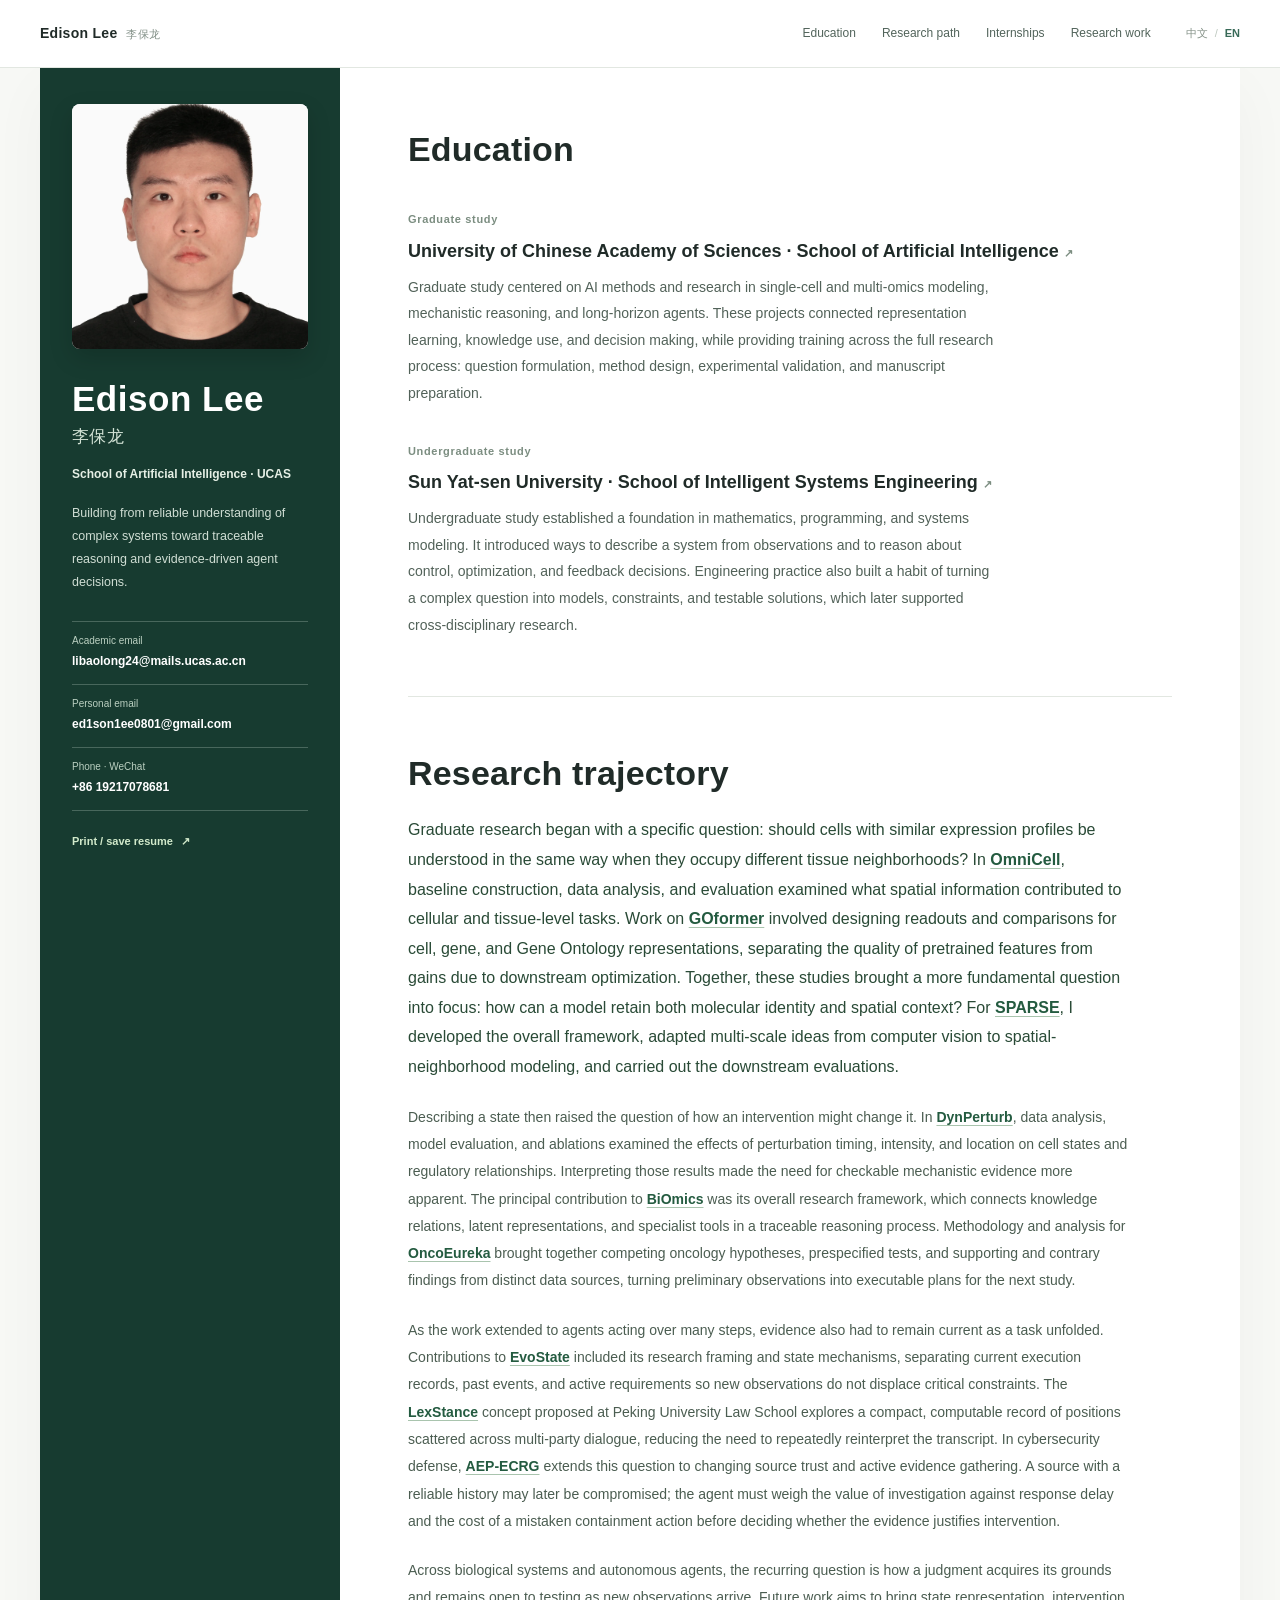
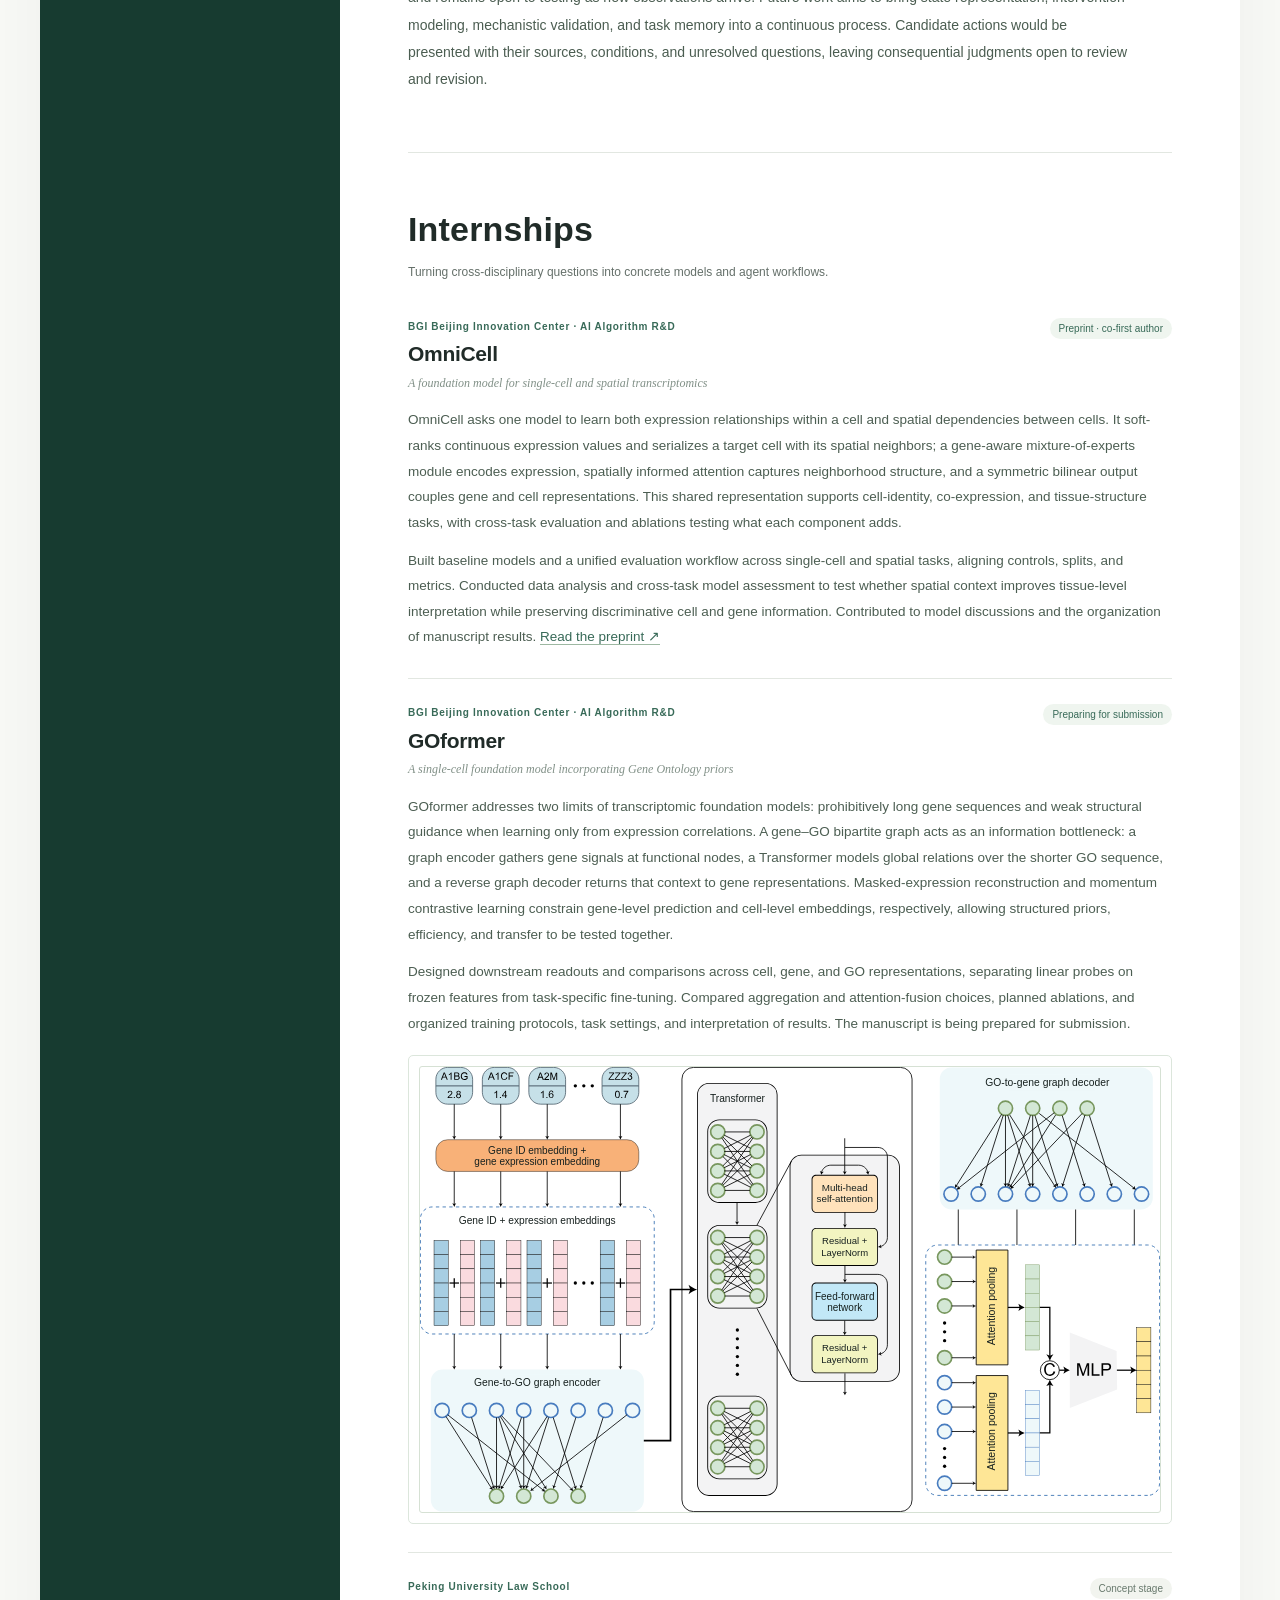
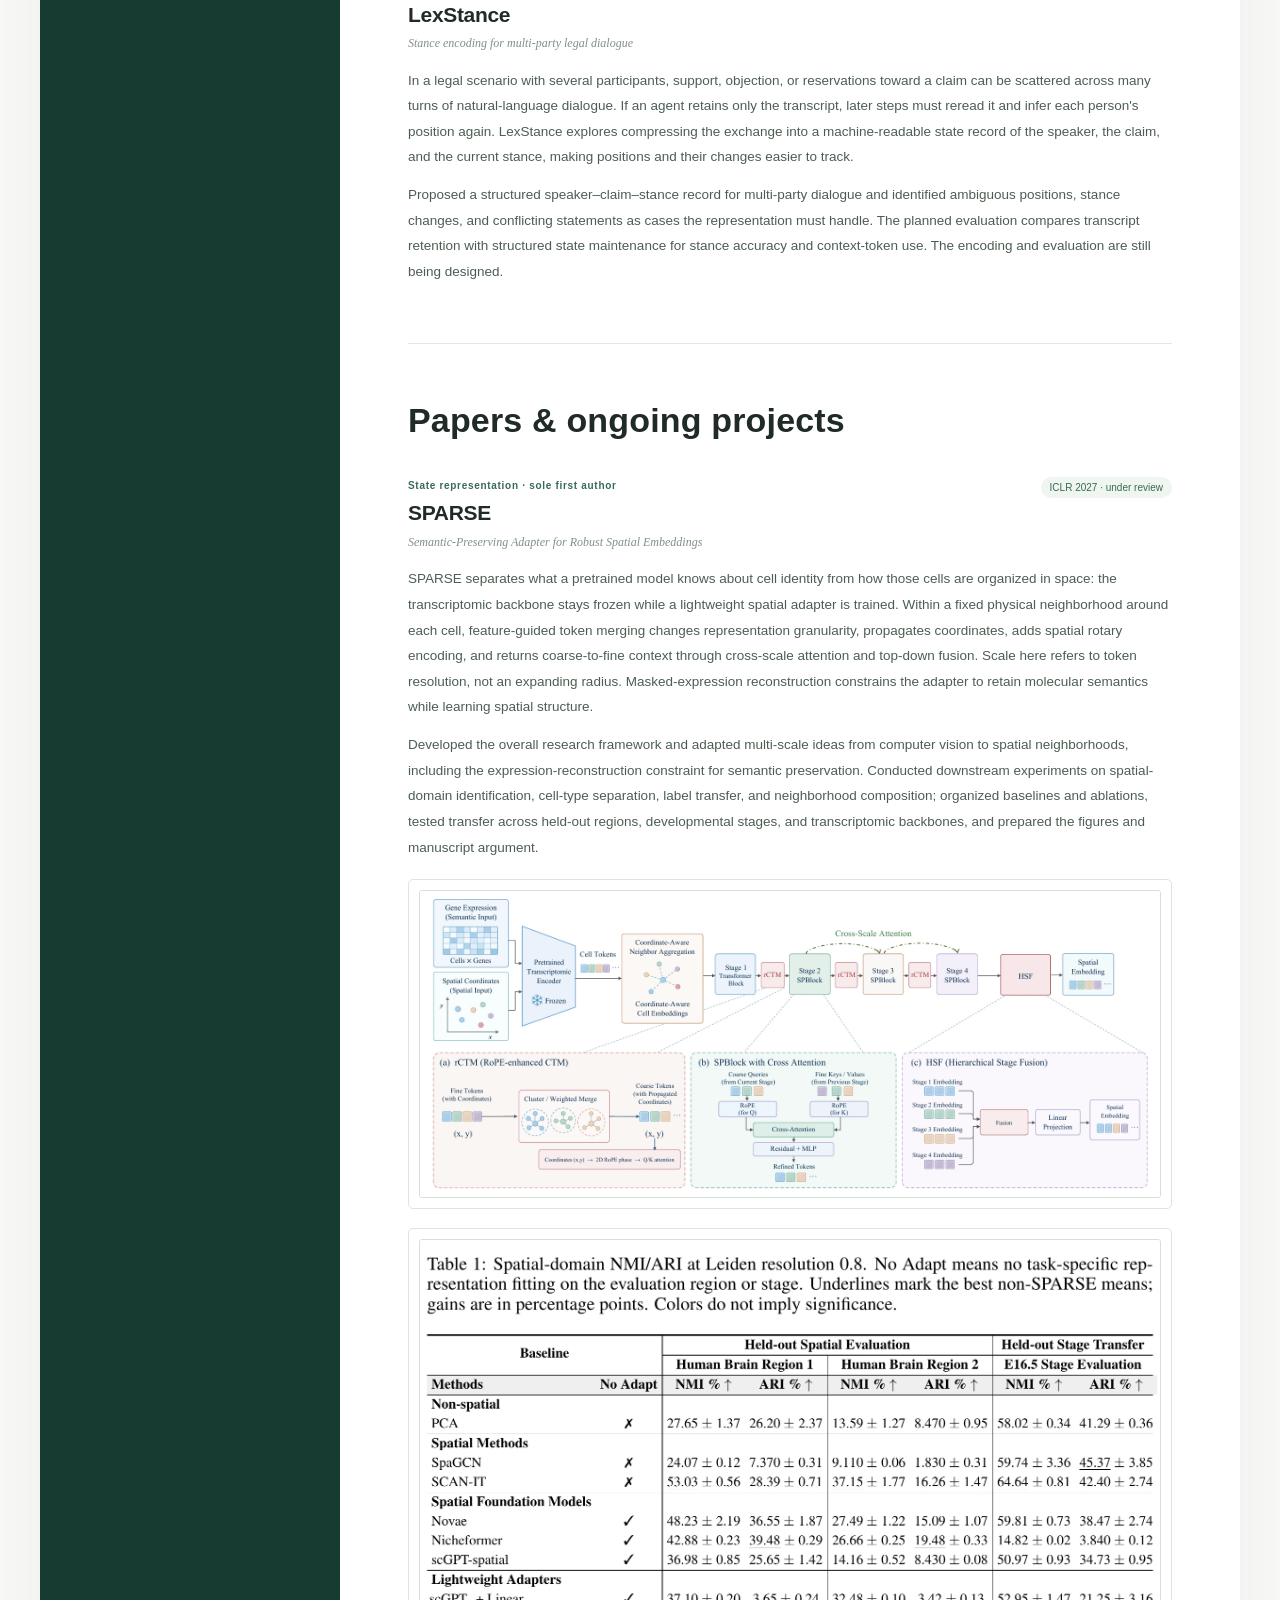
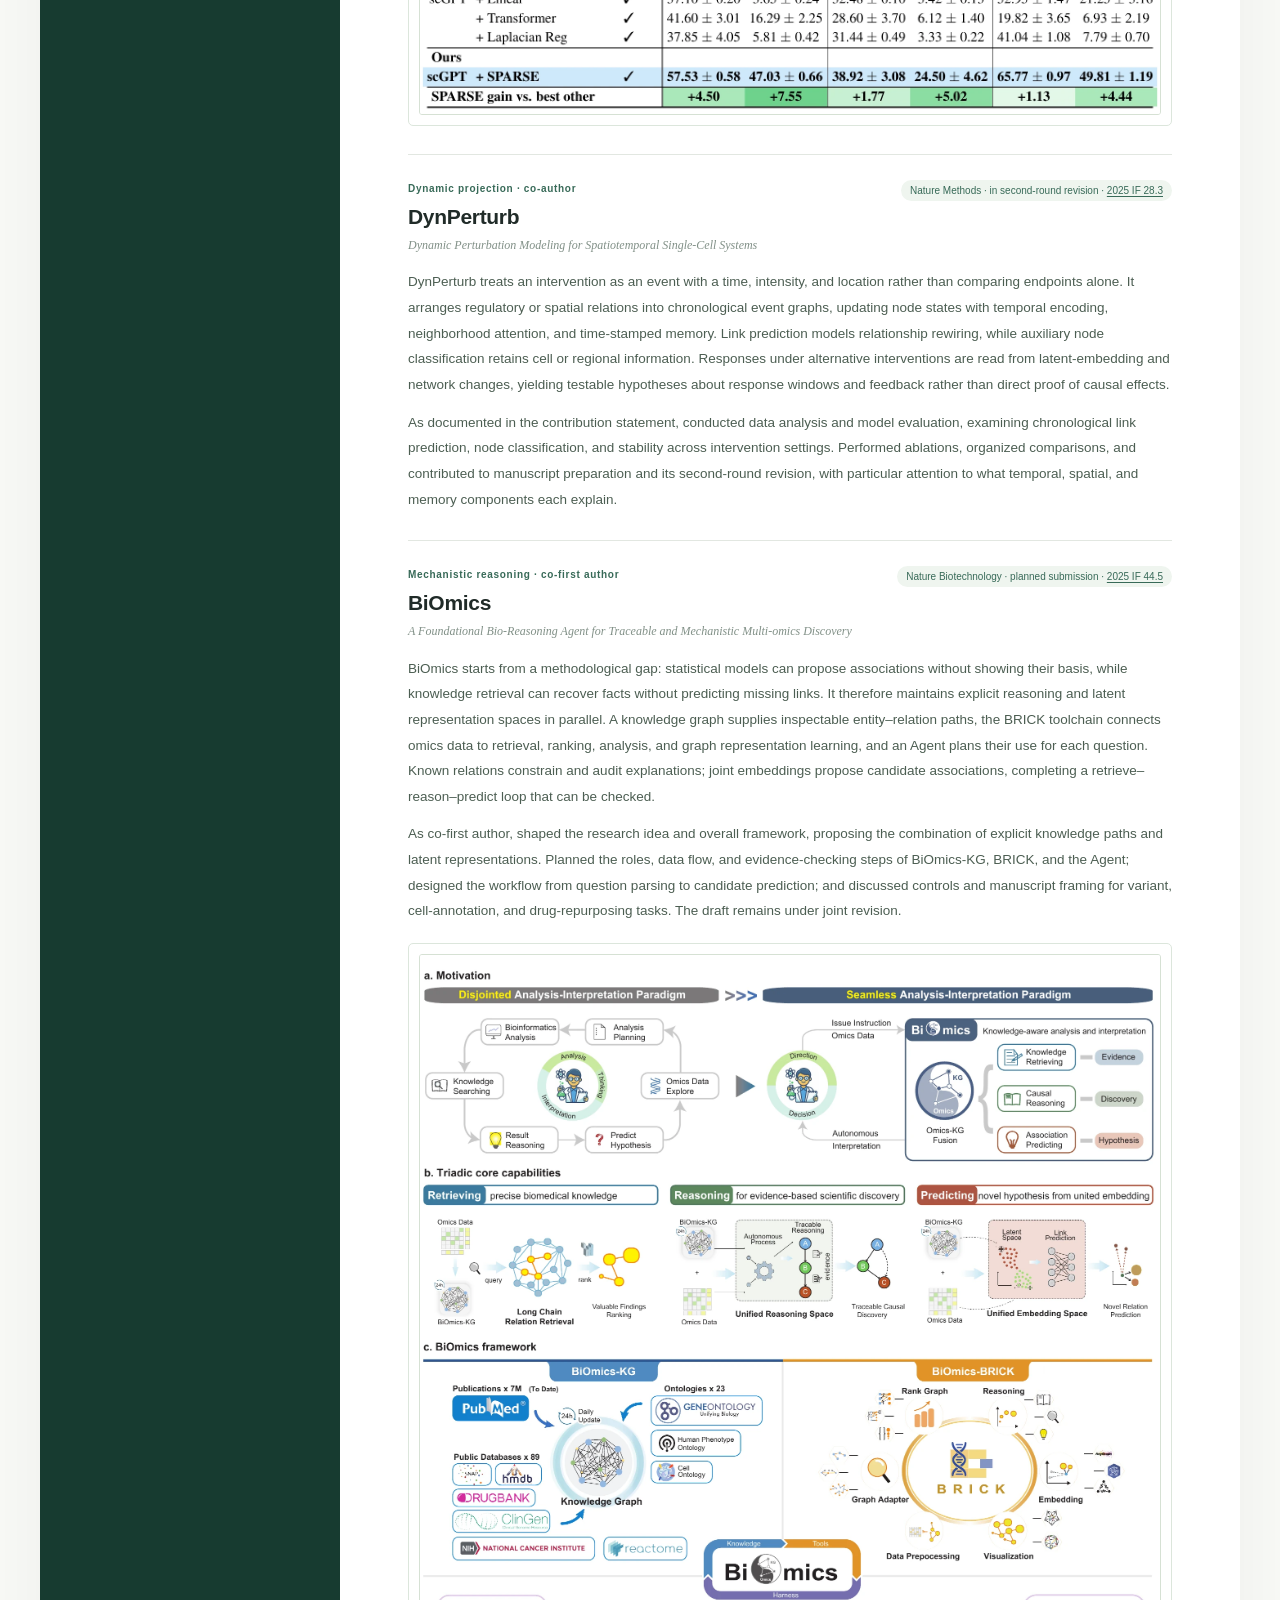
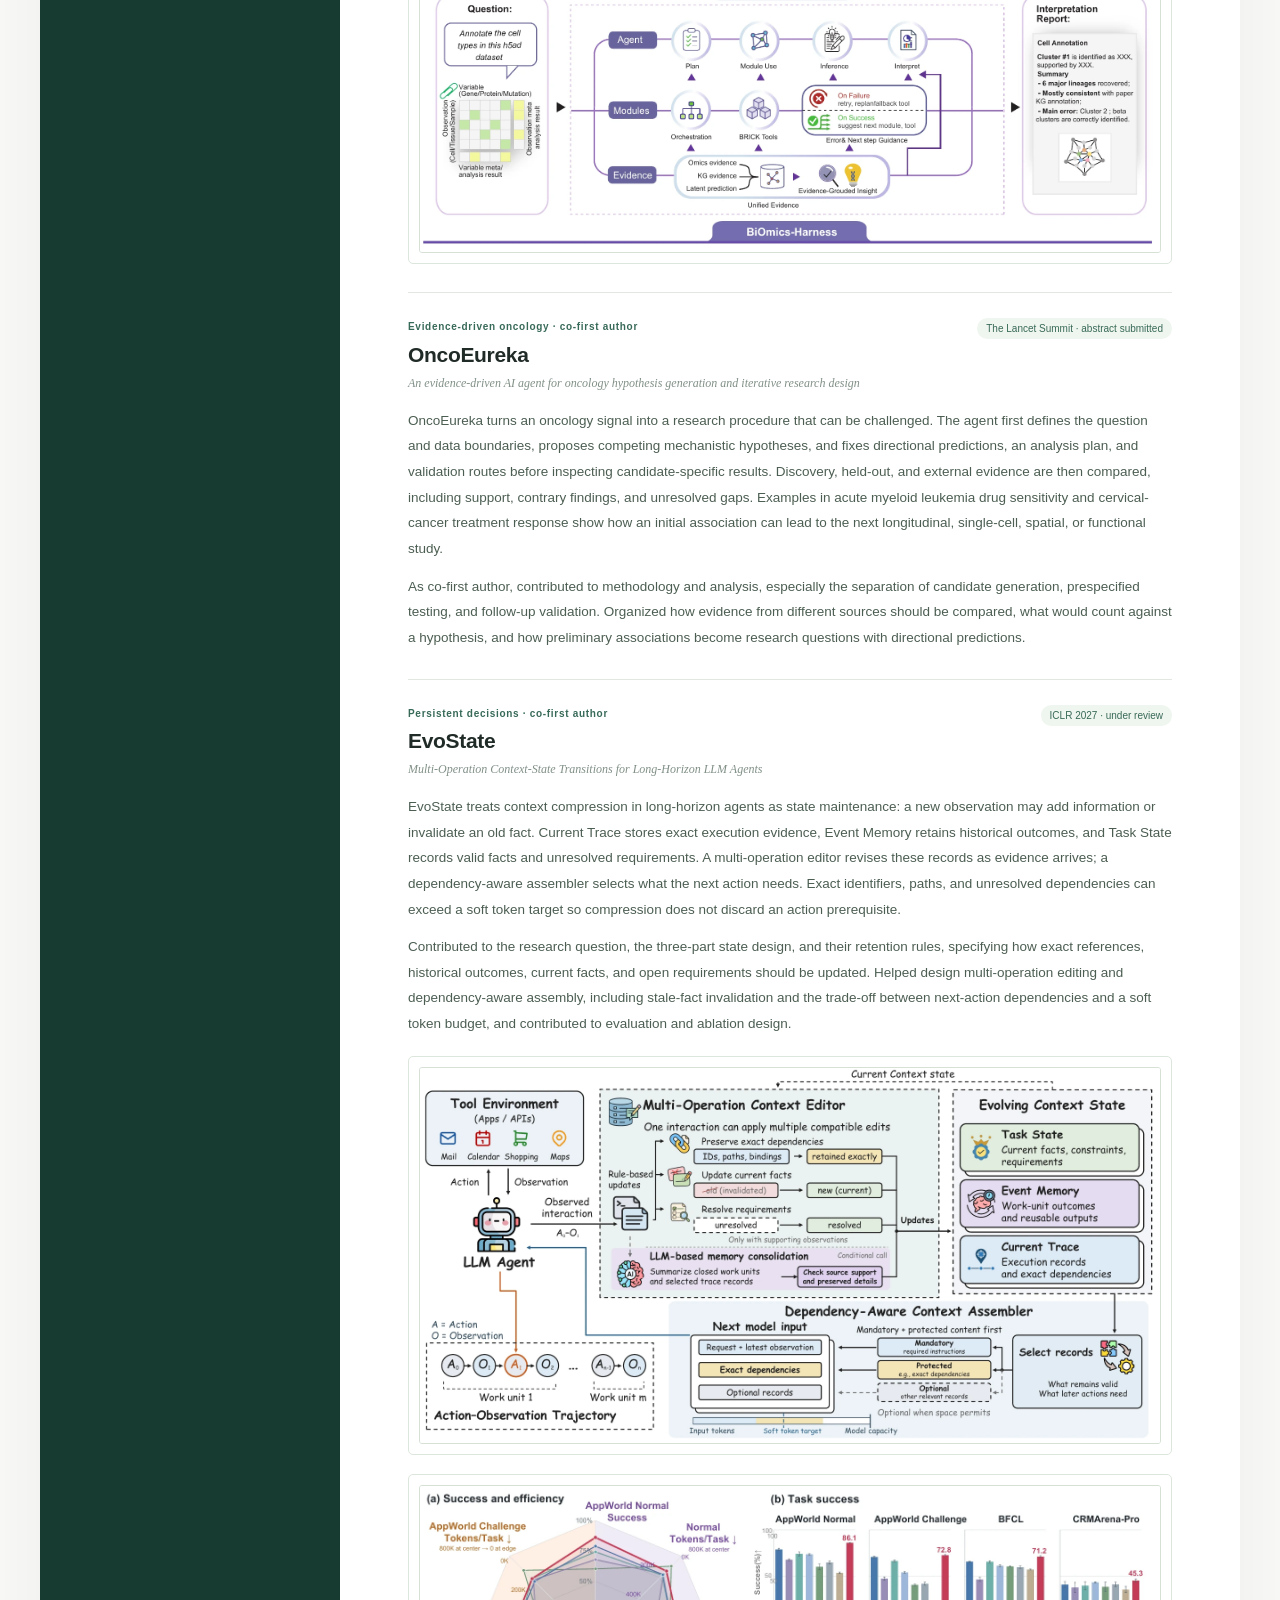
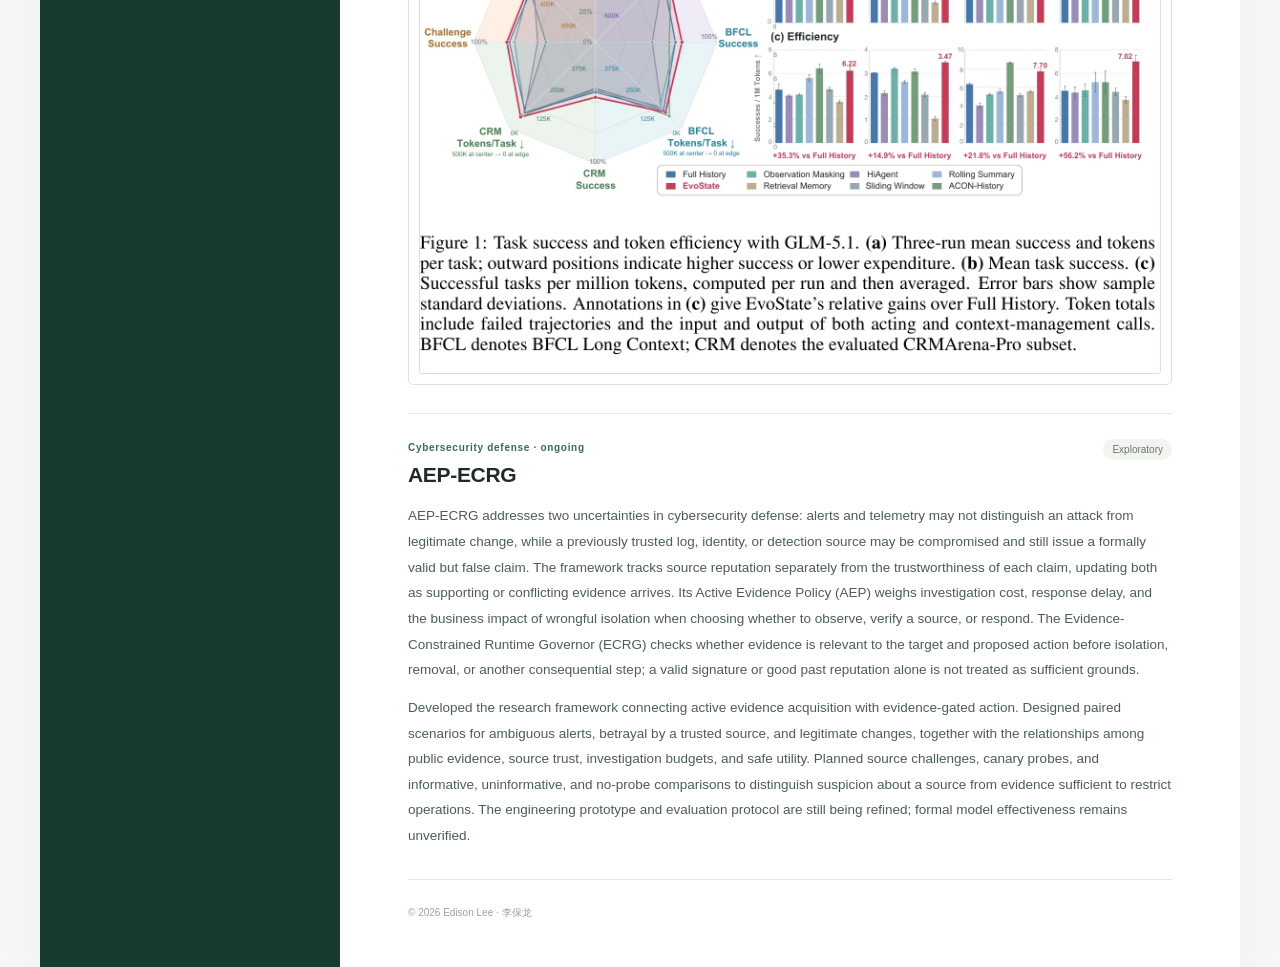
==== commit 03e779e9: "Clarify AEP-ECRG cybersecurity and trust research Updated project details for AEP-ECRG to include cy" ====
--- a/en.html
+++ b/en.html
@@ -69,7 +69,7 @@
         <div class="route-essay">
           <p class="route-lead">Graduate research began with a specific question: should cells with similar expression profiles be understood in the same way when they occupy different tissue neighborhoods? In <a href="#work-omnicell">OmniCell</a>, baseline construction, data analysis, and evaluation examined what spatial information contributed to cellular and tissue-level tasks. Work on <a href="#work-goformer">GOformer</a> involved designing readouts and comparisons for cell, gene, and Gene Ontology representations, separating the quality of pretrained features from gains due to downstream optimization. Together, these studies brought a more fundamental question into focus: how can a model retain both molecular identity and spatial context? For <a href="#work-sparse">SPARSE</a>, I developed the overall framework, adapted multi-scale ideas from computer vision to spatial-neighborhood modeling, and carried out the downstream evaluations.</p>
           <p>Describing a state then raised the question of how an intervention might change it. In <a href="#work-dynperturb">DynPerturb</a>, data analysis, model evaluation, and ablations examined the effects of perturbation timing, intensity, and location on cell states and regulatory relationships. Interpreting those results made the need for checkable mechanistic evidence more apparent. The principal contribution to <a href="#work-biomics">BiOmics</a> was its overall research framework, which connects knowledge relations, latent representations, and specialist tools in a traceable reasoning process. Methodology and analysis for <a href="#work-discovery">OncoEureka</a> brought together competing oncology hypotheses, prespecified tests, and supporting and contrary findings from distinct data sources, turning preliminary observations into executable plans for the next study.</p>
-          <p>As the work extended to agents acting over many steps, evidence also had to remain current as a task unfolded. Contributions to <a href="#work-evostate">EvoState</a> included its research framing and state mechanisms, separating current execution records, past events, and active requirements so new observations do not displace critical constraints. The <a href="#work-legal">LexStance</a> concept proposed at Peking University Law School explores a compact, computable record of positions scattered across multi-party dialogue, reducing the need to repeatedly reinterpret the transcript. <a href="#work-aep">AEP-ECRG</a> carries the question into active evidence gathering: when existing grounds are insufficient for action, its proposed framework compares the value, cost, and risk of further investigation and sets evidence prerequisites for consequential steps.</p>
+          <p>As the work extended to agents acting over many steps, evidence also had to remain current as a task unfolded. Contributions to <a href="#work-evostate">EvoState</a> included its research framing and state mechanisms, separating current execution records, past events, and active requirements so new observations do not displace critical constraints. The <a href="#work-legal">LexStance</a> concept proposed at Peking University Law School explores a compact, computable record of positions scattered across multi-party dialogue, reducing the need to repeatedly reinterpret the transcript. In cybersecurity defense, <a href="#work-aep">AEP-ECRG</a> extends this question to changing source trust and active evidence gathering. A source with a reliable history may later be compromised; the agent must weigh the value of investigation against response delay and the cost of a mistaken containment action before deciding whether the evidence justifies intervention.</p>
           <p>Across biological systems and autonomous agents, the recurring question is how a judgment acquires its grounds and remains open to testing as new observations arrive. Future work aims to bring state representation, intervention modeling, mechanistic validation, and task memory into a continuous process. Candidate actions would be presented with their sources, conditions, and unresolved questions, leaving consequential judgments open to review and revision.</p>
         </div>
       </section>
@@ -91,7 +91,7 @@
           <article class="project-detail" id="work-biomics"><div class="project-heading"><div><p class="project-kicker">Mechanistic reasoning · co-first author</p><h3>BiOmics</h3></div><span class="status">Nature Biotechnology · planned submission · <a href="https://www.nature.com/nature-portfolio/about-journals/journal-metrics" target="_blank" rel="noopener noreferrer">2025 IF 44.5</a></span></div><p class="project-subtitle">A Foundational Bio-Reasoning Agent for Traceable and Mechanistic Multi-omics Discovery</p><p>BiOmics starts from a methodological gap: statistical models can propose associations without showing their basis, while knowledge retrieval can recover facts without predicting missing links. It therefore maintains explicit reasoning and latent representation spaces in parallel. A knowledge graph supplies inspectable entity–relation paths, the BRICK toolchain connects omics data to retrieval, ranking, analysis, and graph representation learning, and an Agent plans their use for each question. Known relations constrain and audit explanations; joint embeddings propose candidate associations, completing a retrieve–reason–predict loop that can be checked.</p><p>As co-first author, shaped the research idea and overall framework, proposing the combination of explicit knowledge paths and latent representations. Planned the roles, data flow, and evidence-checking steps of BiOmics-KG, BRICK, and the Agent; designed the workflow from question parsing to candidate prediction; and discussed controls and manuscript framing for variant, cell-annotation, and drug-repurposing tasks. The draft remains under joint revision.</p><figure class="paper-figure"><a href="biomics-main-figure.webp" target="_blank" rel="noopener noreferrer" aria-label="Open the BiOmics main paper figure"><img src="biomics-main-figure.webp" alt="BiOmics Figure 1: motivation, retrieval–reasoning–prediction capabilities, knowledge graph, BRICK tools, and agent framework" width="1810" height="2195" loading="lazy"></a></figure></article>
           <article class="project-detail" id="work-discovery"><div class="project-heading"><div><p class="project-kicker">Evidence-driven oncology · co-first author</p><h3>OncoEureka</h3></div><span class="status">The Lancet Summit · abstract submitted</span></div><p class="project-subtitle">An evidence-driven AI agent for oncology hypothesis generation and iterative research design</p><p>OncoEureka turns an oncology signal into a research procedure that can be challenged. The agent first defines the question and data boundaries, proposes competing mechanistic hypotheses, and fixes directional predictions, an analysis plan, and validation routes before inspecting candidate-specific results. Discovery, held-out, and external evidence are then compared, including support, contrary findings, and unresolved gaps. Examples in acute myeloid leukemia drug sensitivity and cervical-cancer treatment response show how an initial association can lead to the next longitudinal, single-cell, spatial, or functional study.</p><p>As co-first author, contributed to methodology and analysis, especially the separation of candidate generation, prespecified testing, and follow-up validation. Organized how evidence from different sources should be compared, what would count against a hypothesis, and how preliminary associations become research questions with directional predictions.</p></article>
           <article class="project-detail" id="work-evostate"><div class="project-heading"><div><p class="project-kicker">Persistent decisions · co-first author</p><h3>EvoState</h3></div><span class="status">ICLR 2027 · under review</span></div><p class="project-subtitle">Multi-Operation Context-State Transitions for Long-Horizon LLM Agents</p><p>EvoState treats context compression in long-horizon agents as state maintenance: a new observation may add information or invalidate an old fact. Current Trace stores exact execution evidence, Event Memory retains historical outcomes, and Task State records valid facts and unresolved requirements. A multi-operation editor revises these records as evidence arrives; a dependency-aware assembler selects what the next action needs. Exact identifiers, paths, and unresolved dependencies can exceed a soft token target so compression does not discard an action prerequisite.</p><p>Contributed to the research question, the three-part state design, and their retention rules, specifying how exact references, historical outcomes, current facts, and open requirements should be updated. Helped design multi-operation editing and dependency-aware assembly, including stale-fact invalidation and the trade-off between next-action dependencies and a soft token budget, and contributed to evaluation and ablation design.</p><figure class="paper-figure"><a href="evostate-paper-figure.webp" target="_blank" rel="noopener noreferrer" aria-label="Open the full-resolution EvoState main method figure"><img src="evostate-paper-figure.webp" alt="EvoState main method figure: multi-operation editor, three evolving context states, and dependency-aware context assembly" width="1662" height="842" loading="lazy"></a></figure><figure class="paper-figure"><a href="evostate-figure-1.webp" target="_blank" rel="noopener noreferrer" aria-label="Open the full-resolution EvoState Figure 1 with its full caption"><img src="evostate-figure-1.webp" alt="EvoState Figure 1: GLM-5.1 task success and token efficiency on AppWorld, BFCL, and CRMArena-Pro, with full caption" width="1550" height="1020" loading="lazy"></a></figure></article>
-          <article class="project-detail" id="work-aep"><div class="project-heading"><div><p class="project-kicker">Active evidence · ongoing</p><h3>AEP-ECRG</h3></div><span class="status subtle">Exploratory</span></div><p>AEP-ECRG examines when an agent should investigate further, which evidence it should acquire, and when a response is justified under sparse or adversarial information. The proposed framework uses public observations, current evidence, source trust, and a budget to compare the value and cost of investigative actions. Consequential actions are subject to traceable evidence prerequisites and risk boundaries.</p><p>Formulated the shift from passive answering to active evidence gathering when evidence is insufficient. Led the proposed division of observations, evidence, source trust, and budget; designed comparisons of investigative value, cost, and risk, together with evidence prerequisites and human-review points for consequential actions. The scenarios and evaluation plan are being specified, and effectiveness remains to be tested.</p></article>
+          <article class="project-detail" id="work-aep"><div class="project-heading"><div><p class="project-kicker">Cybersecurity defense · ongoing</p><h3>AEP-ECRG</h3></div><span class="status subtle">Exploratory</span></div><p>AEP-ECRG addresses two uncertainties in cybersecurity defense: alerts and telemetry may not distinguish an attack from legitimate change, while a previously trusted log, identity, or detection source may be compromised and still issue a formally valid but false claim. The framework tracks source reputation separately from the trustworthiness of each claim, updating both as supporting or conflicting evidence arrives. Its Active Evidence Policy (AEP) weighs investigation cost, response delay, and the business impact of wrongful isolation when choosing whether to observe, verify a source, or respond. The Evidence-Constrained Runtime Governor (ECRG) checks whether evidence is relevant to the target and proposed action before isolation, removal, or another consequential step; a valid signature or good past reputation alone is not treated as sufficient grounds.</p><p>Developed the research framework connecting active evidence acquisition with evidence-gated action. Designed paired scenarios for ambiguous alerts, betrayal by a trusted source, and legitimate changes, together with the relationships among public evidence, source trust, investigation budgets, and safe utility. Planned source challenges, canary probes, and informative, uninformative, and no-probe comparisons to distinguish suspicion about a source from evidence sufficient to restrict operations. The engineering prototype and evaluation protocol are still being refined; formal model effectiveness remains unverified.</p></article>
         </div>
       </section>
       <footer class="site-footer">© 2026 Edison Lee · 李保龙</footer>
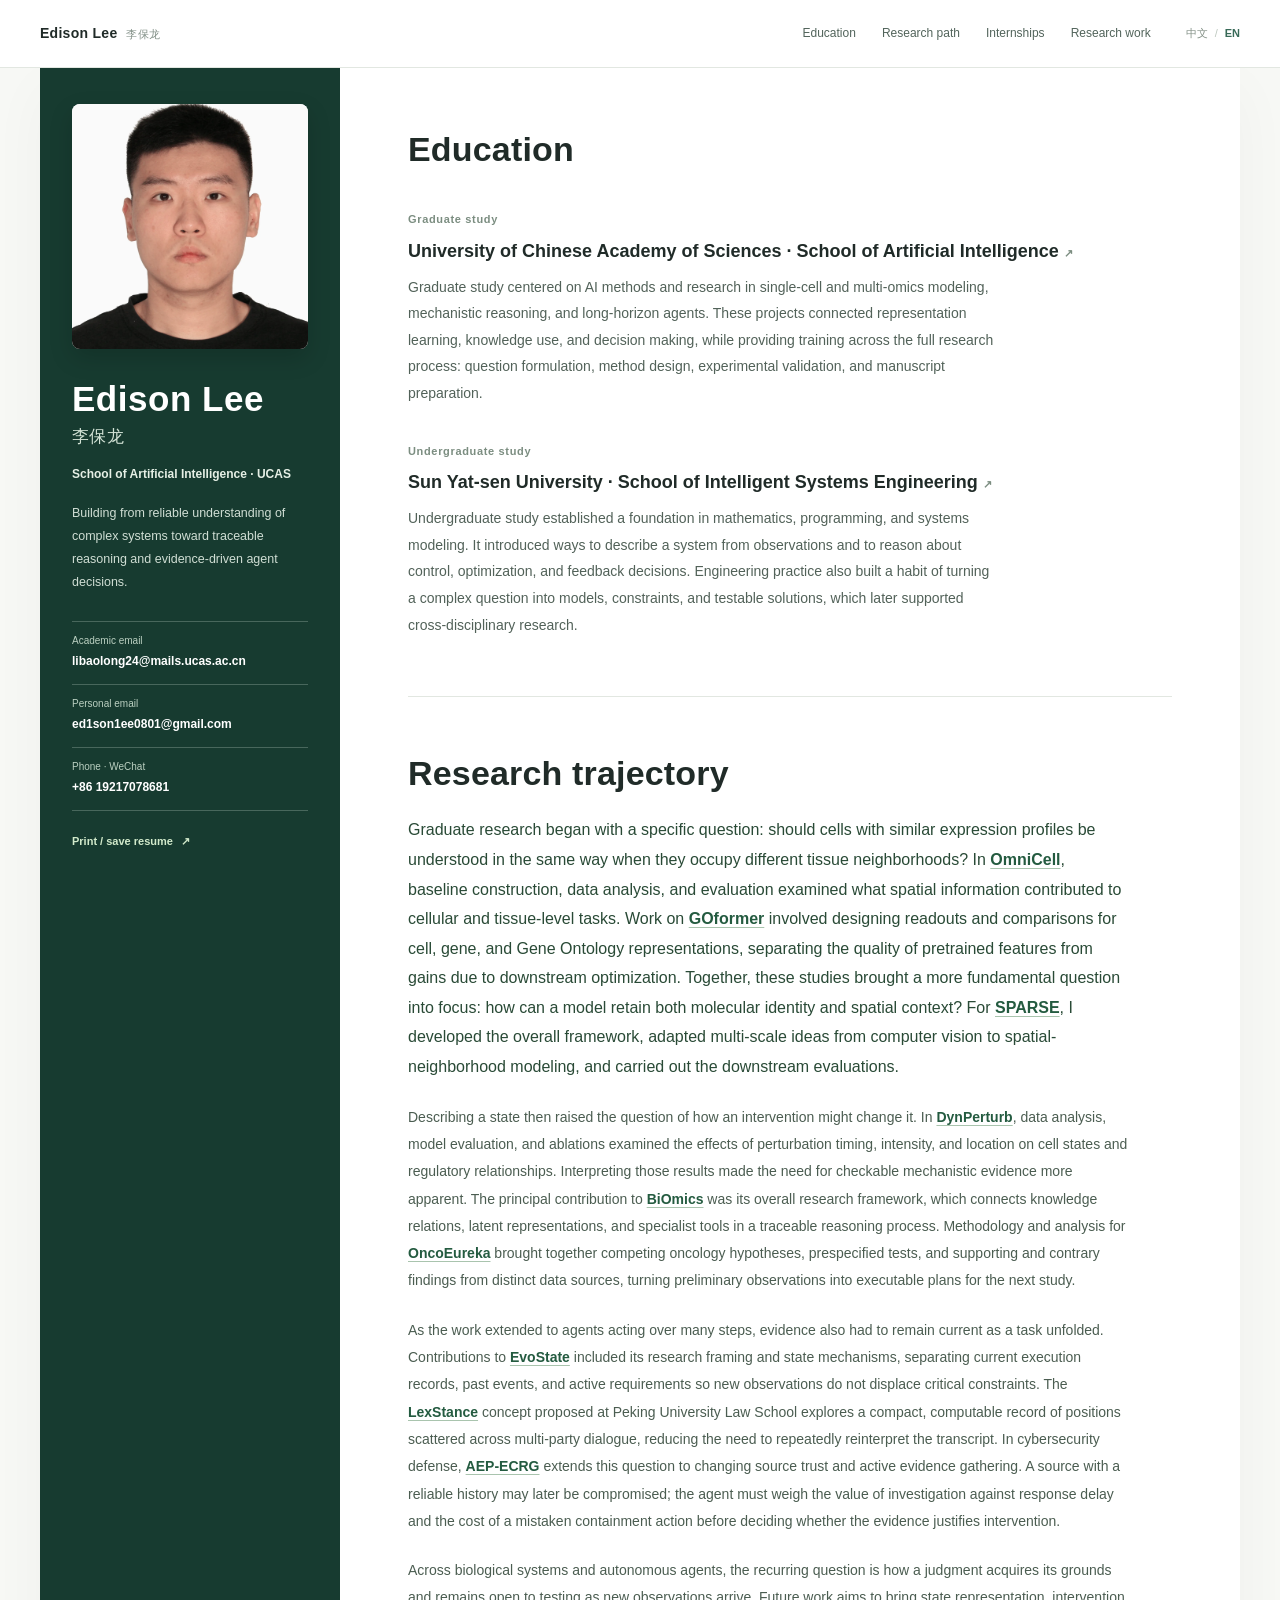
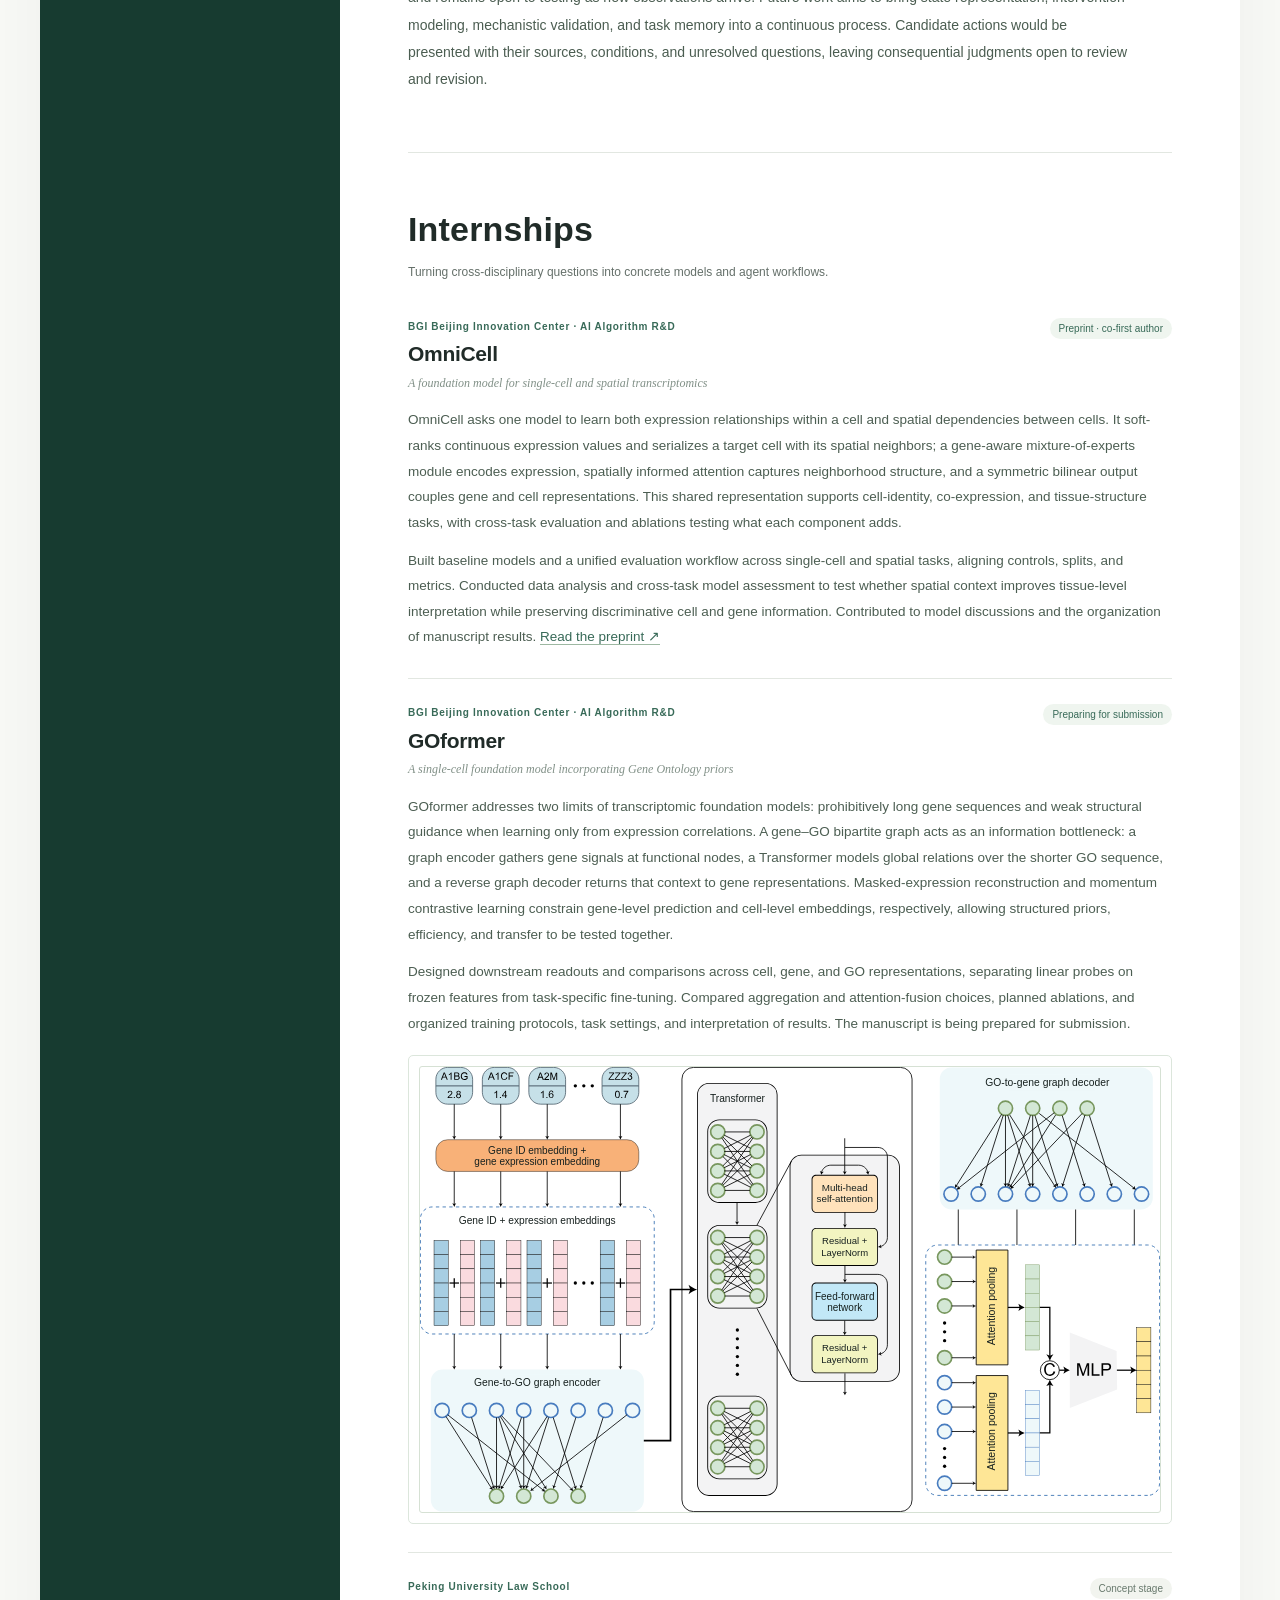
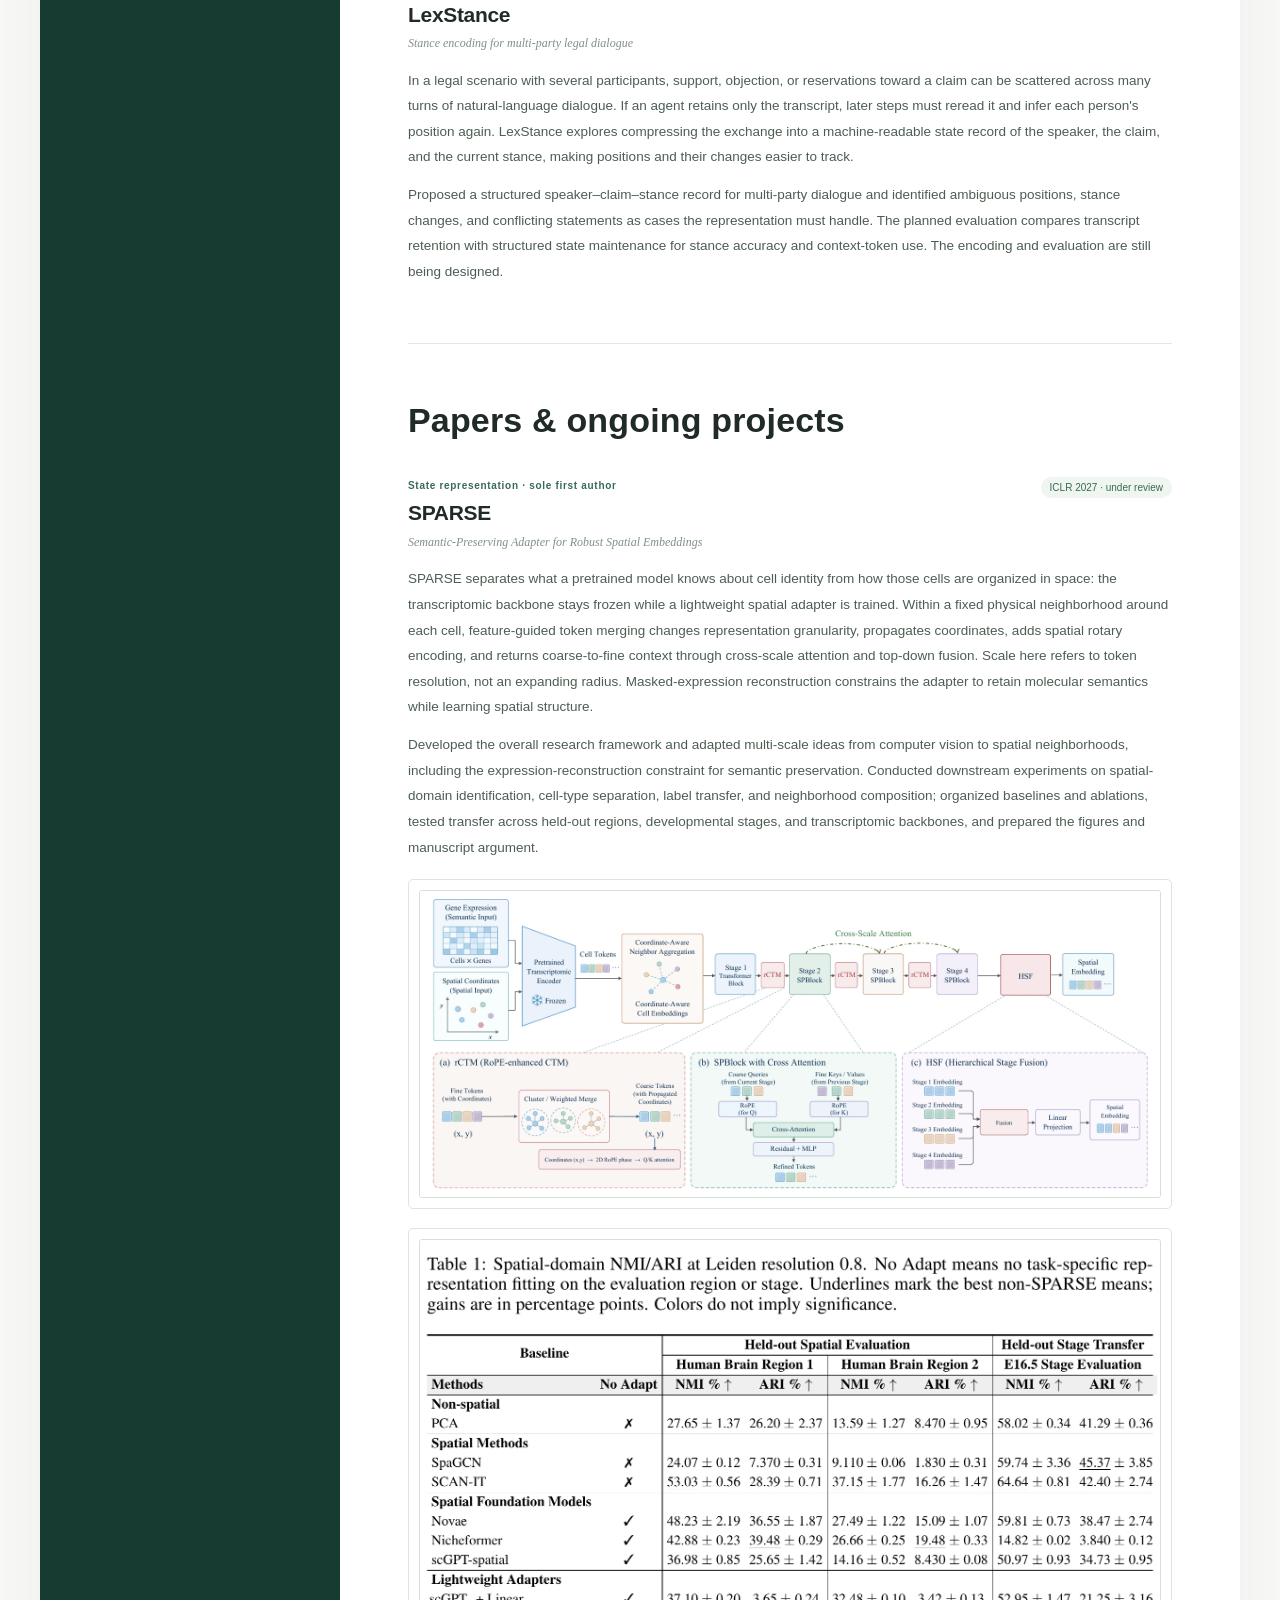
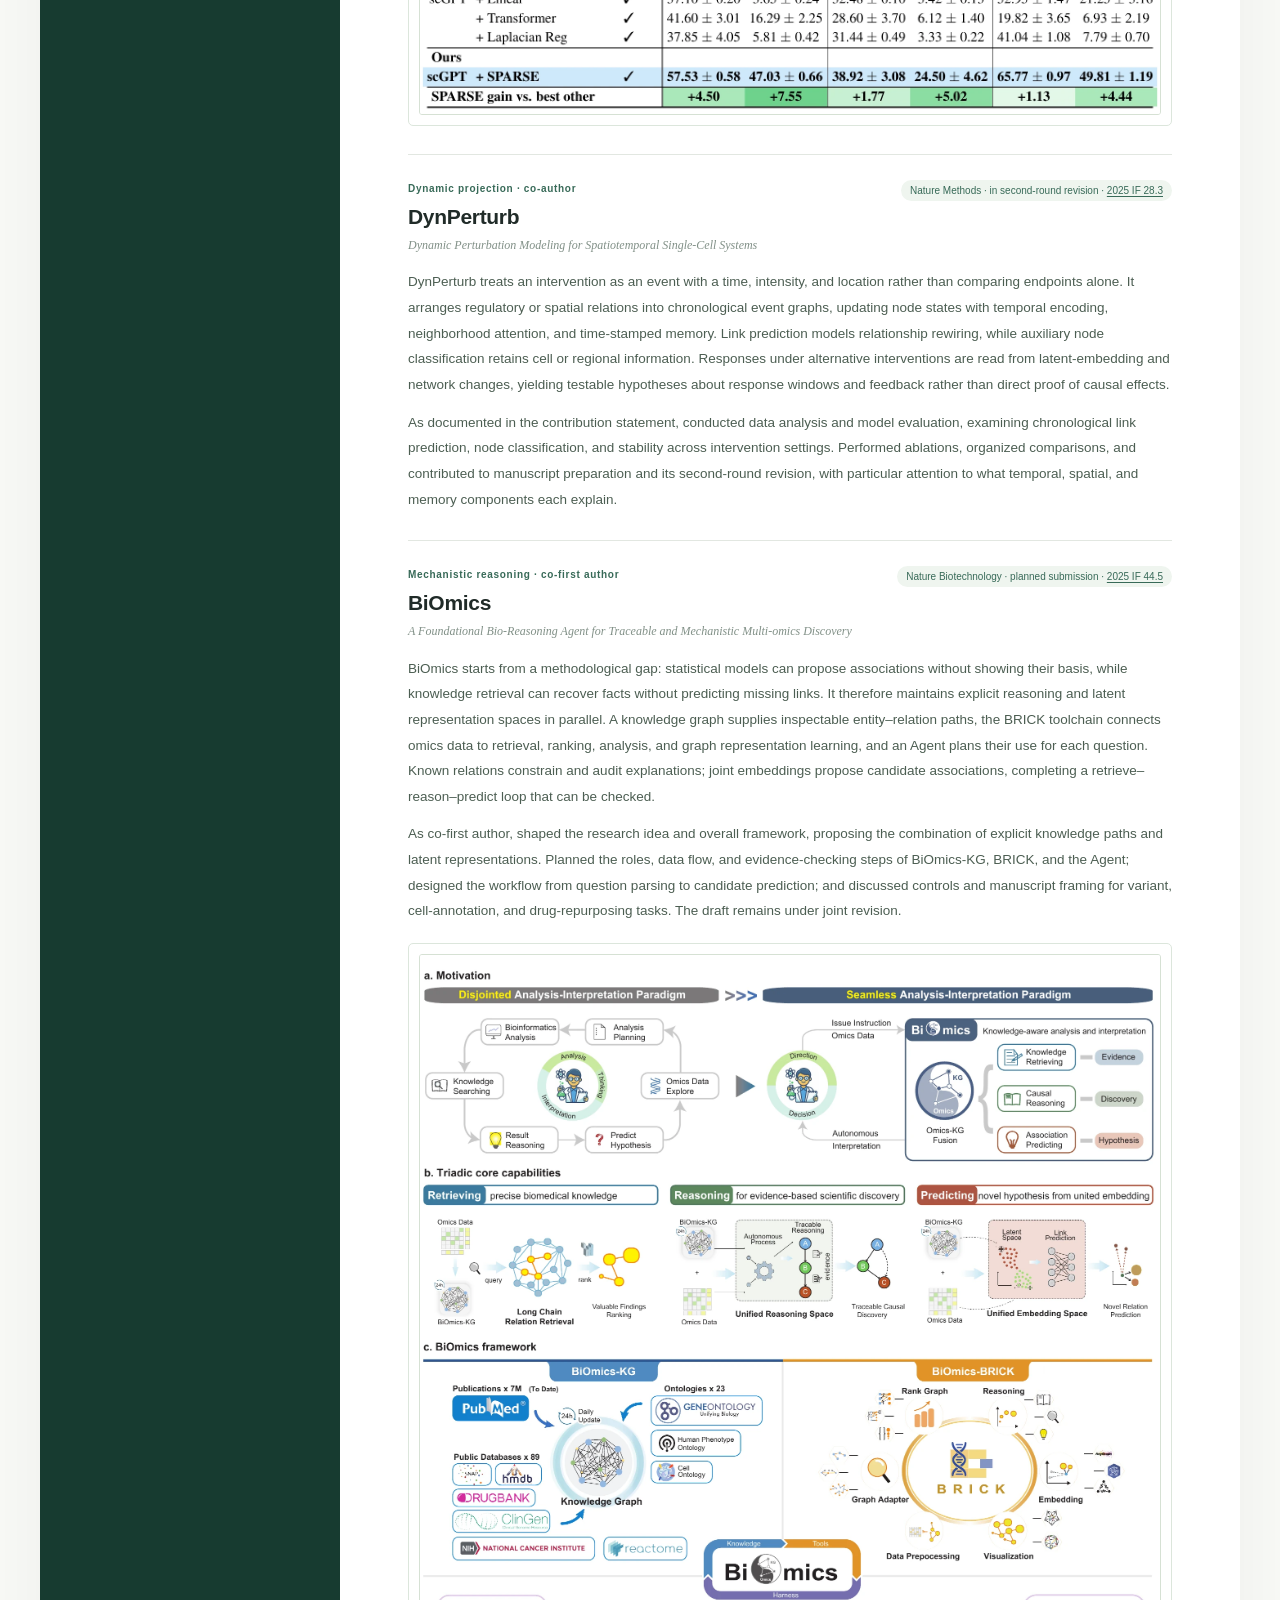
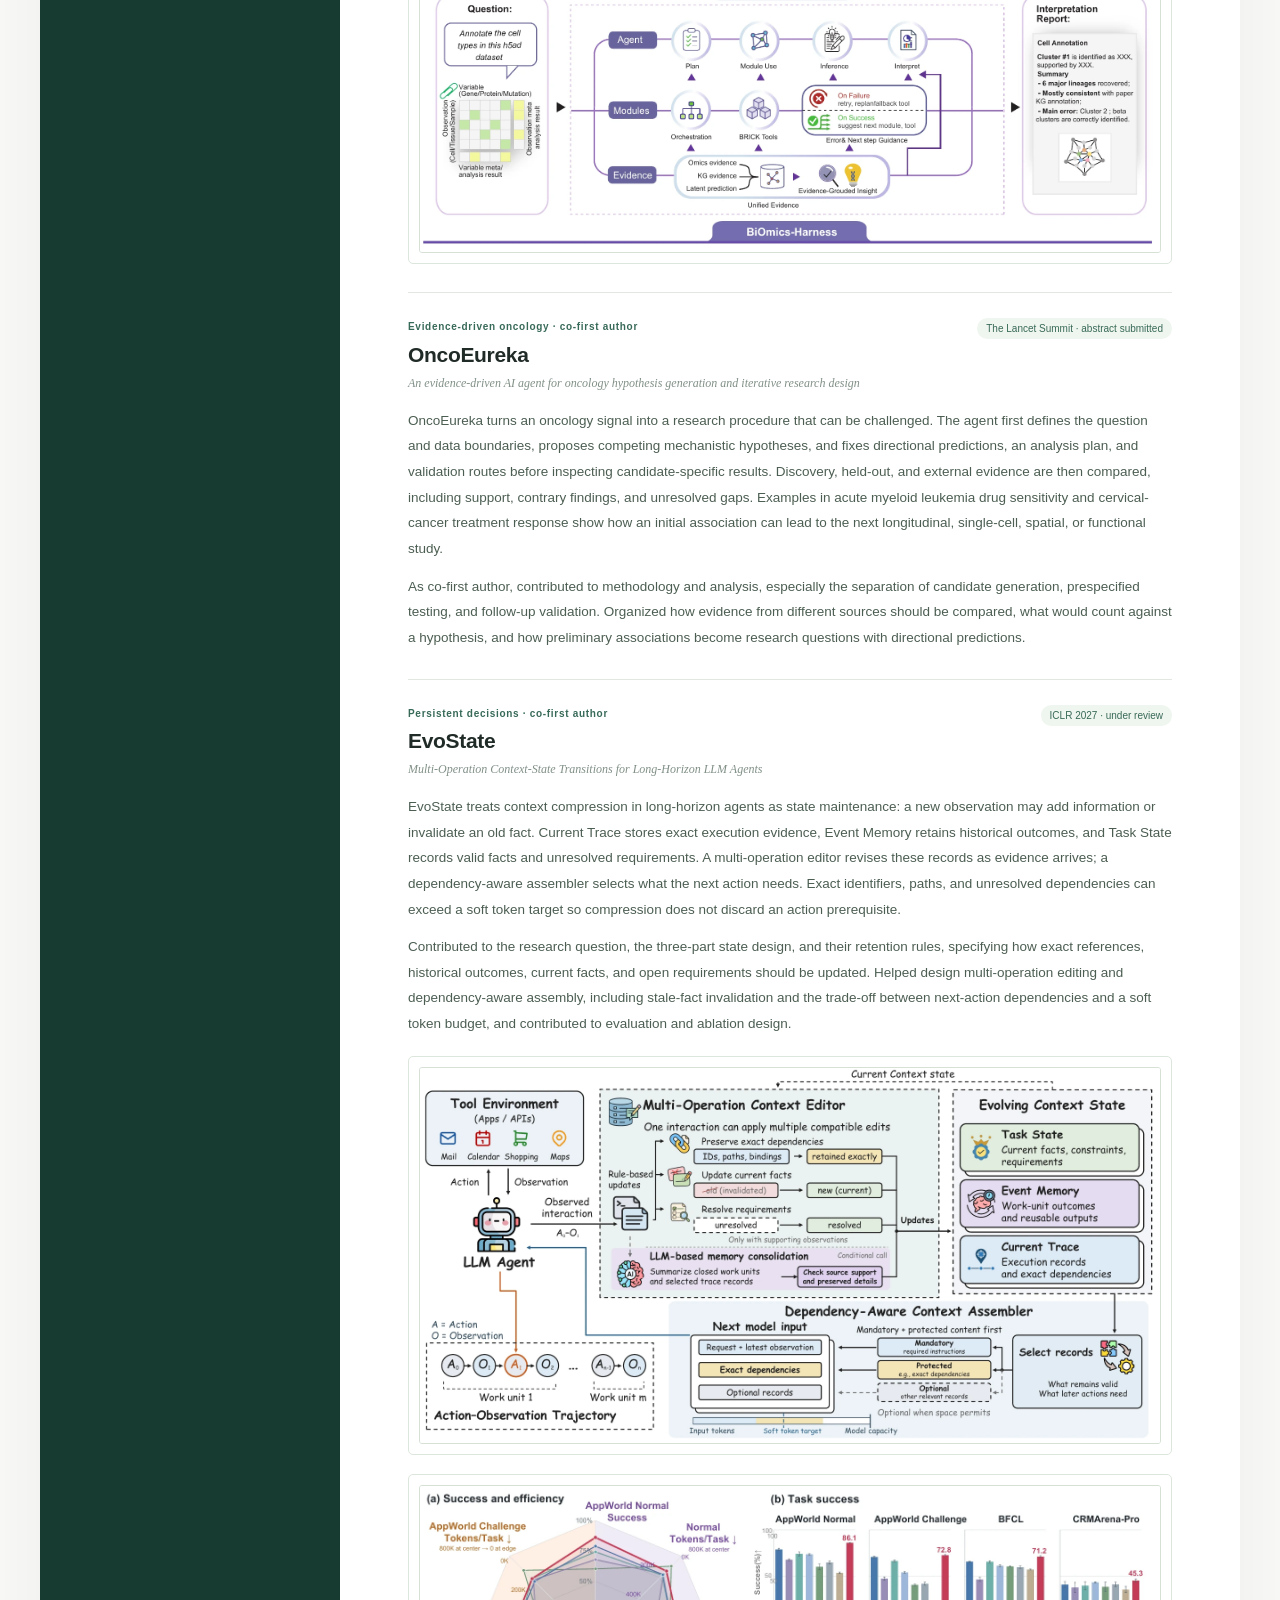
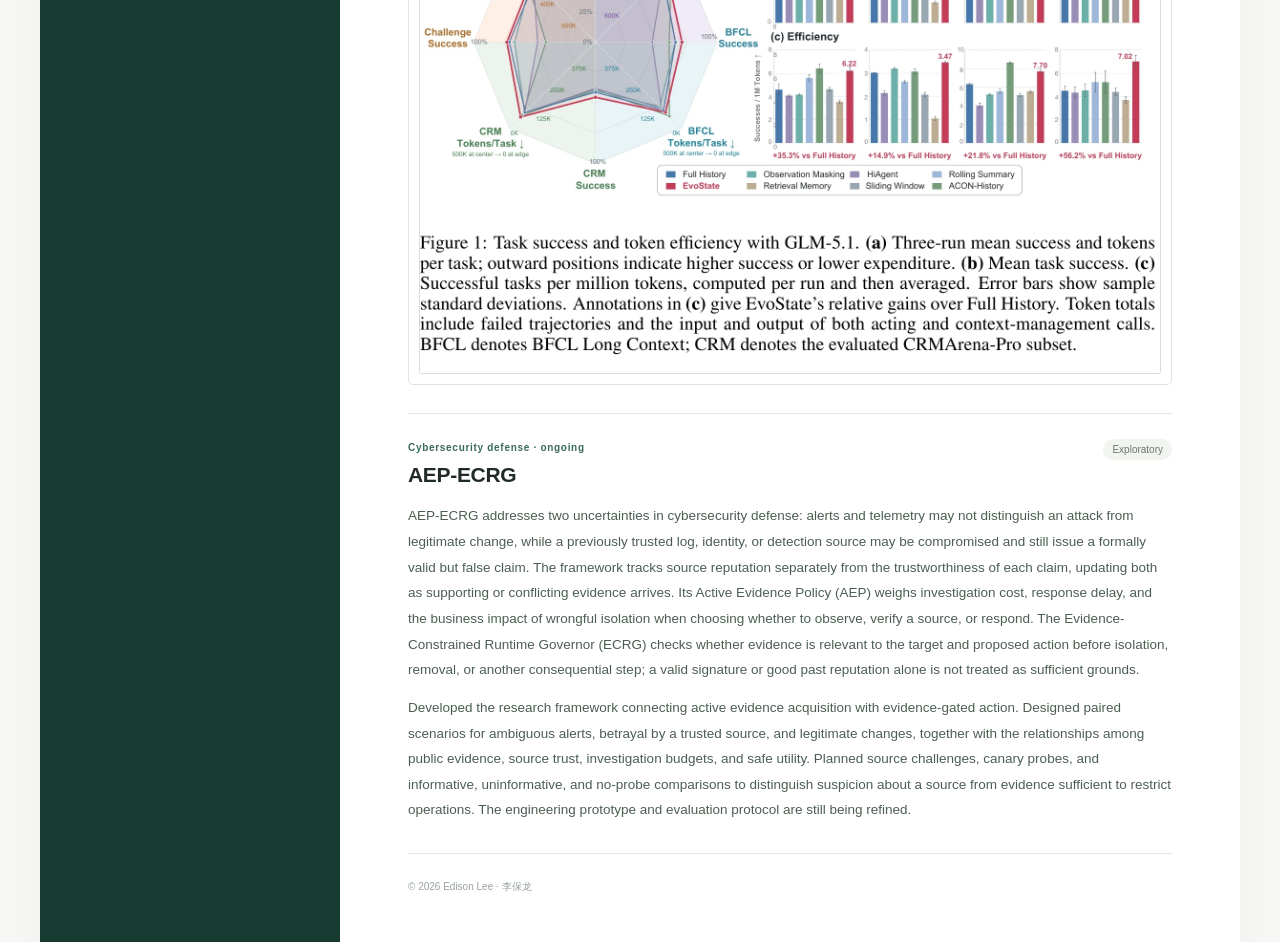
==== commit c200ce09: "Remove outdated sentence from English CV Added detailed project description for AEP-ECRG in the ongo" ====
--- a/en.html
+++ b/en.html
@@ -91,7 +91,7 @@
           <article class="project-detail" id="work-biomics"><div class="project-heading"><div><p class="project-kicker">Mechanistic reasoning · co-first author</p><h3>BiOmics</h3></div><span class="status">Nature Biotechnology · planned submission · <a href="https://www.nature.com/nature-portfolio/about-journals/journal-metrics" target="_blank" rel="noopener noreferrer">2025 IF 44.5</a></span></div><p class="project-subtitle">A Foundational Bio-Reasoning Agent for Traceable and Mechanistic Multi-omics Discovery</p><p>BiOmics starts from a methodological gap: statistical models can propose associations without showing their basis, while knowledge retrieval can recover facts without predicting missing links. It therefore maintains explicit reasoning and latent representation spaces in parallel. A knowledge graph supplies inspectable entity–relation paths, the BRICK toolchain connects omics data to retrieval, ranking, analysis, and graph representation learning, and an Agent plans their use for each question. Known relations constrain and audit explanations; joint embeddings propose candidate associations, completing a retrieve–reason–predict loop that can be checked.</p><p>As co-first author, shaped the research idea and overall framework, proposing the combination of explicit knowledge paths and latent representations. Planned the roles, data flow, and evidence-checking steps of BiOmics-KG, BRICK, and the Agent; designed the workflow from question parsing to candidate prediction; and discussed controls and manuscript framing for variant, cell-annotation, and drug-repurposing tasks. The draft remains under joint revision.</p><figure class="paper-figure"><a href="biomics-main-figure.webp" target="_blank" rel="noopener noreferrer" aria-label="Open the BiOmics main paper figure"><img src="biomics-main-figure.webp" alt="BiOmics Figure 1: motivation, retrieval–reasoning–prediction capabilities, knowledge graph, BRICK tools, and agent framework" width="1810" height="2195" loading="lazy"></a></figure></article>
           <article class="project-detail" id="work-discovery"><div class="project-heading"><div><p class="project-kicker">Evidence-driven oncology · co-first author</p><h3>OncoEureka</h3></div><span class="status">The Lancet Summit · abstract submitted</span></div><p class="project-subtitle">An evidence-driven AI agent for oncology hypothesis generation and iterative research design</p><p>OncoEureka turns an oncology signal into a research procedure that can be challenged. The agent first defines the question and data boundaries, proposes competing mechanistic hypotheses, and fixes directional predictions, an analysis plan, and validation routes before inspecting candidate-specific results. Discovery, held-out, and external evidence are then compared, including support, contrary findings, and unresolved gaps. Examples in acute myeloid leukemia drug sensitivity and cervical-cancer treatment response show how an initial association can lead to the next longitudinal, single-cell, spatial, or functional study.</p><p>As co-first author, contributed to methodology and analysis, especially the separation of candidate generation, prespecified testing, and follow-up validation. Organized how evidence from different sources should be compared, what would count against a hypothesis, and how preliminary associations become research questions with directional predictions.</p></article>
           <article class="project-detail" id="work-evostate"><div class="project-heading"><div><p class="project-kicker">Persistent decisions · co-first author</p><h3>EvoState</h3></div><span class="status">ICLR 2027 · under review</span></div><p class="project-subtitle">Multi-Operation Context-State Transitions for Long-Horizon LLM Agents</p><p>EvoState treats context compression in long-horizon agents as state maintenance: a new observation may add information or invalidate an old fact. Current Trace stores exact execution evidence, Event Memory retains historical outcomes, and Task State records valid facts and unresolved requirements. A multi-operation editor revises these records as evidence arrives; a dependency-aware assembler selects what the next action needs. Exact identifiers, paths, and unresolved dependencies can exceed a soft token target so compression does not discard an action prerequisite.</p><p>Contributed to the research question, the three-part state design, and their retention rules, specifying how exact references, historical outcomes, current facts, and open requirements should be updated. Helped design multi-operation editing and dependency-aware assembly, including stale-fact invalidation and the trade-off between next-action dependencies and a soft token budget, and contributed to evaluation and ablation design.</p><figure class="paper-figure"><a href="evostate-paper-figure.webp" target="_blank" rel="noopener noreferrer" aria-label="Open the full-resolution EvoState main method figure"><img src="evostate-paper-figure.webp" alt="EvoState main method figure: multi-operation editor, three evolving context states, and dependency-aware context assembly" width="1662" height="842" loading="lazy"></a></figure><figure class="paper-figure"><a href="evostate-figure-1.webp" target="_blank" rel="noopener noreferrer" aria-label="Open the full-resolution EvoState Figure 1 with its full caption"><img src="evostate-figure-1.webp" alt="EvoState Figure 1: GLM-5.1 task success and token efficiency on AppWorld, BFCL, and CRMArena-Pro, with full caption" width="1550" height="1020" loading="lazy"></a></figure></article>
-          <article class="project-detail" id="work-aep"><div class="project-heading"><div><p class="project-kicker">Cybersecurity defense · ongoing</p><h3>AEP-ECRG</h3></div><span class="status subtle">Exploratory</span></div><p>AEP-ECRG addresses two uncertainties in cybersecurity defense: alerts and telemetry may not distinguish an attack from legitimate change, while a previously trusted log, identity, or detection source may be compromised and still issue a formally valid but false claim. The framework tracks source reputation separately from the trustworthiness of each claim, updating both as supporting or conflicting evidence arrives. Its Active Evidence Policy (AEP) weighs investigation cost, response delay, and the business impact of wrongful isolation when choosing whether to observe, verify a source, or respond. The Evidence-Constrained Runtime Governor (ECRG) checks whether evidence is relevant to the target and proposed action before isolation, removal, or another consequential step; a valid signature or good past reputation alone is not treated as sufficient grounds.</p><p>Developed the research framework connecting active evidence acquisition with evidence-gated action. Designed paired scenarios for ambiguous alerts, betrayal by a trusted source, and legitimate changes, together with the relationships among public evidence, source trust, investigation budgets, and safe utility. Planned source challenges, canary probes, and informative, uninformative, and no-probe comparisons to distinguish suspicion about a source from evidence sufficient to restrict operations. The engineering prototype and evaluation protocol are still being refined; formal model effectiveness remains unverified.</p></article>
+          <article class="project-detail" id="work-aep"><div class="project-heading"><div><p class="project-kicker">Cybersecurity defense · ongoing</p><h3>AEP-ECRG</h3></div><span class="status subtle">Exploratory</span></div><p>AEP-ECRG addresses two uncertainties in cybersecurity defense: alerts and telemetry may not distinguish an attack from legitimate change, while a previously trusted log, identity, or detection source may be compromised and still issue a formally valid but false claim. The framework tracks source reputation separately from the trustworthiness of each claim, updating both as supporting or conflicting evidence arrives. Its Active Evidence Policy (AEP) weighs investigation cost, response delay, and the business impact of wrongful isolation when choosing whether to observe, verify a source, or respond. The Evidence-Constrained Runtime Governor (ECRG) checks whether evidence is relevant to the target and proposed action before isolation, removal, or another consequential step; a valid signature or good past reputation alone is not treated as sufficient grounds.</p><p>Developed the research framework connecting active evidence acquisition with evidence-gated action. Designed paired scenarios for ambiguous alerts, betrayal by a trusted source, and legitimate changes, together with the relationships among public evidence, source trust, investigation budgets, and safe utility. Planned source challenges, canary probes, and informative, uninformative, and no-probe comparisons to distinguish suspicion about a source from evidence sufficient to restrict operations. The engineering prototype and evaluation protocol are still being refined.</p></article>
         </div>
       </section>
       <footer class="site-footer">© 2026 Edison Lee · 李保龙</footer>
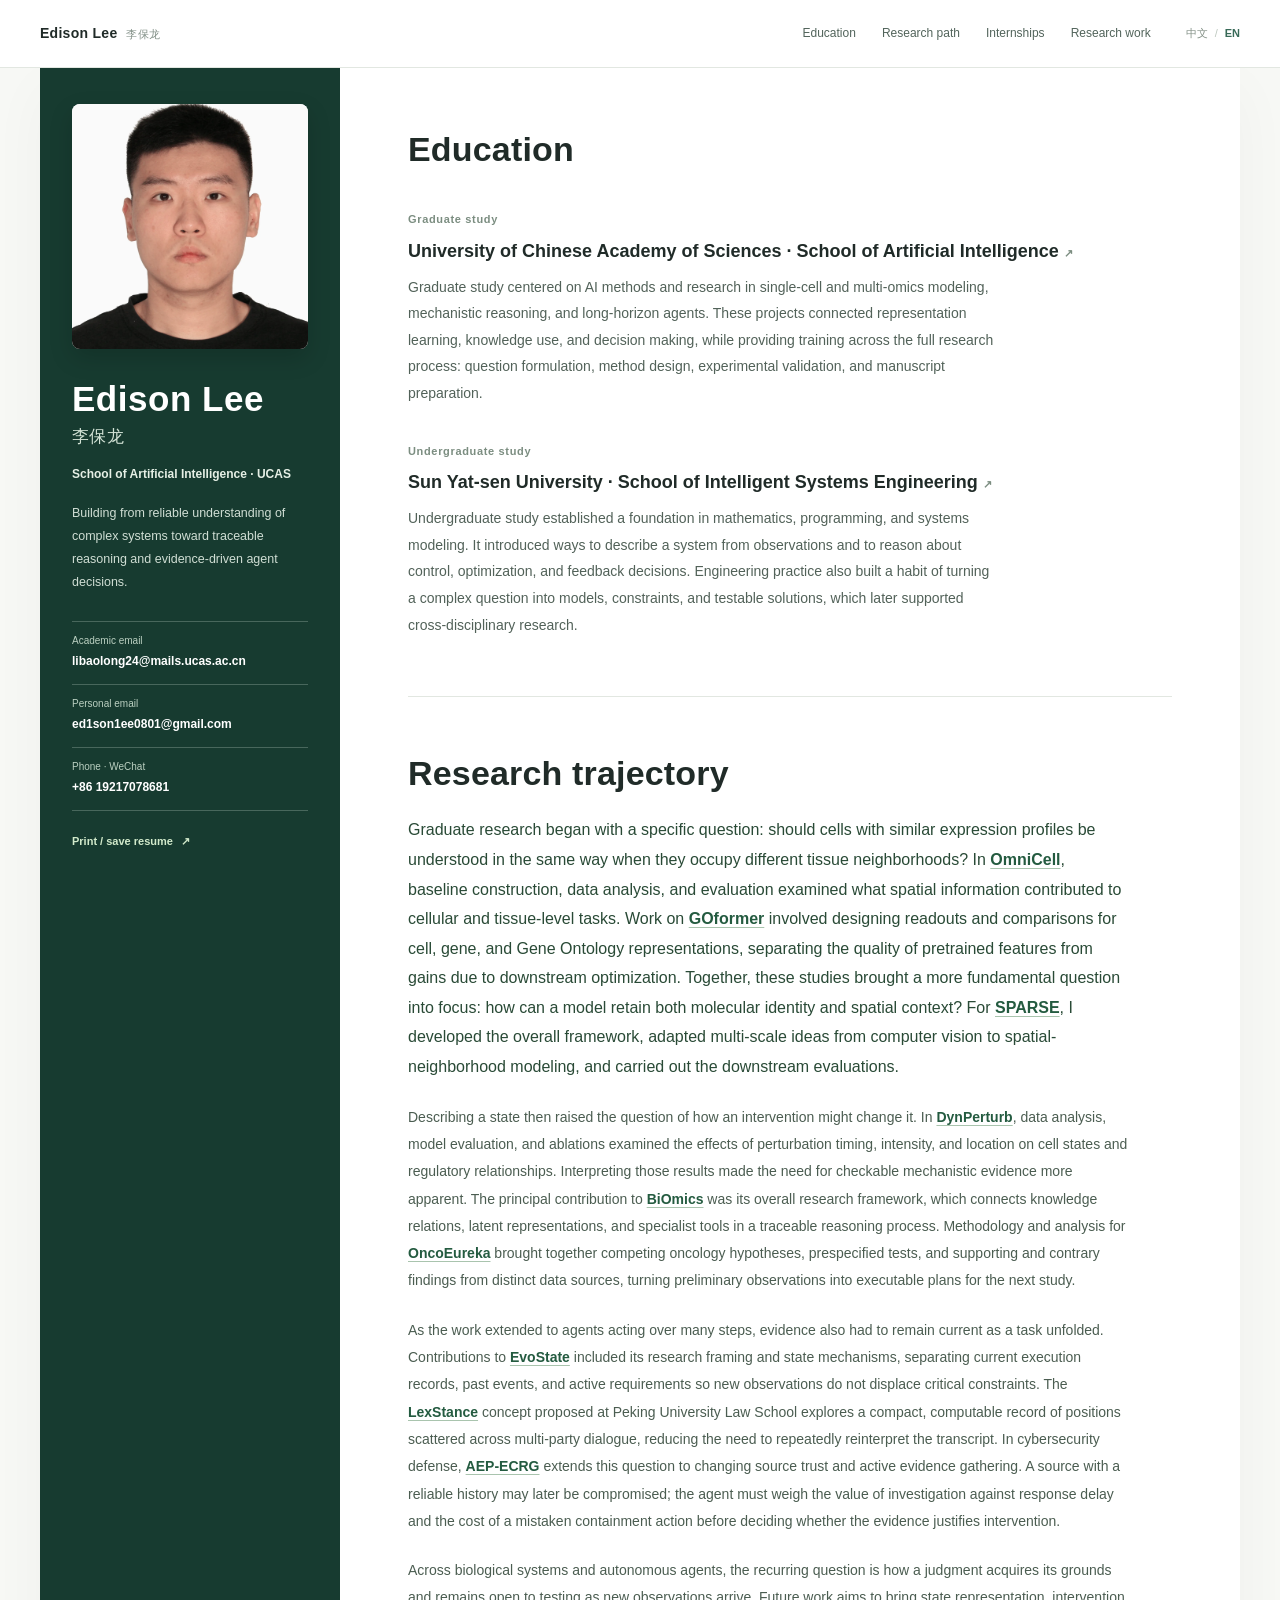
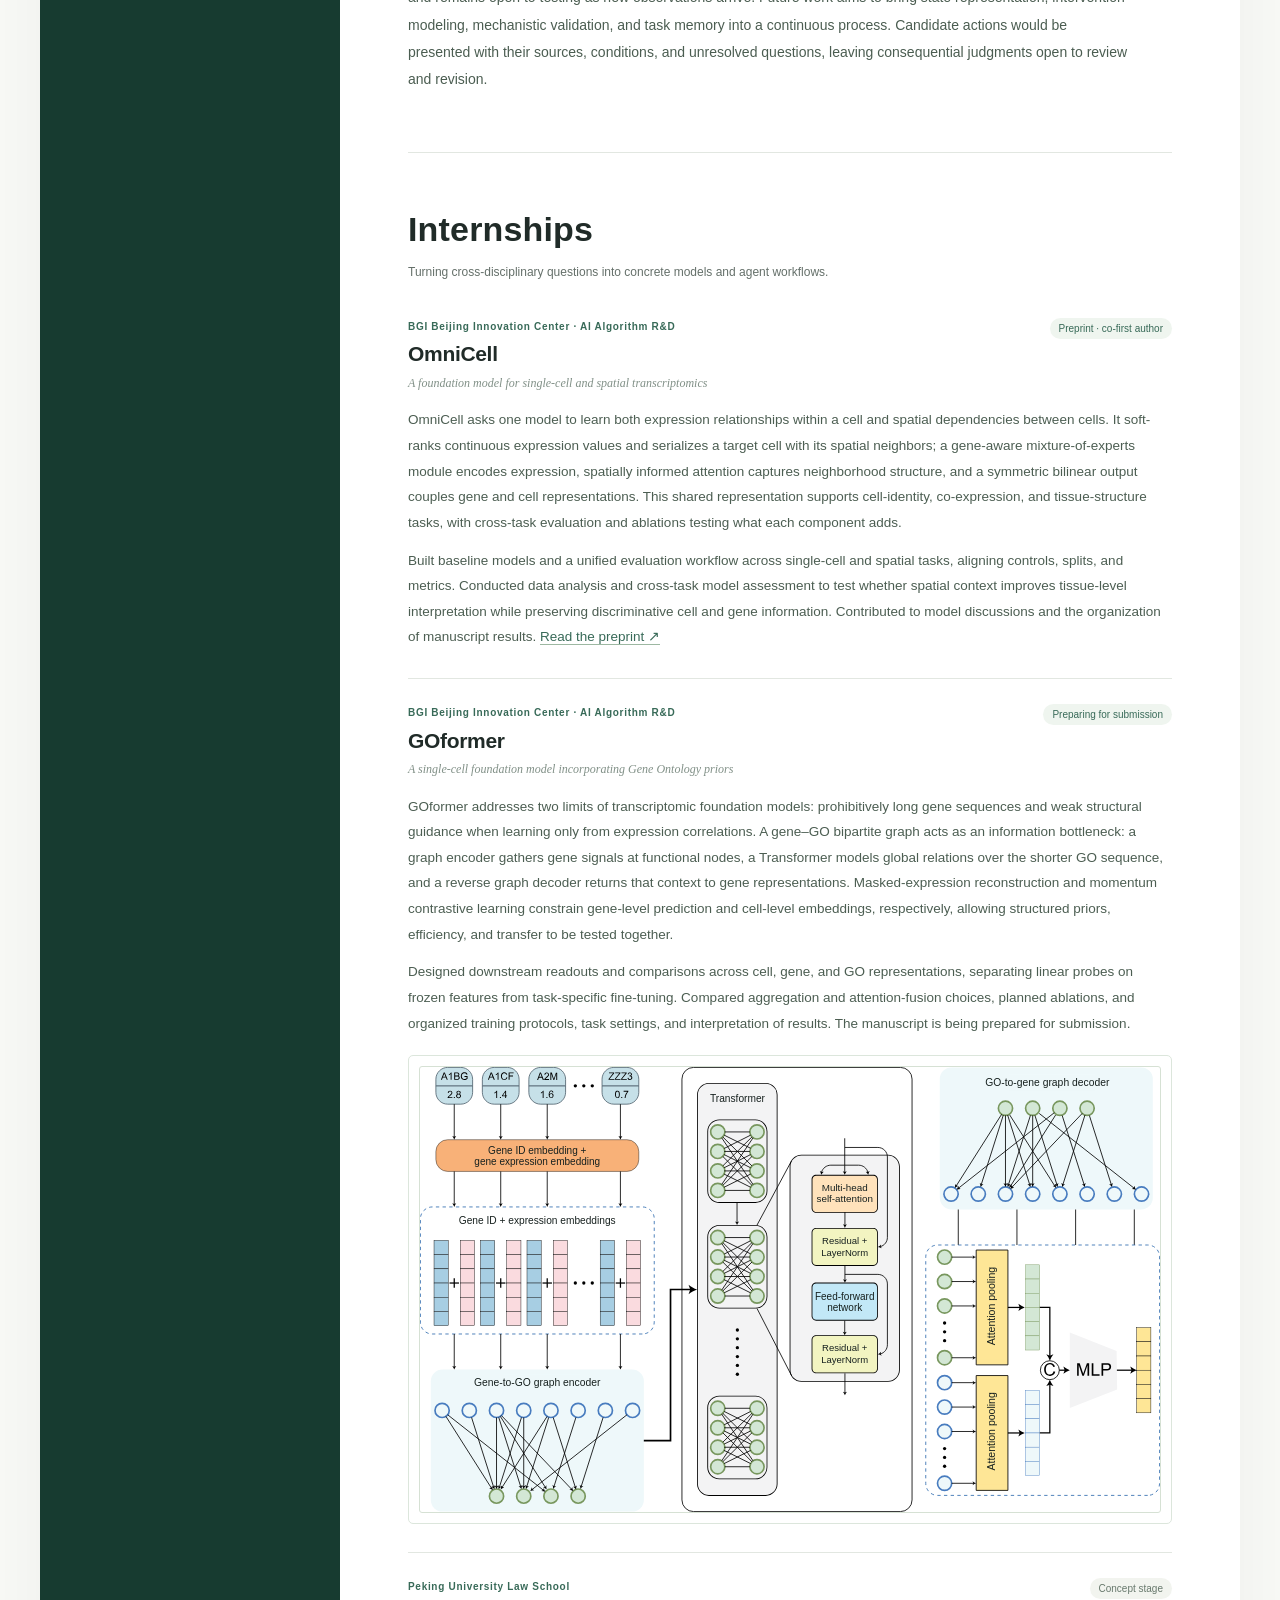
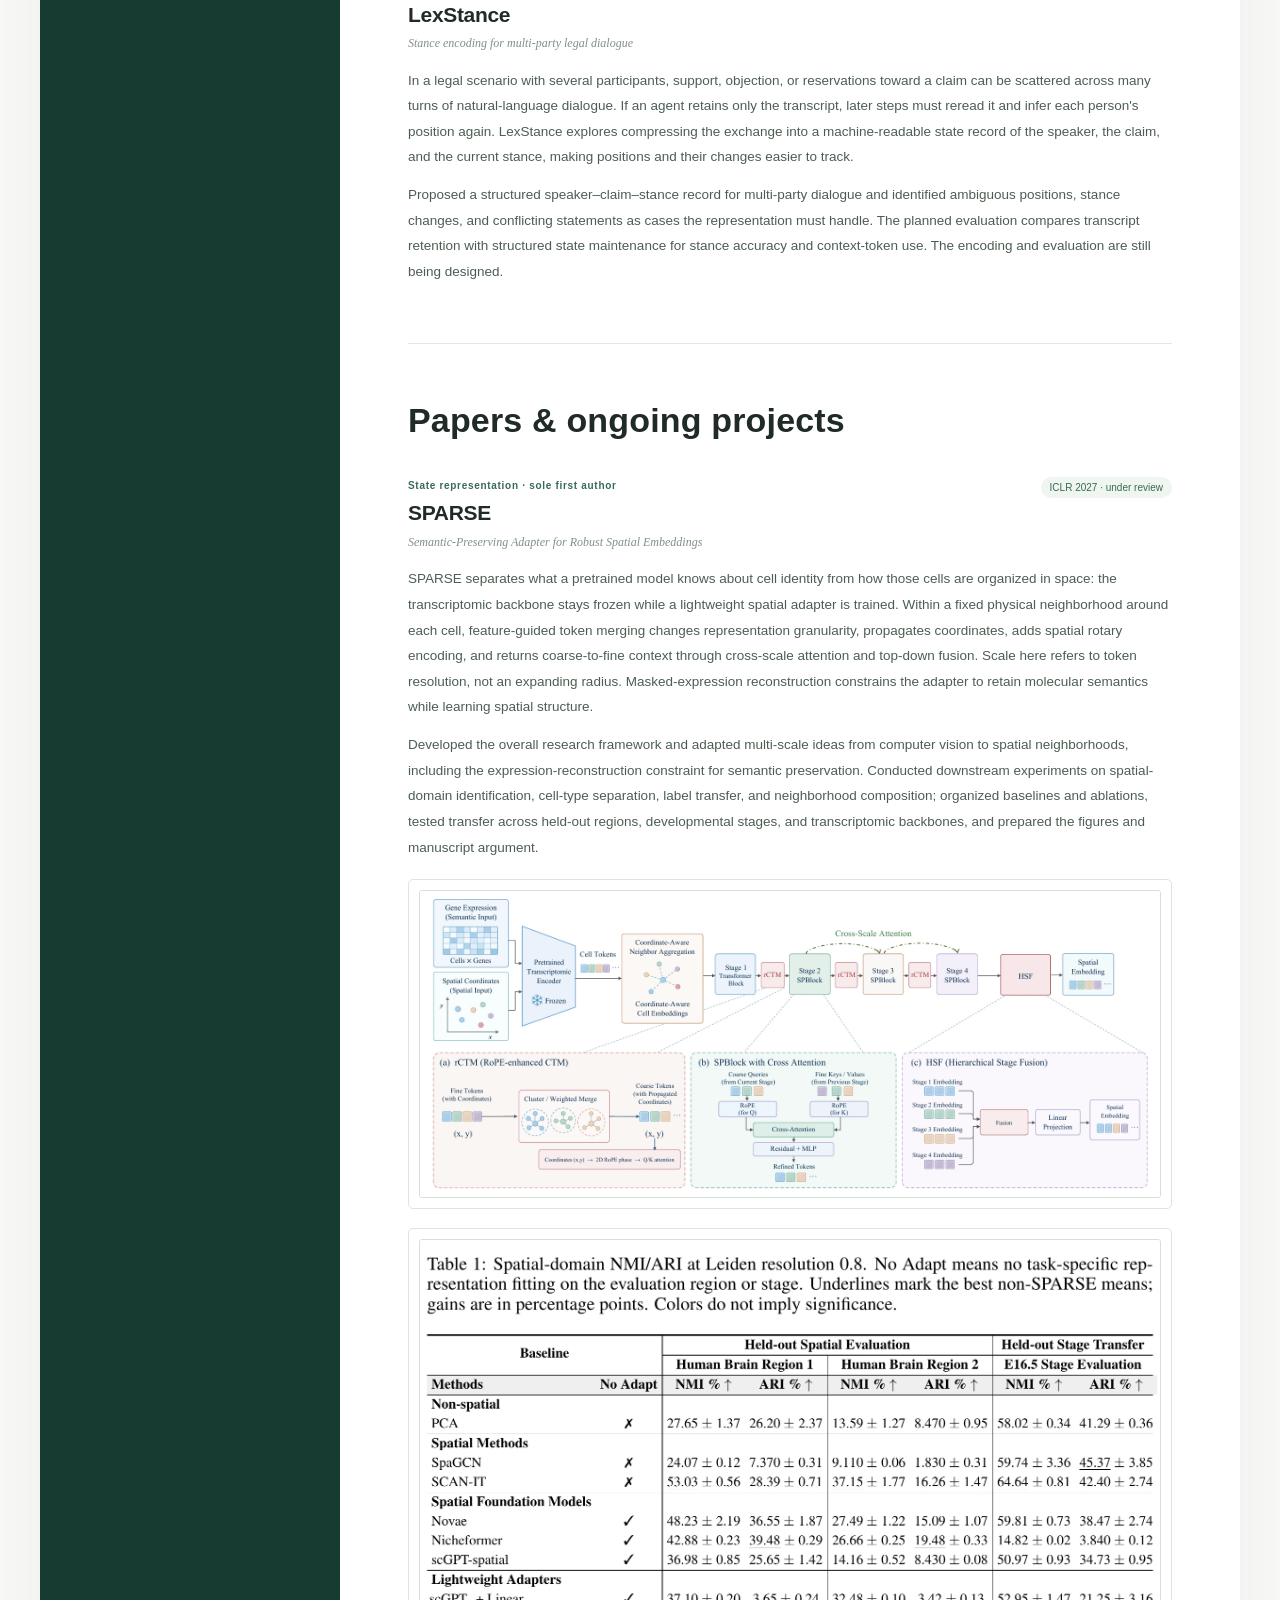
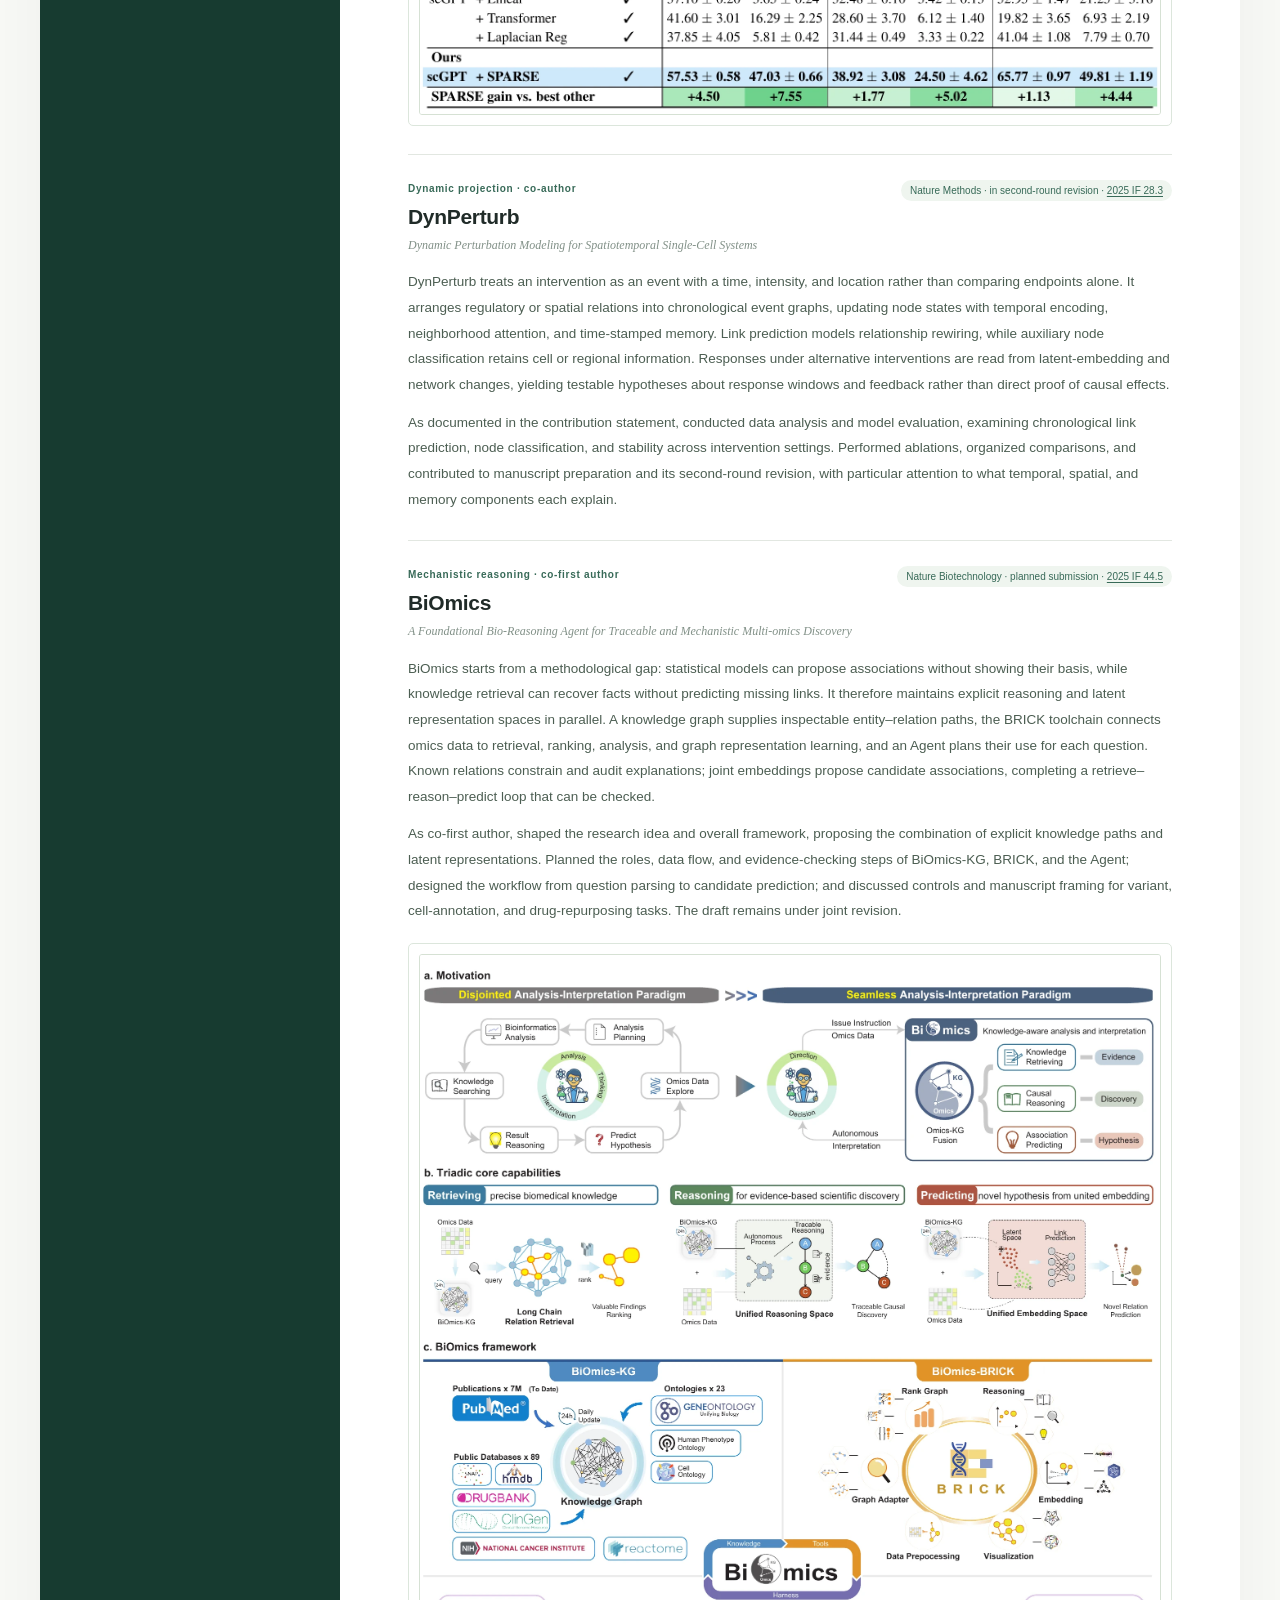
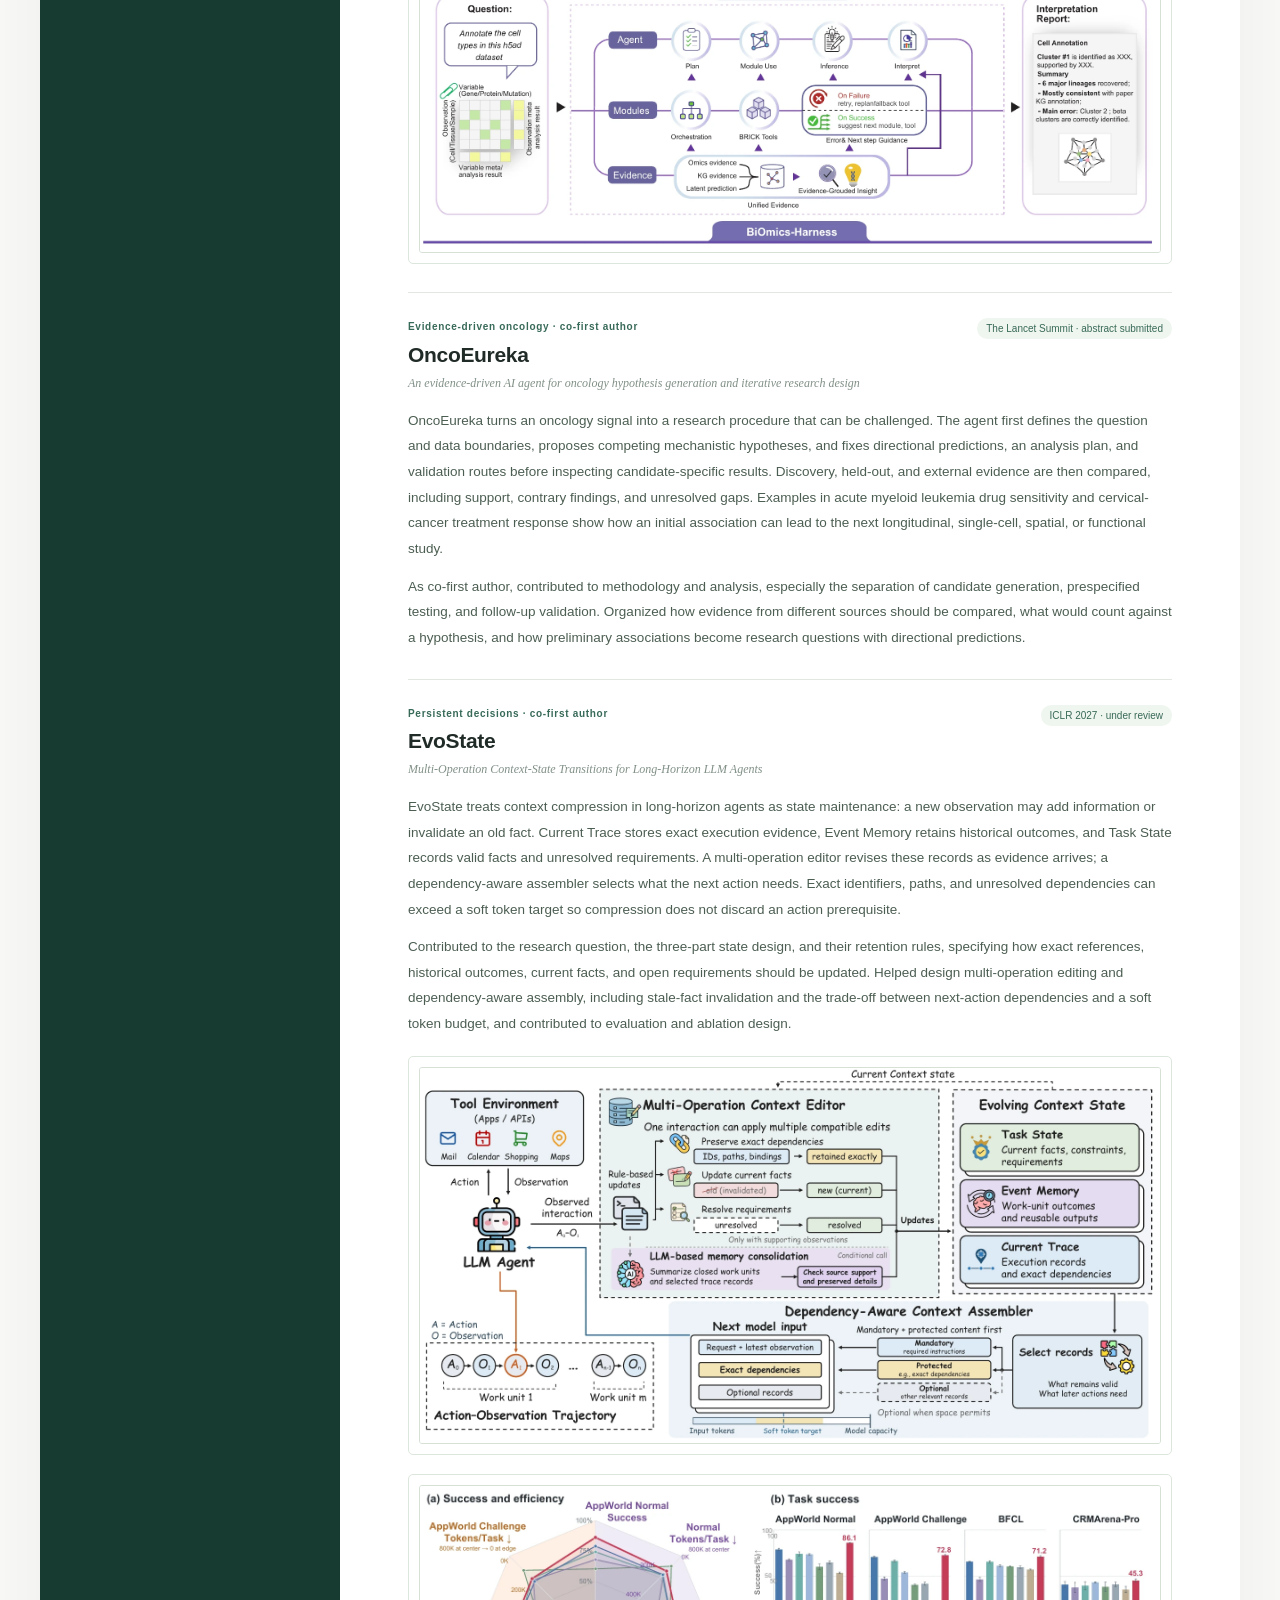
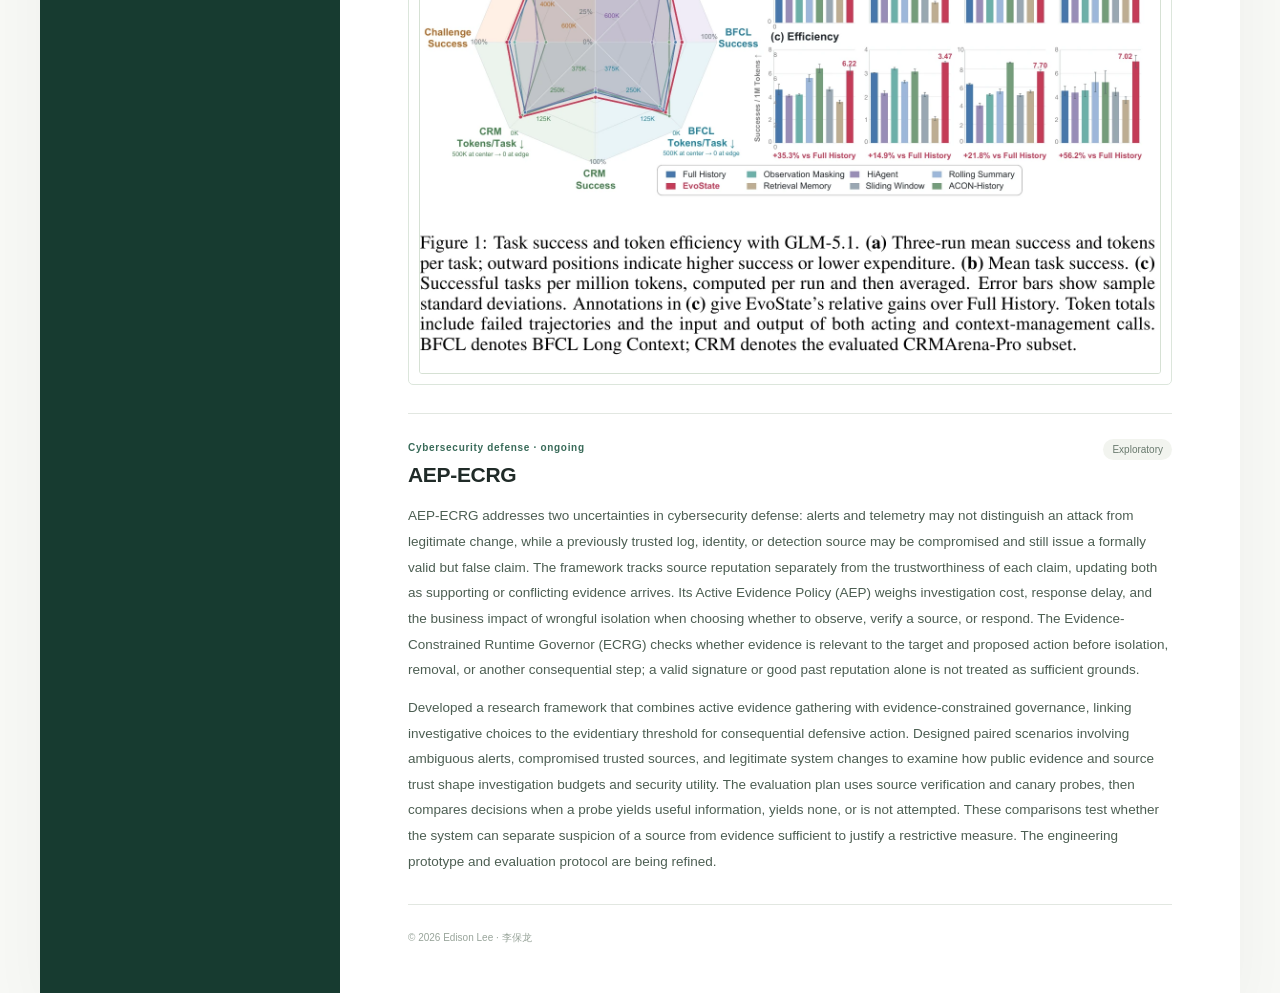
==== commit 3140b640: "Refine AEP-ECRG contribution description Align the English project contribution paragraph with the r" ====
--- a/en.html
+++ b/en.html
@@ -91,7 +91,7 @@
           <article class="project-detail" id="work-biomics"><div class="project-heading"><div><p class="project-kicker">Mechanistic reasoning · co-first author</p><h3>BiOmics</h3></div><span class="status">Nature Biotechnology · planned submission · <a href="https://www.nature.com/nature-portfolio/about-journals/journal-metrics" target="_blank" rel="noopener noreferrer">2025 IF 44.5</a></span></div><p class="project-subtitle">A Foundational Bio-Reasoning Agent for Traceable and Mechanistic Multi-omics Discovery</p><p>BiOmics starts from a methodological gap: statistical models can propose associations without showing their basis, while knowledge retrieval can recover facts without predicting missing links. It therefore maintains explicit reasoning and latent representation spaces in parallel. A knowledge graph supplies inspectable entity–relation paths, the BRICK toolchain connects omics data to retrieval, ranking, analysis, and graph representation learning, and an Agent plans their use for each question. Known relations constrain and audit explanations; joint embeddings propose candidate associations, completing a retrieve–reason–predict loop that can be checked.</p><p>As co-first author, shaped the research idea and overall framework, proposing the combination of explicit knowledge paths and latent representations. Planned the roles, data flow, and evidence-checking steps of BiOmics-KG, BRICK, and the Agent; designed the workflow from question parsing to candidate prediction; and discussed controls and manuscript framing for variant, cell-annotation, and drug-repurposing tasks. The draft remains under joint revision.</p><figure class="paper-figure"><a href="biomics-main-figure.webp" target="_blank" rel="noopener noreferrer" aria-label="Open the BiOmics main paper figure"><img src="biomics-main-figure.webp" alt="BiOmics Figure 1: motivation, retrieval–reasoning–prediction capabilities, knowledge graph, BRICK tools, and agent framework" width="1810" height="2195" loading="lazy"></a></figure></article>
           <article class="project-detail" id="work-discovery"><div class="project-heading"><div><p class="project-kicker">Evidence-driven oncology · co-first author</p><h3>OncoEureka</h3></div><span class="status">The Lancet Summit · abstract submitted</span></div><p class="project-subtitle">An evidence-driven AI agent for oncology hypothesis generation and iterative research design</p><p>OncoEureka turns an oncology signal into a research procedure that can be challenged. The agent first defines the question and data boundaries, proposes competing mechanistic hypotheses, and fixes directional predictions, an analysis plan, and validation routes before inspecting candidate-specific results. Discovery, held-out, and external evidence are then compared, including support, contrary findings, and unresolved gaps. Examples in acute myeloid leukemia drug sensitivity and cervical-cancer treatment response show how an initial association can lead to the next longitudinal, single-cell, spatial, or functional study.</p><p>As co-first author, contributed to methodology and analysis, especially the separation of candidate generation, prespecified testing, and follow-up validation. Organized how evidence from different sources should be compared, what would count against a hypothesis, and how preliminary associations become research questions with directional predictions.</p></article>
           <article class="project-detail" id="work-evostate"><div class="project-heading"><div><p class="project-kicker">Persistent decisions · co-first author</p><h3>EvoState</h3></div><span class="status">ICLR 2027 · under review</span></div><p class="project-subtitle">Multi-Operation Context-State Transitions for Long-Horizon LLM Agents</p><p>EvoState treats context compression in long-horizon agents as state maintenance: a new observation may add information or invalidate an old fact. Current Trace stores exact execution evidence, Event Memory retains historical outcomes, and Task State records valid facts and unresolved requirements. A multi-operation editor revises these records as evidence arrives; a dependency-aware assembler selects what the next action needs. Exact identifiers, paths, and unresolved dependencies can exceed a soft token target so compression does not discard an action prerequisite.</p><p>Contributed to the research question, the three-part state design, and their retention rules, specifying how exact references, historical outcomes, current facts, and open requirements should be updated. Helped design multi-operation editing and dependency-aware assembly, including stale-fact invalidation and the trade-off between next-action dependencies and a soft token budget, and contributed to evaluation and ablation design.</p><figure class="paper-figure"><a href="evostate-paper-figure.webp" target="_blank" rel="noopener noreferrer" aria-label="Open the full-resolution EvoState main method figure"><img src="evostate-paper-figure.webp" alt="EvoState main method figure: multi-operation editor, three evolving context states, and dependency-aware context assembly" width="1662" height="842" loading="lazy"></a></figure><figure class="paper-figure"><a href="evostate-figure-1.webp" target="_blank" rel="noopener noreferrer" aria-label="Open the full-resolution EvoState Figure 1 with its full caption"><img src="evostate-figure-1.webp" alt="EvoState Figure 1: GLM-5.1 task success and token efficiency on AppWorld, BFCL, and CRMArena-Pro, with full caption" width="1550" height="1020" loading="lazy"></a></figure></article>
-          <article class="project-detail" id="work-aep"><div class="project-heading"><div><p class="project-kicker">Cybersecurity defense · ongoing</p><h3>AEP-ECRG</h3></div><span class="status subtle">Exploratory</span></div><p>AEP-ECRG addresses two uncertainties in cybersecurity defense: alerts and telemetry may not distinguish an attack from legitimate change, while a previously trusted log, identity, or detection source may be compromised and still issue a formally valid but false claim. The framework tracks source reputation separately from the trustworthiness of each claim, updating both as supporting or conflicting evidence arrives. Its Active Evidence Policy (AEP) weighs investigation cost, response delay, and the business impact of wrongful isolation when choosing whether to observe, verify a source, or respond. The Evidence-Constrained Runtime Governor (ECRG) checks whether evidence is relevant to the target and proposed action before isolation, removal, or another consequential step; a valid signature or good past reputation alone is not treated as sufficient grounds.</p><p>Developed the research framework connecting active evidence acquisition with evidence-gated action. Designed paired scenarios for ambiguous alerts, betrayal by a trusted source, and legitimate changes, together with the relationships among public evidence, source trust, investigation budgets, and safe utility. Planned source challenges, canary probes, and informative, uninformative, and no-probe comparisons to distinguish suspicion about a source from evidence sufficient to restrict operations. The engineering prototype and evaluation protocol are still being refined.</p></article>
+          <article class="project-detail" id="work-aep"><div class="project-heading"><div><p class="project-kicker">Cybersecurity defense · ongoing</p><h3>AEP-ECRG</h3></div><span class="status subtle">Exploratory</span></div><p>AEP-ECRG addresses two uncertainties in cybersecurity defense: alerts and telemetry may not distinguish an attack from legitimate change, while a previously trusted log, identity, or detection source may be compromised and still issue a formally valid but false claim. The framework tracks source reputation separately from the trustworthiness of each claim, updating both as supporting or conflicting evidence arrives. Its Active Evidence Policy (AEP) weighs investigation cost, response delay, and the business impact of wrongful isolation when choosing whether to observe, verify a source, or respond. The Evidence-Constrained Runtime Governor (ECRG) checks whether evidence is relevant to the target and proposed action before isolation, removal, or another consequential step; a valid signature or good past reputation alone is not treated as sufficient grounds.</p><p>Developed a research framework that combines active evidence gathering with evidence-constrained governance, linking investigative choices to the evidentiary threshold for consequential defensive action. Designed paired scenarios involving ambiguous alerts, compromised trusted sources, and legitimate system changes to examine how public evidence and source trust shape investigation budgets and security utility. The evaluation plan uses source verification and canary probes, then compares decisions when a probe yields useful information, yields none, or is not attempted. These comparisons test whether the system can separate suspicion of a source from evidence sufficient to justify a restrictive measure. The engineering prototype and evaluation protocol are being refined.</p></article>
         </div>
       </section>
       <footer class="site-footer">© 2026 Edison Lee · 李保龙</footer>
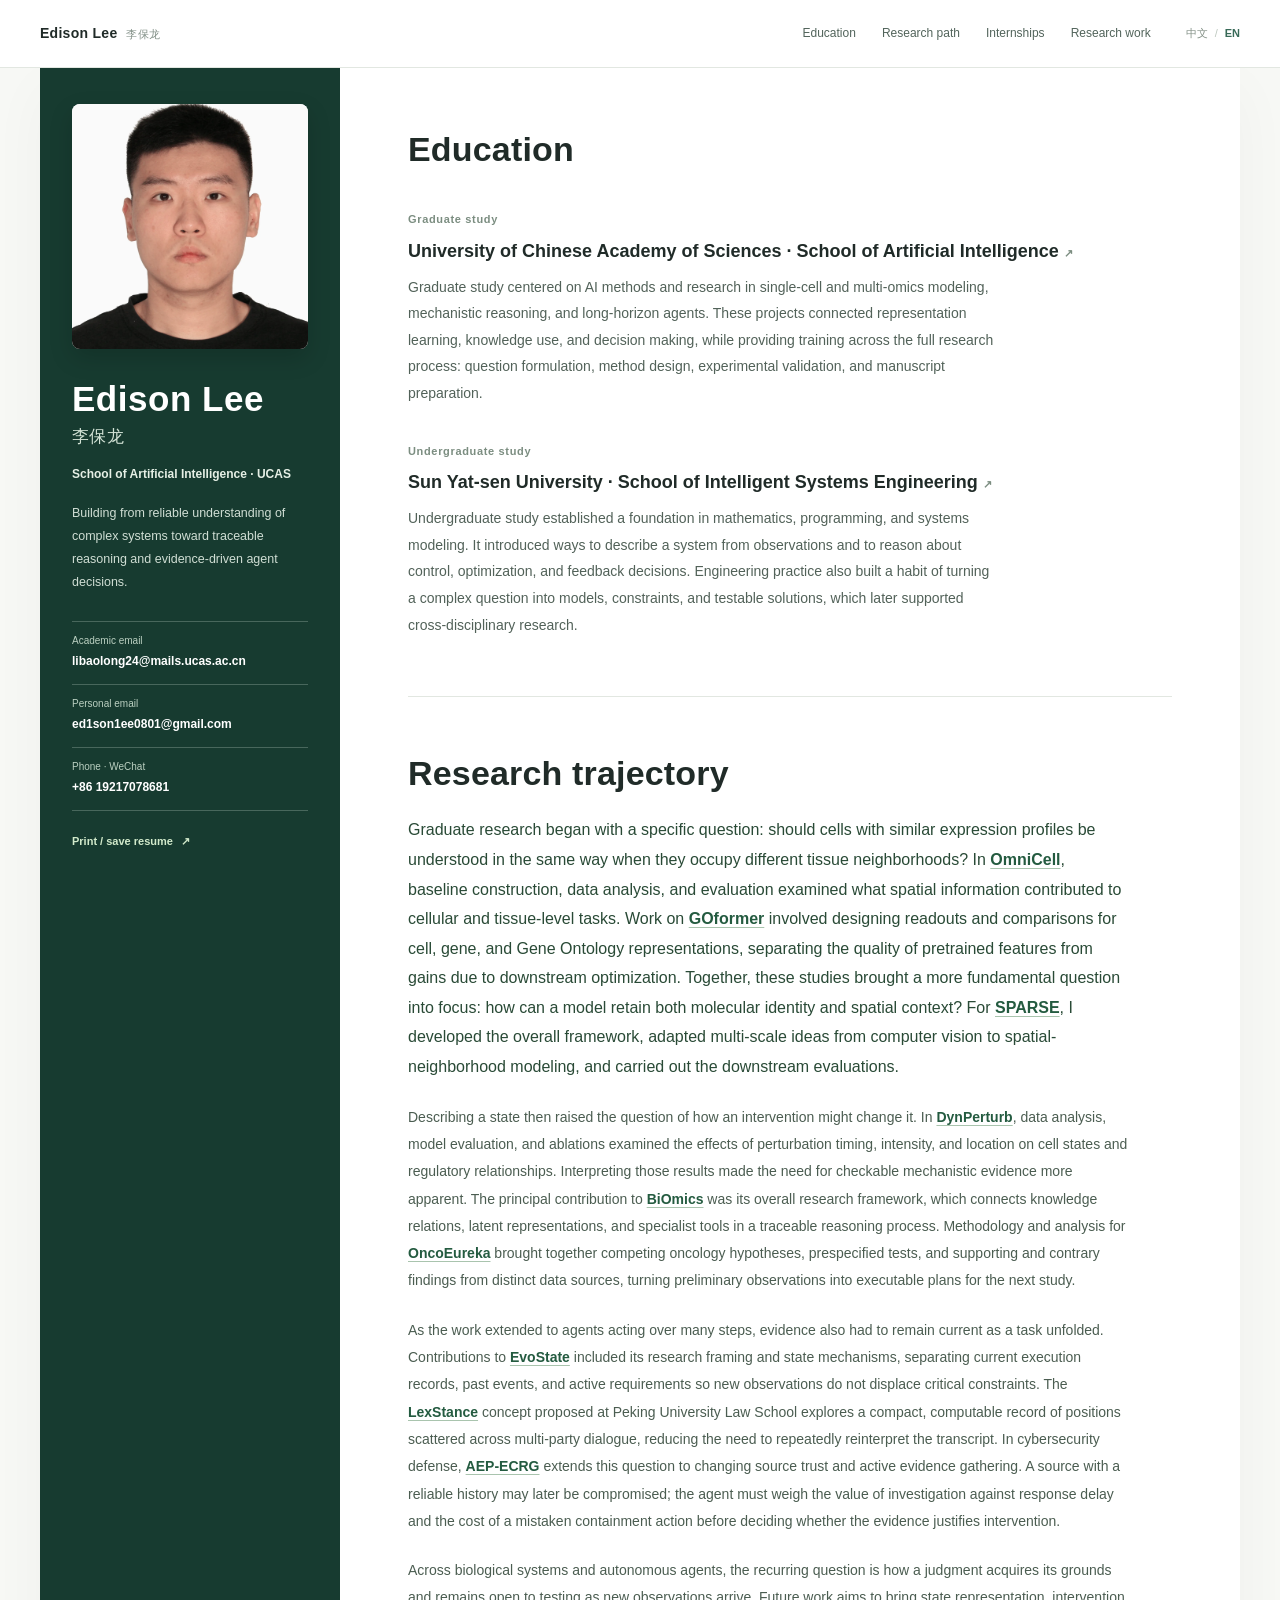
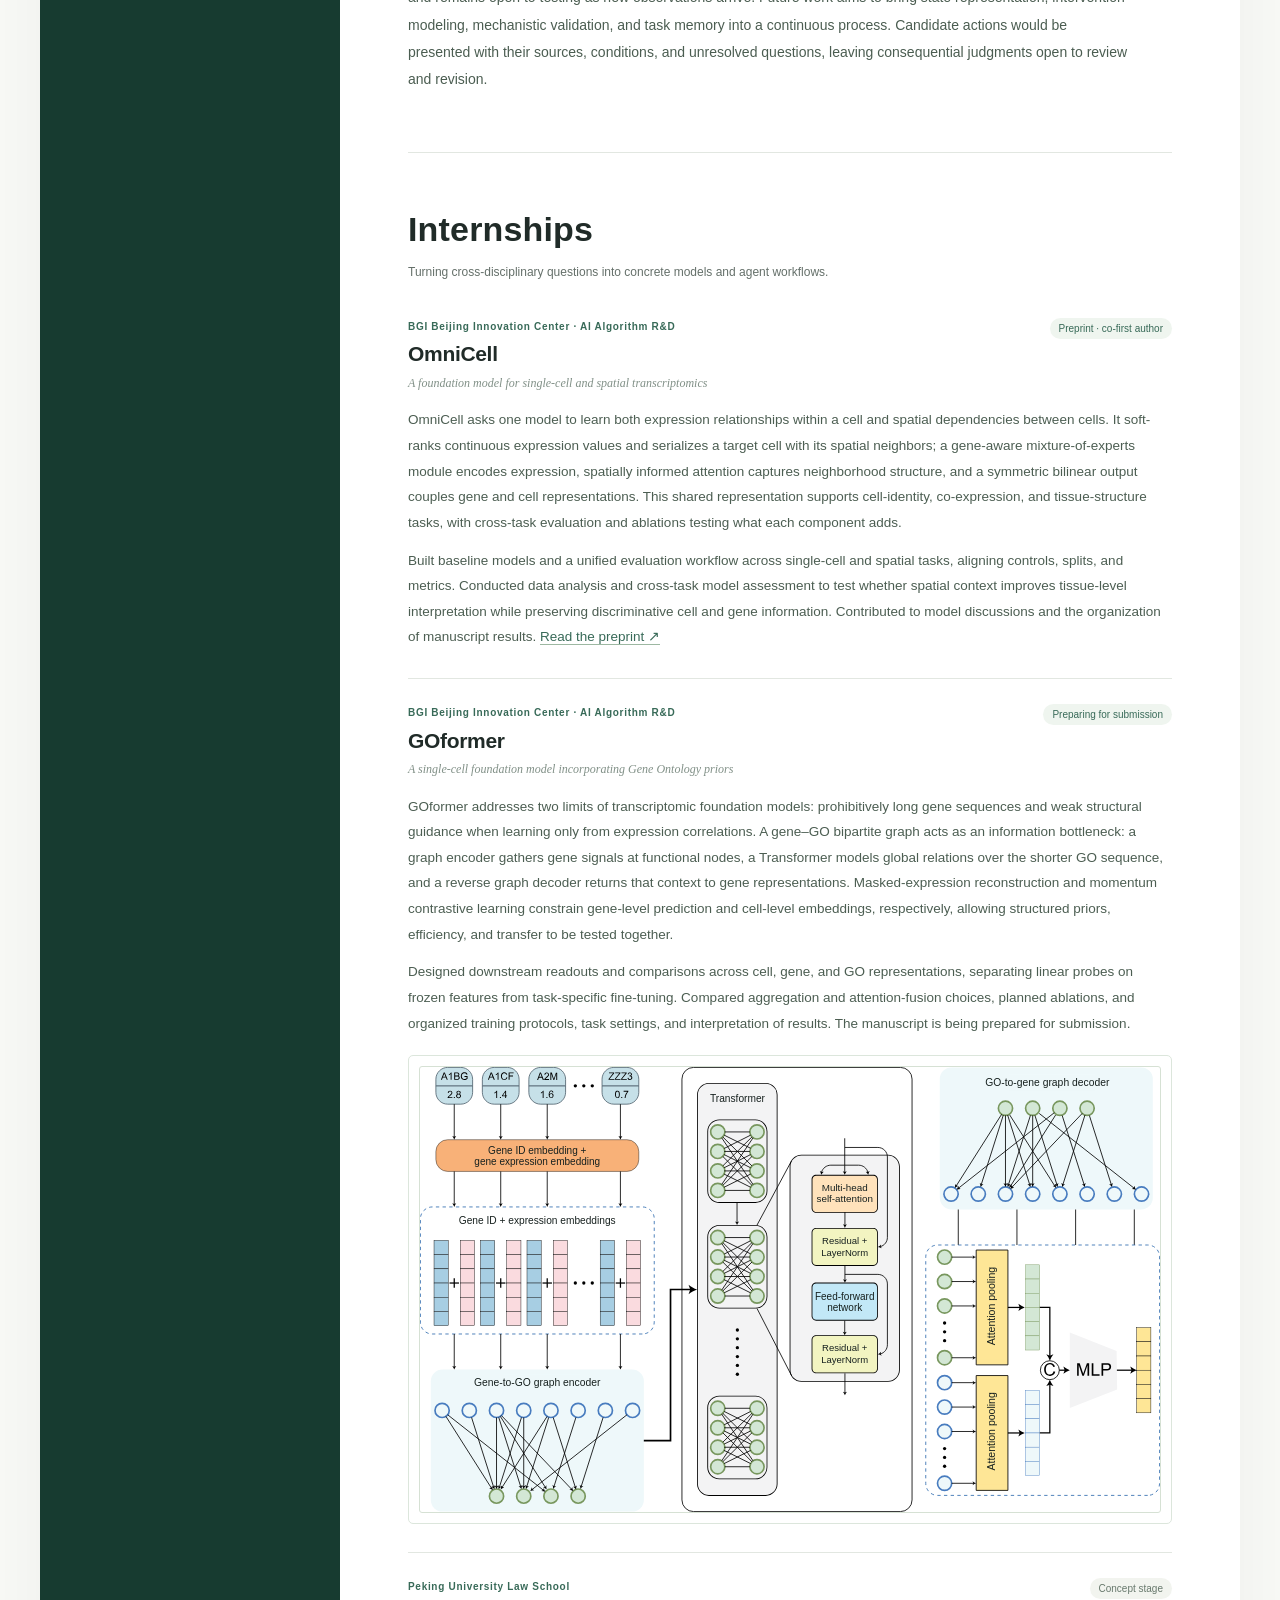
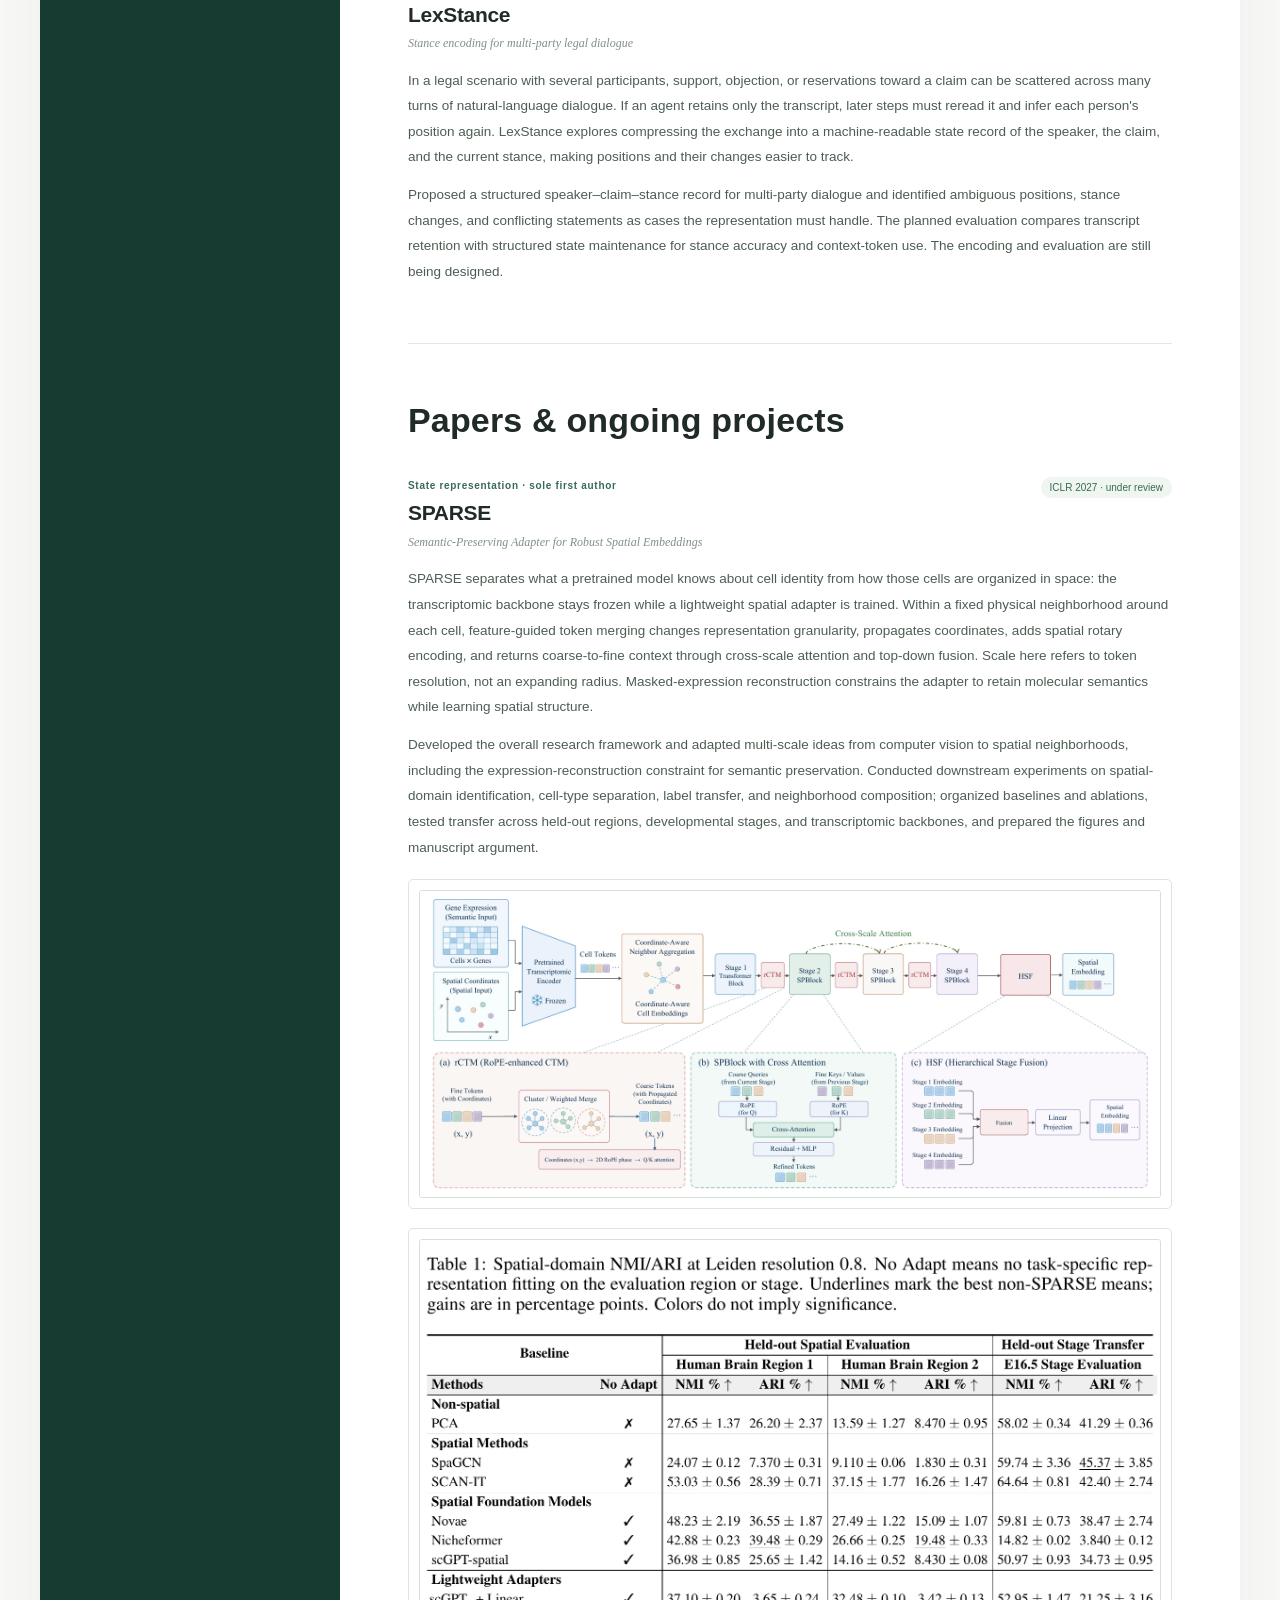
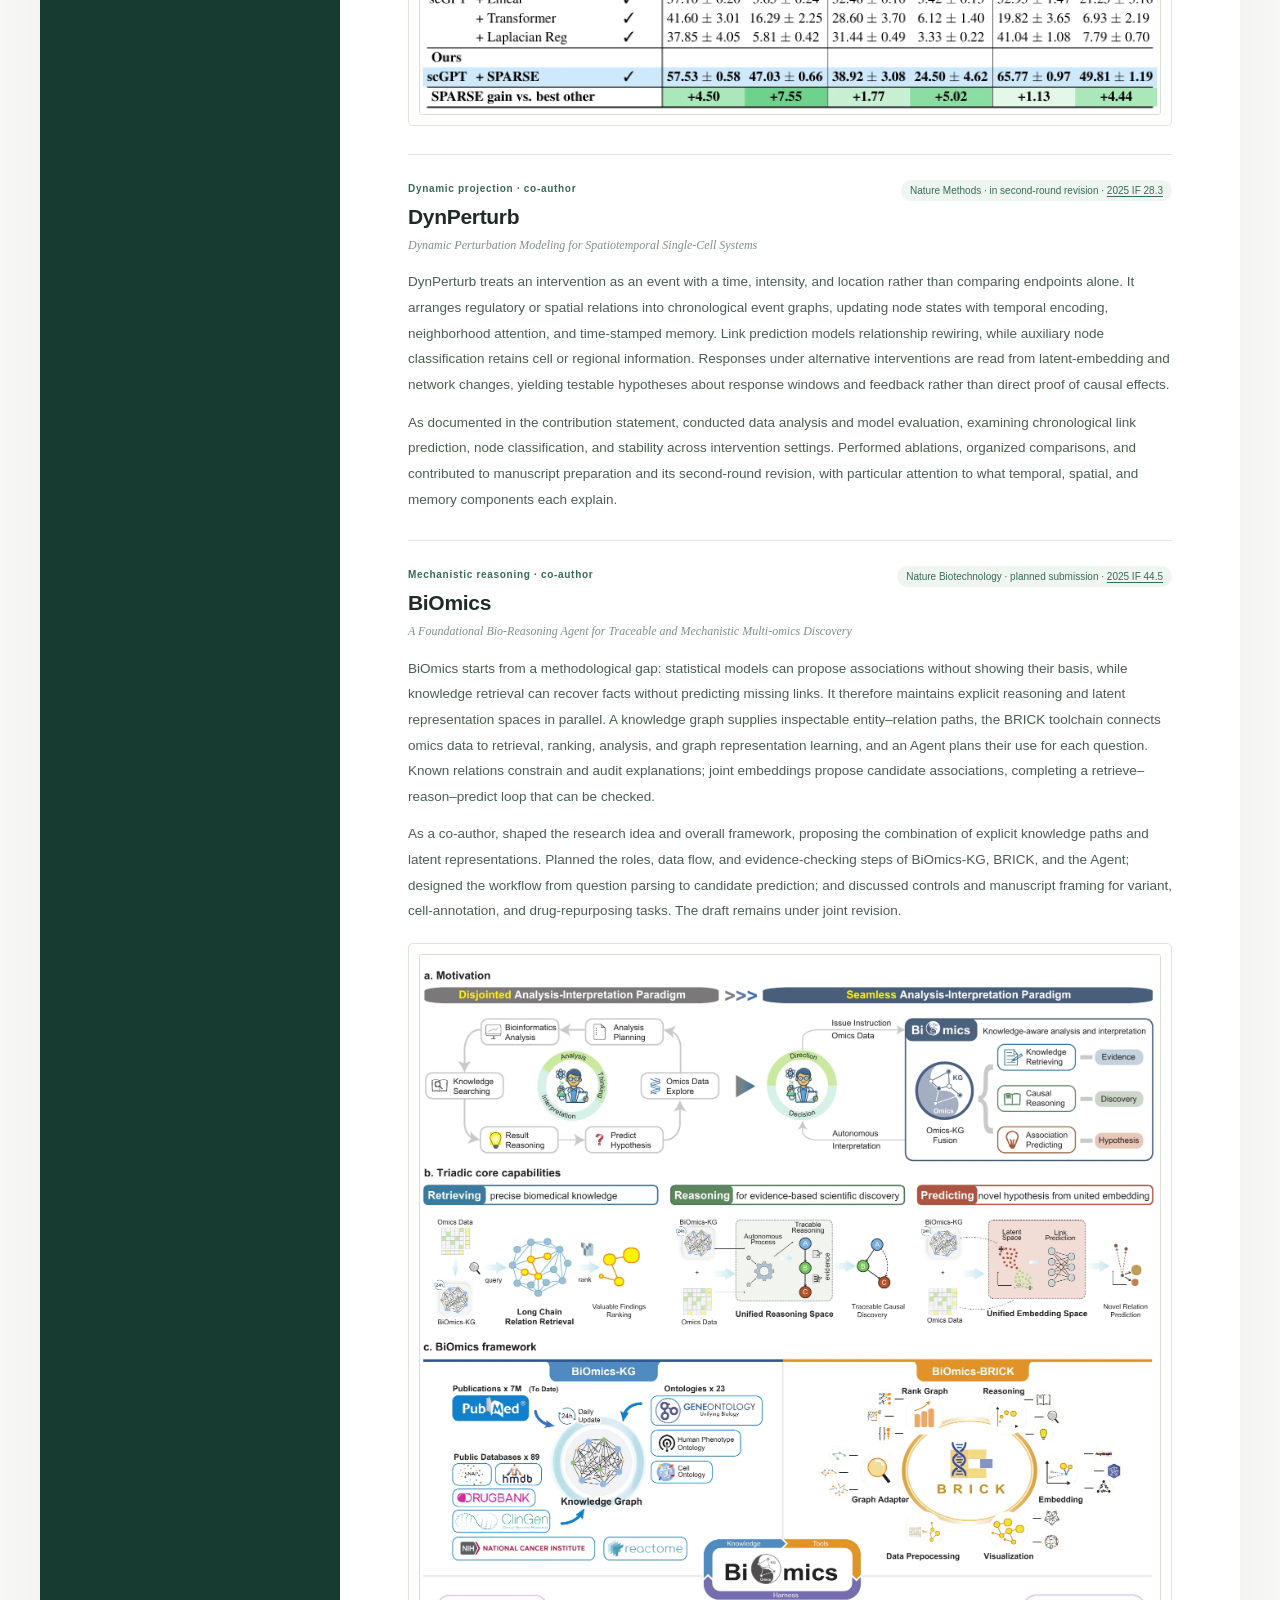
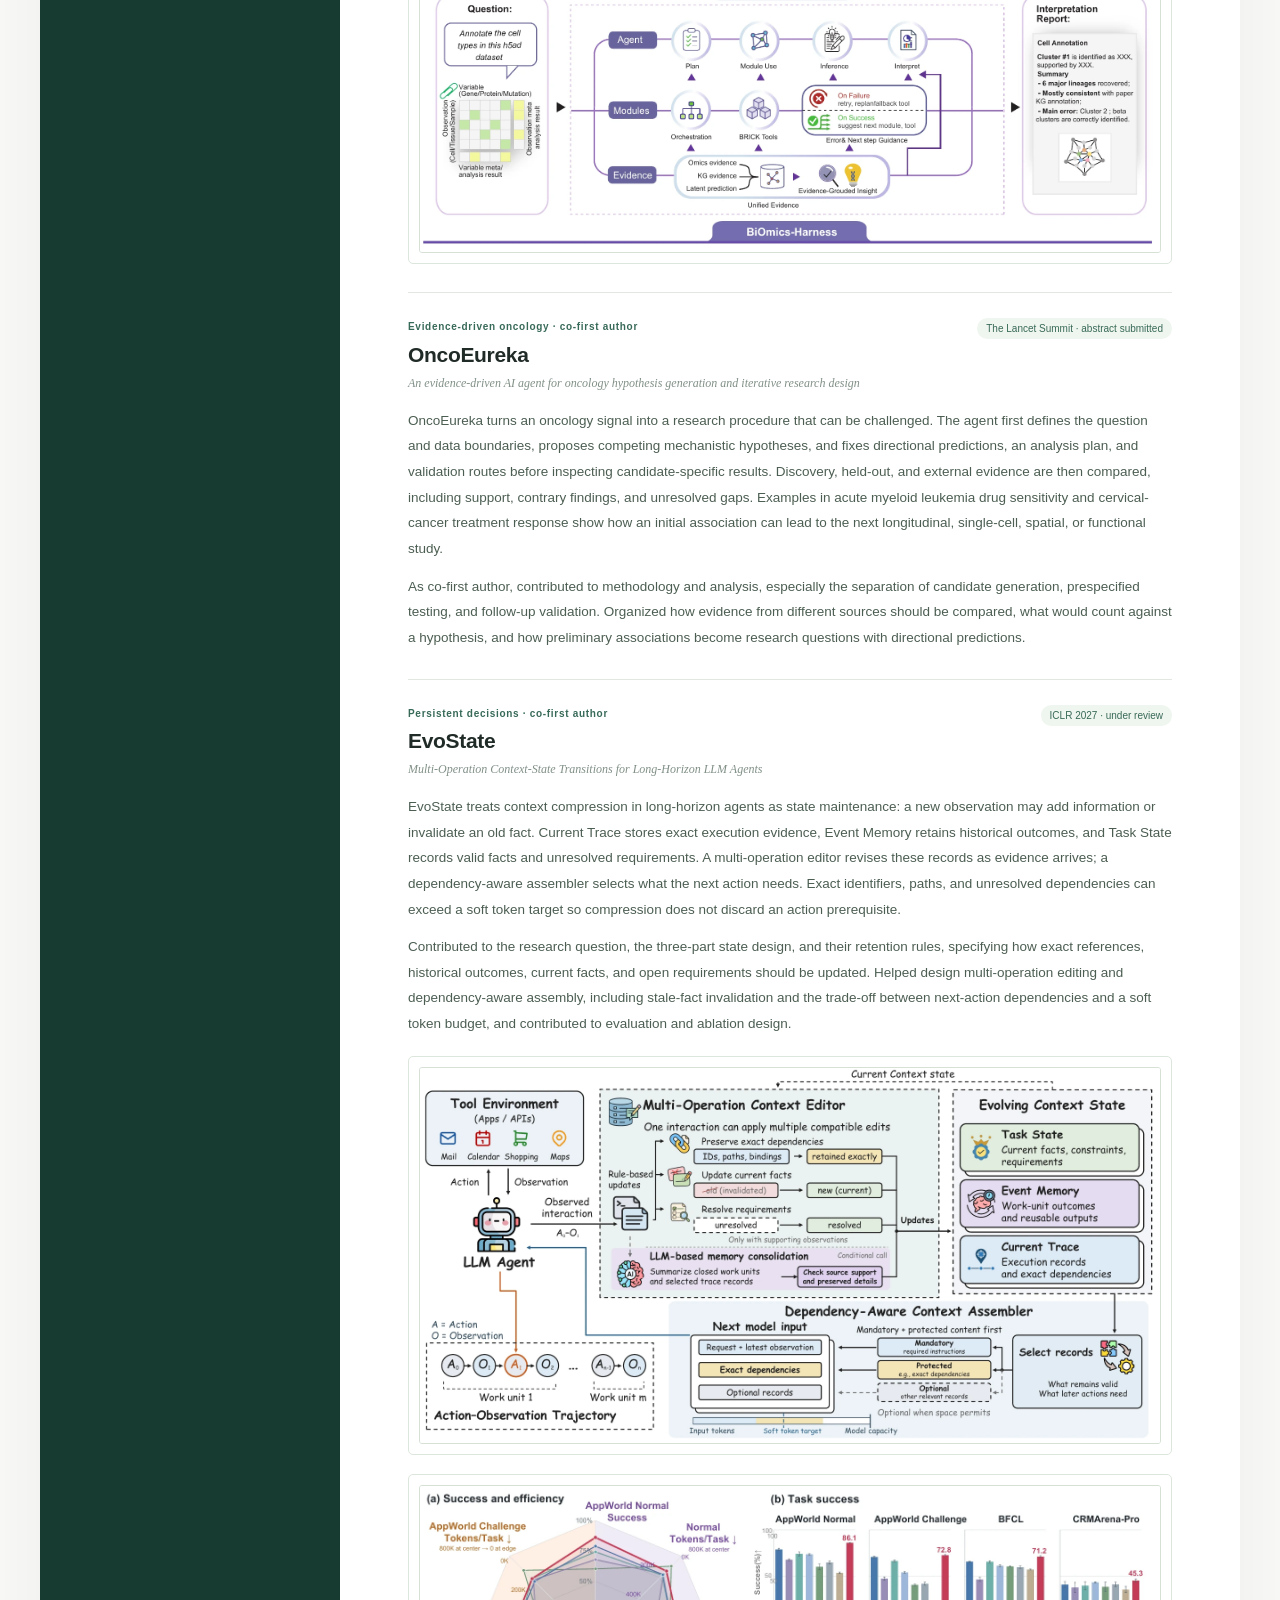
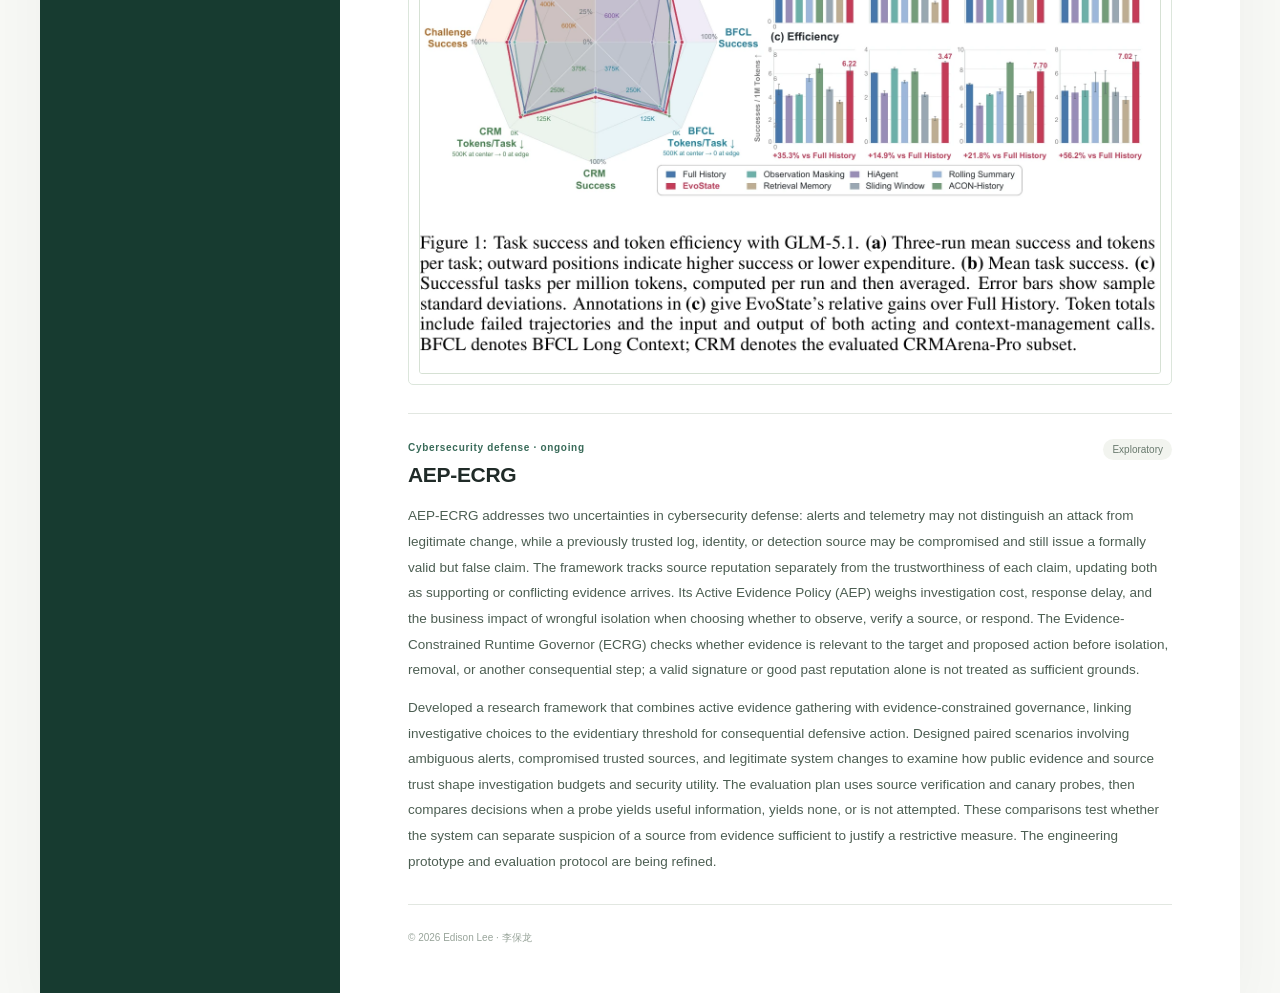
==== commit cef18270: "Update BiOmics co-author role in English CV" ====
--- a/en.html
+++ b/en.html
@@ -88,7 +88,7 @@
         <div class="project-list">
           <article class="project-detail" id="work-sparse"><div class="project-heading"><div><p class="project-kicker">State representation · sole first author</p><h3>SPARSE</h3></div><span class="status">ICLR 2027 · under review</span></div><p class="project-subtitle">Semantic-Preserving Adapter for Robust Spatial Embeddings</p><p>SPARSE separates what a pretrained model knows about cell identity from how those cells are organized in space: the transcriptomic backbone stays frozen while a lightweight spatial adapter is trained. Within a fixed physical neighborhood around each cell, feature-guided token merging changes representation granularity, propagates coordinates, adds spatial rotary encoding, and returns coarse-to-fine context through cross-scale attention and top-down fusion. Scale here refers to token resolution, not an expanding radius. Masked-expression reconstruction constrains the adapter to retain molecular semantics while learning spatial structure.</p><p>Developed the overall research framework and adapted multi-scale ideas from computer vision to spatial neighborhoods, including the expression-reconstruction constraint for semantic preservation. Conducted downstream experiments on spatial-domain identification, cell-type separation, label transfer, and neighborhood composition; organized baselines and ablations, tested transfer across held-out regions, developmental stages, and transcriptomic backbones, and prepared the figures and manuscript argument.</p><figure class="paper-figure"><a href="sparse-paper-figure.webp" target="_blank" rel="noopener noreferrer" aria-label="Open full-resolution SPARSE main figure"><img src="sparse-paper-figure.webp" alt="SPARSE Figure 1: frozen transcriptomic encoder, coordinate-aware aggregation, multi-scale spatial adapter, and hierarchical feature fusion" width="1668" height="690" loading="lazy"></a></figure><figure class="paper-figure"><a href="sparse-table-1.webp" target="_blank" rel="noopener noreferrer" aria-label="Open the full-resolution SPARSE Table 1"><img src="sparse-table-1.webp" alt="SPARSE Table 1: spatial-domain NMI and ARI on held-out brain regions and the E16.5 embryo stage" width="1570" height="1005" loading="lazy"></a></figure></article>
           <article class="project-detail" id="work-dynperturb"><div class="project-heading"><div><p class="project-kicker">Dynamic projection · co-author</p><h3>DynPerturb</h3></div><span class="status">Nature Methods · in second-round revision · <a href="https://www.nature.com/nature-portfolio/about-journals/journal-metrics" target="_blank" rel="noopener noreferrer">2025 IF 28.3</a></span></div><p class="project-subtitle">Dynamic Perturbation Modeling for Spatiotemporal Single-Cell Systems</p><p>DynPerturb treats an intervention as an event with a time, intensity, and location rather than comparing endpoints alone. It arranges regulatory or spatial relations into chronological event graphs, updating node states with temporal encoding, neighborhood attention, and time-stamped memory. Link prediction models relationship rewiring, while auxiliary node classification retains cell or regional information. Responses under alternative interventions are read from latent-embedding and network changes, yielding testable hypotheses about response windows and feedback rather than direct proof of causal effects.</p><p>As documented in the contribution statement, conducted data analysis and model evaluation, examining chronological link prediction, node classification, and stability across intervention settings. Performed ablations, organized comparisons, and contributed to manuscript preparation and its second-round revision, with particular attention to what temporal, spatial, and memory components each explain.</p></article>
-          <article class="project-detail" id="work-biomics"><div class="project-heading"><div><p class="project-kicker">Mechanistic reasoning · co-first author</p><h3>BiOmics</h3></div><span class="status">Nature Biotechnology · planned submission · <a href="https://www.nature.com/nature-portfolio/about-journals/journal-metrics" target="_blank" rel="noopener noreferrer">2025 IF 44.5</a></span></div><p class="project-subtitle">A Foundational Bio-Reasoning Agent for Traceable and Mechanistic Multi-omics Discovery</p><p>BiOmics starts from a methodological gap: statistical models can propose associations without showing their basis, while knowledge retrieval can recover facts without predicting missing links. It therefore maintains explicit reasoning and latent representation spaces in parallel. A knowledge graph supplies inspectable entity–relation paths, the BRICK toolchain connects omics data to retrieval, ranking, analysis, and graph representation learning, and an Agent plans their use for each question. Known relations constrain and audit explanations; joint embeddings propose candidate associations, completing a retrieve–reason–predict loop that can be checked.</p><p>As co-first author, shaped the research idea and overall framework, proposing the combination of explicit knowledge paths and latent representations. Planned the roles, data flow, and evidence-checking steps of BiOmics-KG, BRICK, and the Agent; designed the workflow from question parsing to candidate prediction; and discussed controls and manuscript framing for variant, cell-annotation, and drug-repurposing tasks. The draft remains under joint revision.</p><figure class="paper-figure"><a href="biomics-main-figure.webp" target="_blank" rel="noopener noreferrer" aria-label="Open the BiOmics main paper figure"><img src="biomics-main-figure.webp" alt="BiOmics Figure 1: motivation, retrieval–reasoning–prediction capabilities, knowledge graph, BRICK tools, and agent framework" width="1810" height="2195" loading="lazy"></a></figure></article>
+          <article class="project-detail" id="work-biomics"><div class="project-heading"><div><p class="project-kicker">Mechanistic reasoning · co-author</p><h3>BiOmics</h3></div><span class="status">Nature Biotechnology · planned submission · <a href="https://www.nature.com/nature-portfolio/about-journals/journal-metrics" target="_blank" rel="noopener noreferrer">2025 IF 44.5</a></span></div><p class="project-subtitle">A Foundational Bio-Reasoning Agent for Traceable and Mechanistic Multi-omics Discovery</p><p>BiOmics starts from a methodological gap: statistical models can propose associations without showing their basis, while knowledge retrieval can recover facts without predicting missing links. It therefore maintains explicit reasoning and latent representation spaces in parallel. A knowledge graph supplies inspectable entity–relation paths, the BRICK toolchain connects omics data to retrieval, ranking, analysis, and graph representation learning, and an Agent plans their use for each question. Known relations constrain and audit explanations; joint embeddings propose candidate associations, completing a retrieve–reason–predict loop that can be checked.</p><p>As a co-author, shaped the research idea and overall framework, proposing the combination of explicit knowledge paths and latent representations. Planned the roles, data flow, and evidence-checking steps of BiOmics-KG, BRICK, and the Agent; designed the workflow from question parsing to candidate prediction; and discussed controls and manuscript framing for variant, cell-annotation, and drug-repurposing tasks. The draft remains under joint revision.</p><figure class="paper-figure"><a href="biomics-main-figure.webp" target="_blank" rel="noopener noreferrer" aria-label="Open the BiOmics main paper figure"><img src="biomics-main-figure.webp" alt="BiOmics Figure 1: motivation, retrieval–reasoning–prediction capabilities, knowledge graph, BRICK tools, and agent framework" width="1810" height="2195" loading="lazy"></a></figure></article>
           <article class="project-detail" id="work-discovery"><div class="project-heading"><div><p class="project-kicker">Evidence-driven oncology · co-first author</p><h3>OncoEureka</h3></div><span class="status">The Lancet Summit · abstract submitted</span></div><p class="project-subtitle">An evidence-driven AI agent for oncology hypothesis generation and iterative research design</p><p>OncoEureka turns an oncology signal into a research procedure that can be challenged. The agent first defines the question and data boundaries, proposes competing mechanistic hypotheses, and fixes directional predictions, an analysis plan, and validation routes before inspecting candidate-specific results. Discovery, held-out, and external evidence are then compared, including support, contrary findings, and unresolved gaps. Examples in acute myeloid leukemia drug sensitivity and cervical-cancer treatment response show how an initial association can lead to the next longitudinal, single-cell, spatial, or functional study.</p><p>As co-first author, contributed to methodology and analysis, especially the separation of candidate generation, prespecified testing, and follow-up validation. Organized how evidence from different sources should be compared, what would count against a hypothesis, and how preliminary associations become research questions with directional predictions.</p></article>
           <article class="project-detail" id="work-evostate"><div class="project-heading"><div><p class="project-kicker">Persistent decisions · co-first author</p><h3>EvoState</h3></div><span class="status">ICLR 2027 · under review</span></div><p class="project-subtitle">Multi-Operation Context-State Transitions for Long-Horizon LLM Agents</p><p>EvoState treats context compression in long-horizon agents as state maintenance: a new observation may add information or invalidate an old fact. Current Trace stores exact execution evidence, Event Memory retains historical outcomes, and Task State records valid facts and unresolved requirements. A multi-operation editor revises these records as evidence arrives; a dependency-aware assembler selects what the next action needs. Exact identifiers, paths, and unresolved dependencies can exceed a soft token target so compression does not discard an action prerequisite.</p><p>Contributed to the research question, the three-part state design, and their retention rules, specifying how exact references, historical outcomes, current facts, and open requirements should be updated. Helped design multi-operation editing and dependency-aware assembly, including stale-fact invalidation and the trade-off between next-action dependencies and a soft token budget, and contributed to evaluation and ablation design.</p><figure class="paper-figure"><a href="evostate-paper-figure.webp" target="_blank" rel="noopener noreferrer" aria-label="Open the full-resolution EvoState main method figure"><img src="evostate-paper-figure.webp" alt="EvoState main method figure: multi-operation editor, three evolving context states, and dependency-aware context assembly" width="1662" height="842" loading="lazy"></a></figure><figure class="paper-figure"><a href="evostate-figure-1.webp" target="_blank" rel="noopener noreferrer" aria-label="Open the full-resolution EvoState Figure 1 with its full caption"><img src="evostate-figure-1.webp" alt="EvoState Figure 1: GLM-5.1 task success and token efficiency on AppWorld, BFCL, and CRMArena-Pro, with full caption" width="1550" height="1020" loading="lazy"></a></figure></article>
           <article class="project-detail" id="work-aep"><div class="project-heading"><div><p class="project-kicker">Cybersecurity defense · ongoing</p><h3>AEP-ECRG</h3></div><span class="status subtle">Exploratory</span></div><p>AEP-ECRG addresses two uncertainties in cybersecurity defense: alerts and telemetry may not distinguish an attack from legitimate change, while a previously trusted log, identity, or detection source may be compromised and still issue a formally valid but false claim. The framework tracks source reputation separately from the trustworthiness of each claim, updating both as supporting or conflicting evidence arrives. Its Active Evidence Policy (AEP) weighs investigation cost, response delay, and the business impact of wrongful isolation when choosing whether to observe, verify a source, or respond. The Evidence-Constrained Runtime Governor (ECRG) checks whether evidence is relevant to the target and proposed action before isolation, removal, or another consequential step; a valid signature or good past reputation alone is not treated as sufficient grounds.</p><p>Developed a research framework that combines active evidence gathering with evidence-constrained governance, linking investigative choices to the evidentiary threshold for consequential defensive action. Designed paired scenarios involving ambiguous alerts, compromised trusted sources, and legitimate system changes to examine how public evidence and source trust shape investigation budgets and security utility. The evaluation plan uses source verification and canary probes, then compares decisions when a probe yields useful information, yields none, or is not attempted. These comparisons test whether the system can separate suspicion of a source from evidence sufficient to justify a restrictive measure. The engineering prototype and evaluation protocol are being refined.</p></article>
